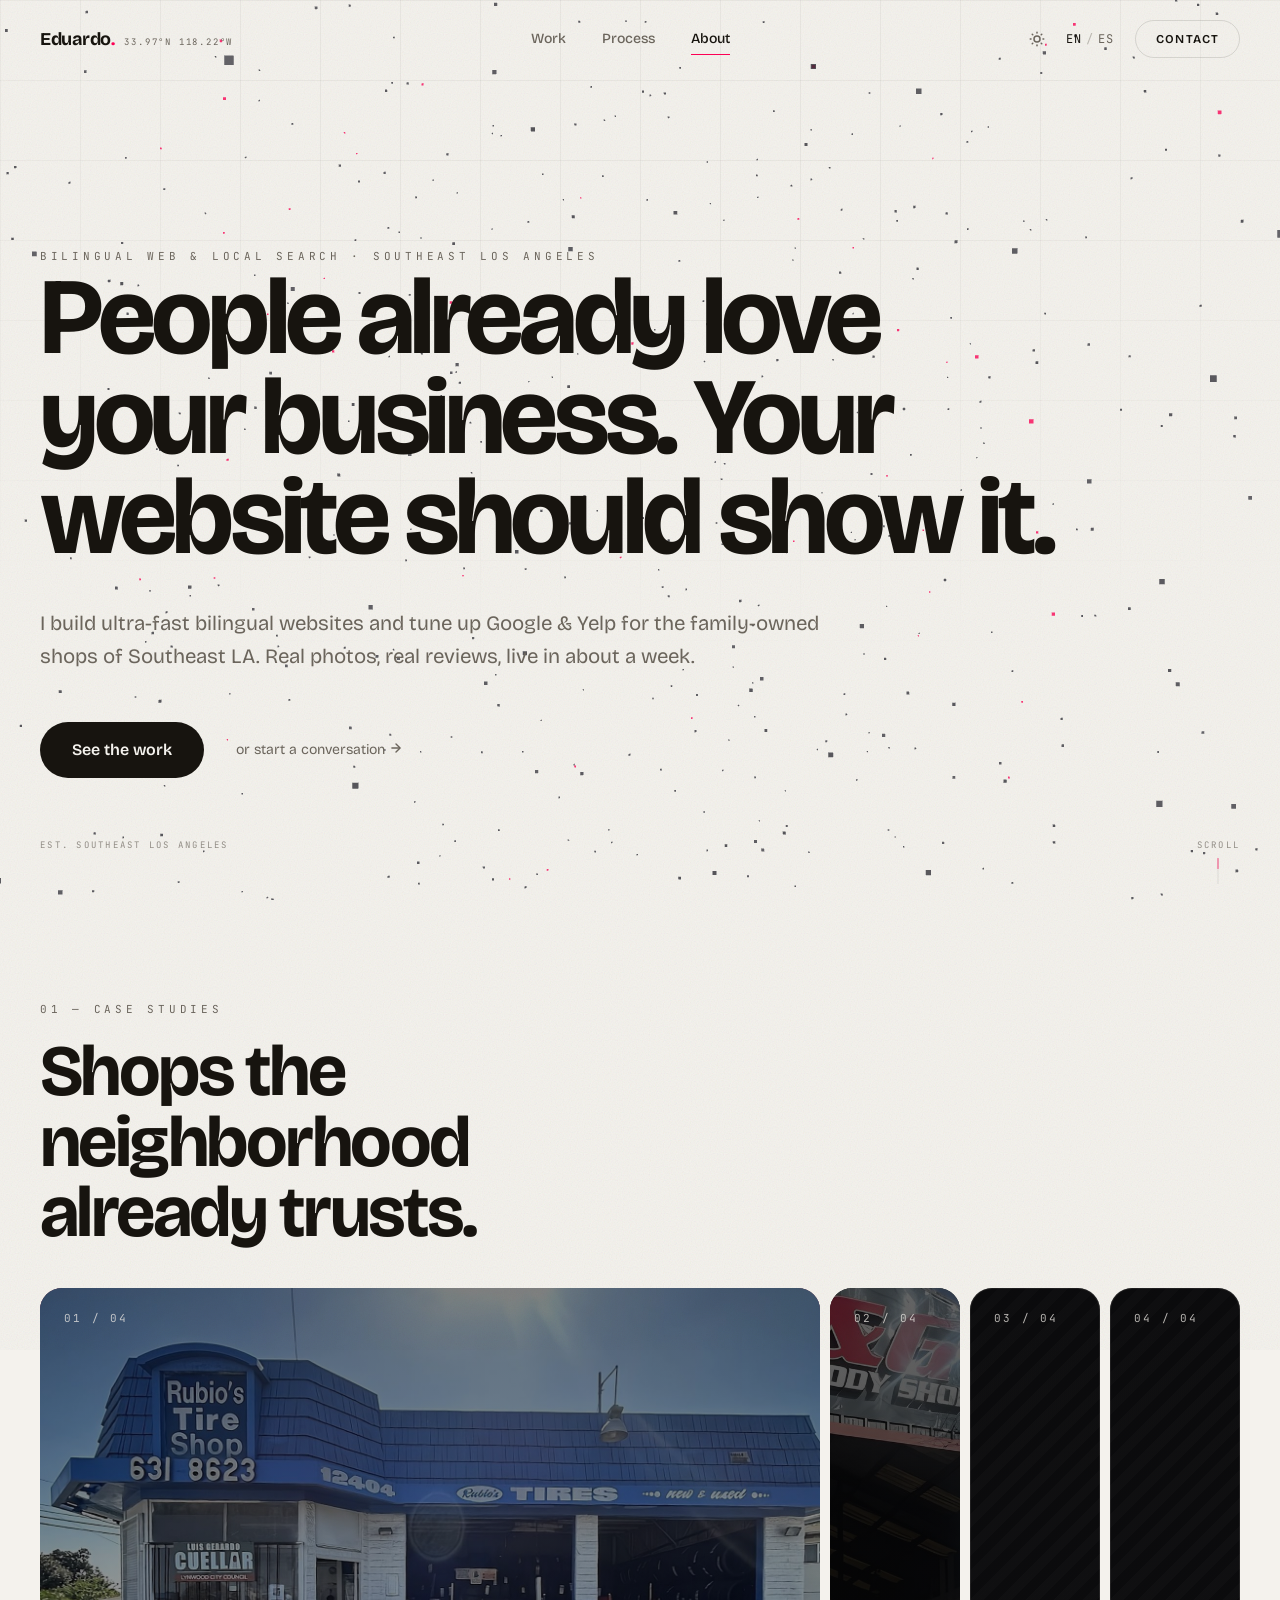
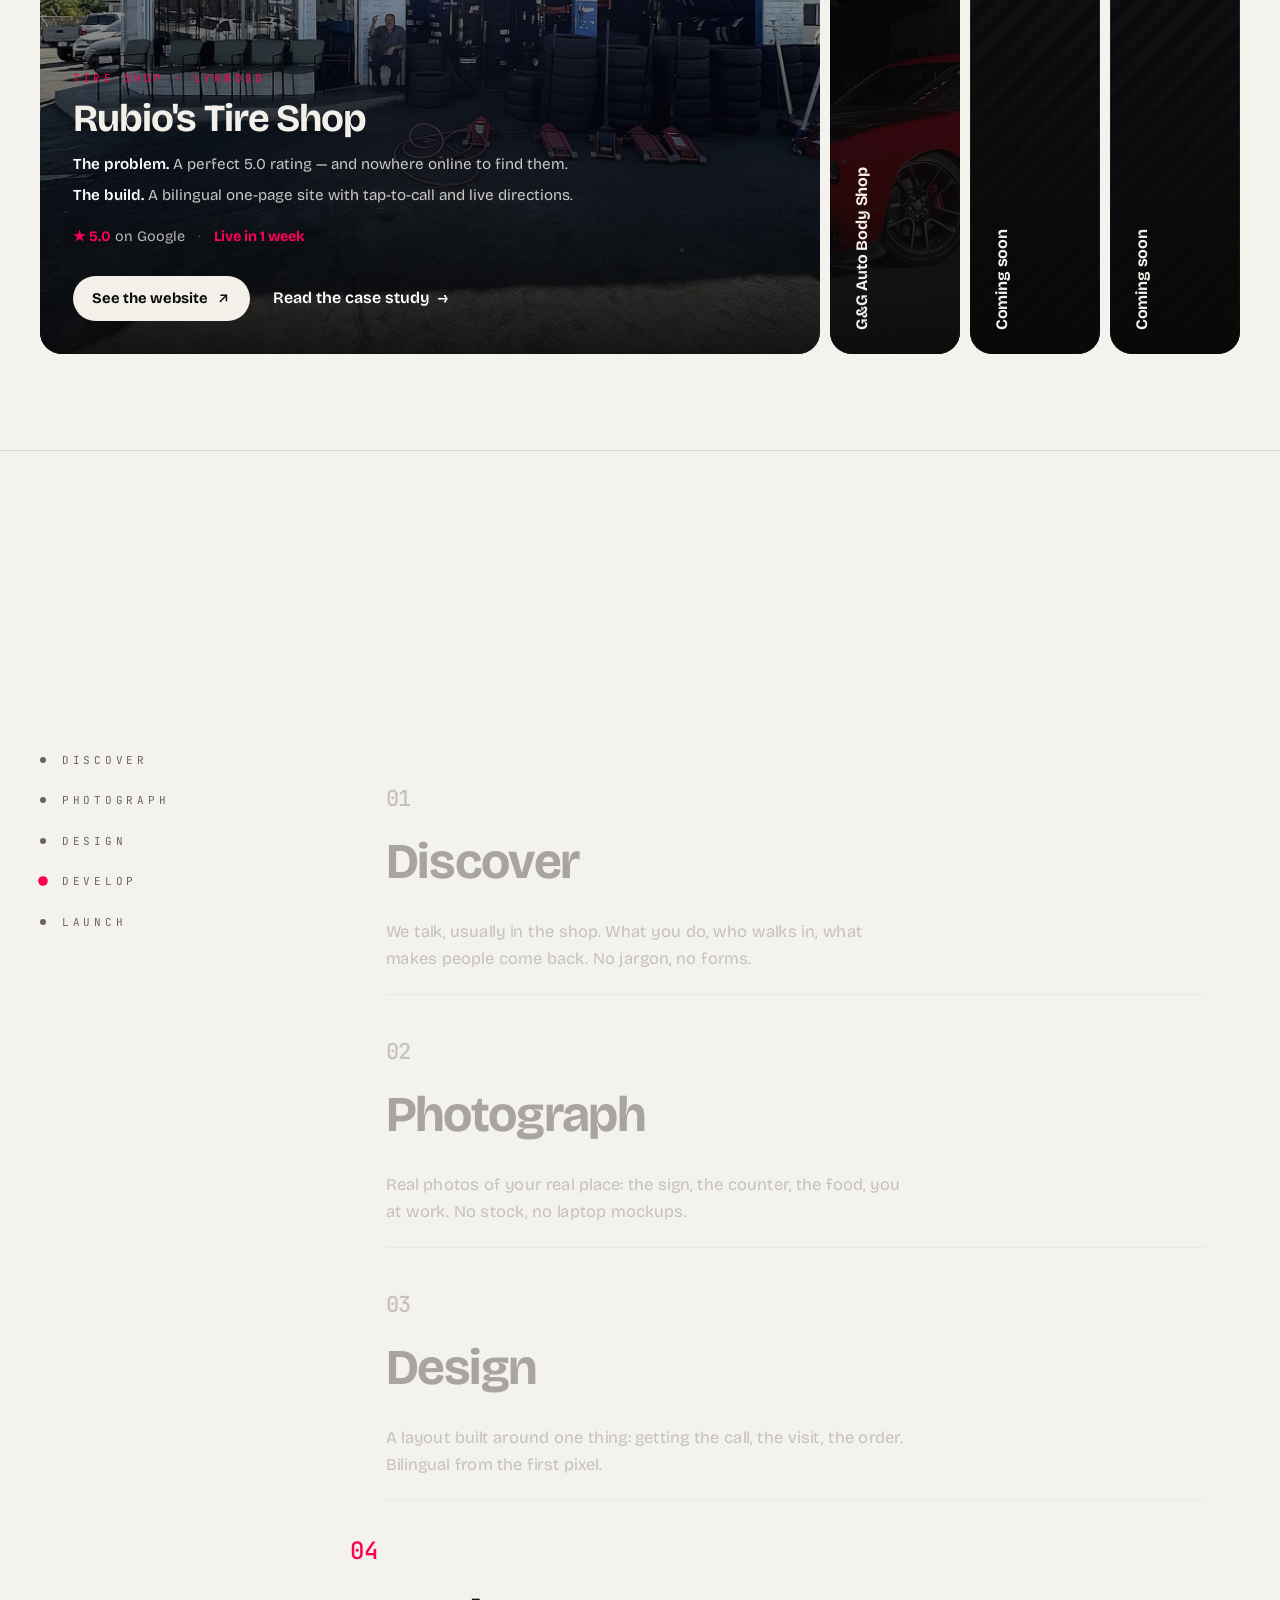
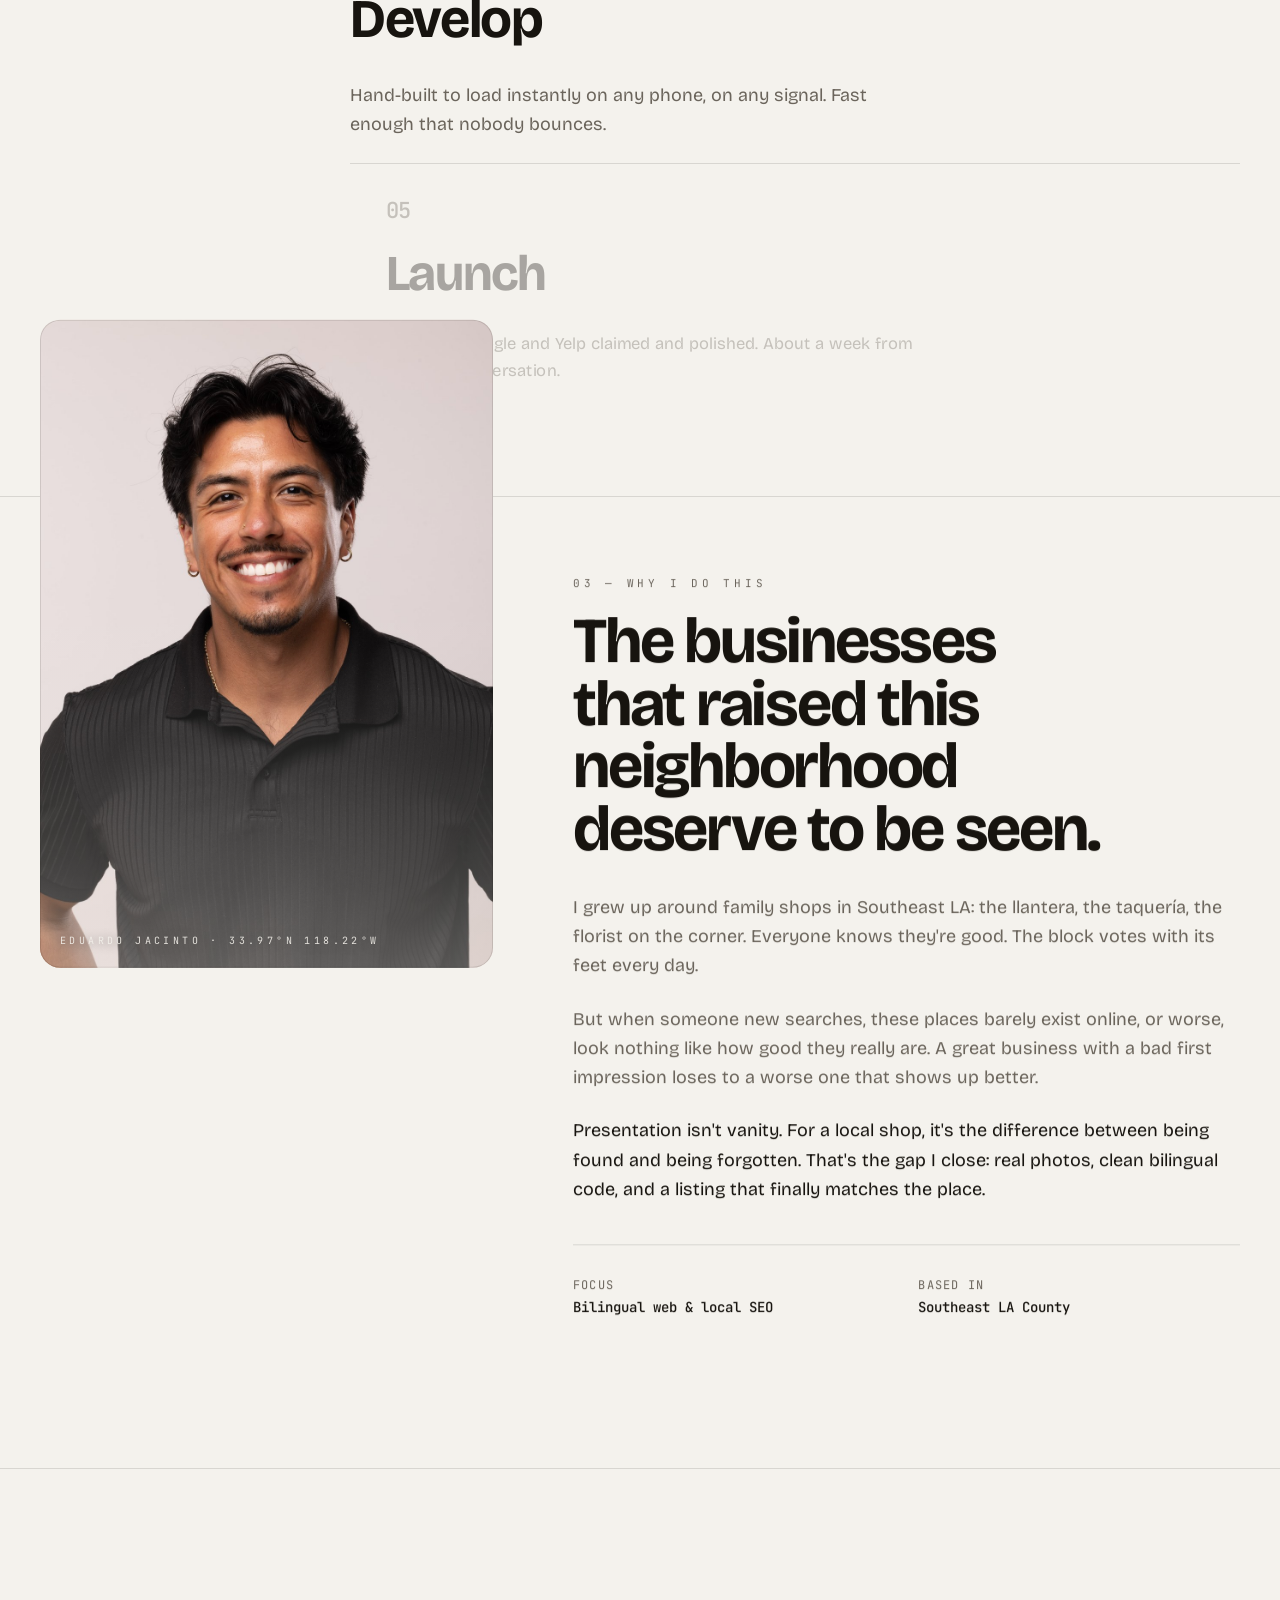
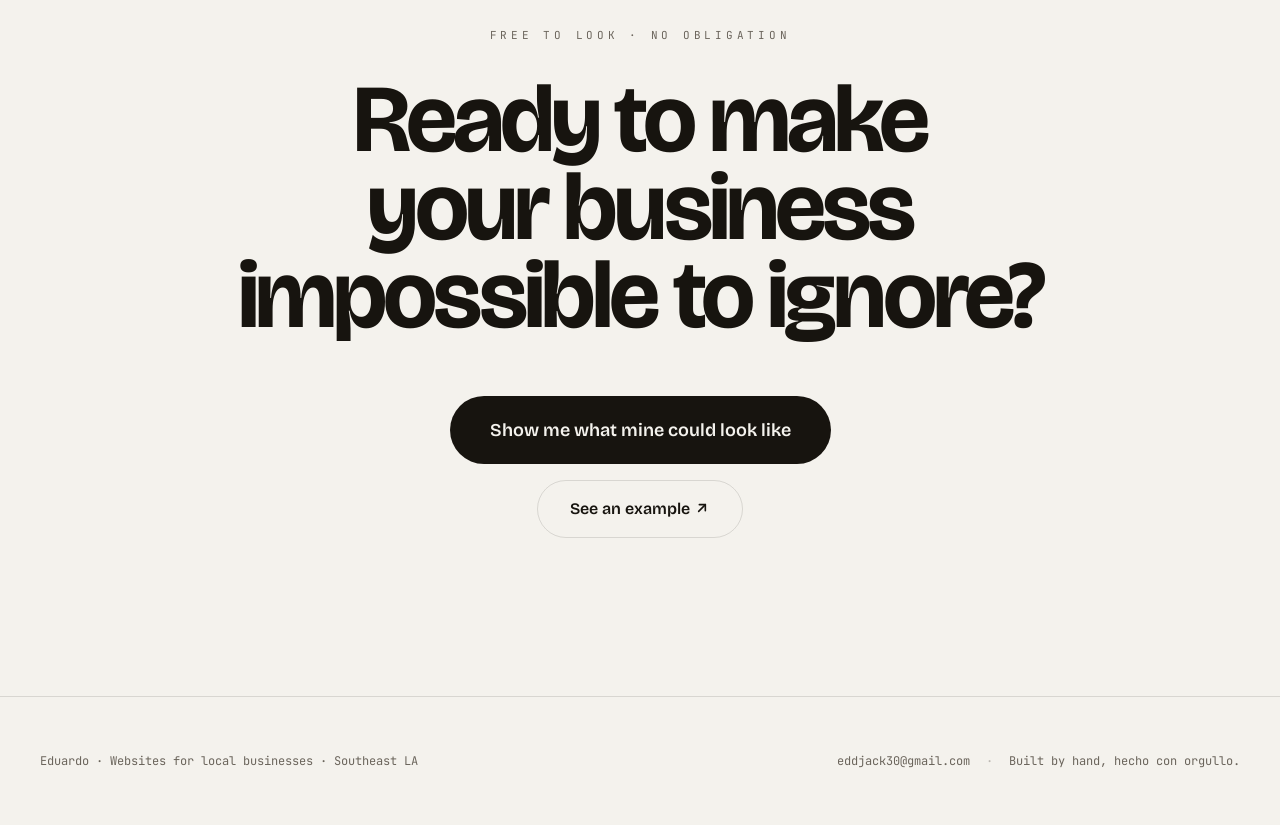
==== index.html @ 59db1b20 "Portfolio: direct website link per panel, fix mobile tap-to-navigate Each case-study panel now offer" ====
<!DOCTYPE html>
<html lang="en">
<head>
    <meta charset="UTF-8">
    <meta name="viewport" content="width=device-width, initial-scale=1.0">
    <title>Eduardo — Websites for the businesses your block already loves</title>
    <meta name="description" content="Ultra-fast bilingual websites and Google/Yelp optimization for family-owned businesses across Southeast Los Angeles. Real photos, real reviews, live in about a week.">
    <meta name="robots" content="index, follow, max-image-preview:large">
  <link rel="canonical" href="https://eddjack.github.io/sites/">
  <meta property="og:type" content="website">
  <meta property="og:site_name" content="Eduardo — Websites for local businesses">
  <meta property="og:title" content="Eduardo — Bilingual websites for local businesses in Southeast LA">
  <meta property="og:description" content="Ultra-fast bilingual (English/Spanish) websites and Google & Yelp tune-ups for family-owned shops across southeast Los Angeles. Real photos, real reviews, live in about a week.">
  <meta property="og:url" content="https://eddjack.github.io/sites/">
  <meta property="og:image" content="https://eddjack.github.io/sites/assets/img/rubios-storefront.jpg">
  <meta property="og:image:alt" content="Rubio's Tire Shop storefront in Lynwood, a site built by Eduardo">
  <meta property="og:locale" content="en_US">
  <meta property="og:locale:alternate" content="es_US">
  <meta name="twitter:card" content="summary_large_image">
  <meta name="twitter:title" content="Eduardo — Bilingual websites for local businesses in Southeast LA">
  <meta name="twitter:description" content="Ultra-fast bilingual (English/Spanish) websites and Google & Yelp tune-ups for family-owned shops across southeast Los Angeles. Real photos, real reviews, live in about a week.">
  <meta name="twitter:image" content="https://eddjack.github.io/sites/assets/img/rubios-storefront.jpg">
  <meta name="author" content="Eduardo Jacinto">
  <meta name="theme-color" content="#0b0b0c">
  <script type="application/ld+json">
  {"@context":"https://schema.org","@type":"ProfessionalService","name":"Eduardo — Websites for local businesses",
   "description":"Bilingual (English/Spanish) websites and Google & Yelp profile optimization for family-owned businesses in southeast Los Angeles County.",
   "url":"https://eddjack.github.io/sites/","email":"eddjack30@gmail.com","image":"https://eddjack.github.io/sites/assets/img/rubios-storefront.jpg",
   "priceRange":"$$","knowsLanguage":["en","es"],
   "address":{"@type":"PostalAddress","addressLocality":"Lynwood","addressRegion":"CA","addressCountry":"US"},
   "areaServed":[{"@type":"City","name":"Lynwood"},{"@type":"City","name":"South Gate"},{"@type":"City","name":"Huntington Park"},{"@type":"City","name":"Compton"},{"@type":"City","name":"La Mirada"}],
   "serviceType":["Web design","Local SEO","Google Business Profile optimization","Bilingual website development"]}
  </script><link rel="icon" href="data:image/svg+xml,<svg xmlns='http://www.w3.org/2000/svg' viewBox='0 0 64 64'><rect width='64' height='64' rx='16' fill='%23fc0054'/><text x='13' y='47' font-family='Arial Black, Arial, sans-serif' font-weight='900' font-size='46' fill='%23F3EFE9'>E</text><circle cx='50' cy='44' r='5.5' fill='%230B0B0C'/></svg>">

    <!-- Bricolage Grotesque (architectural display + body) · JetBrains Mono (survey / blueprint annotation) -->
    <link rel="preconnect" href="https://fonts.googleapis.com">
    <link rel="preconnect" href="https://fonts.gstatic.com" crossorigin>
    <link href="https://fonts.googleapis.com/css2?family=Bricolage+Grotesque:opsz,wght@12..96,300;12..96,400;12..96,500;12..96,600;12..96,700;12..96,800&family=JetBrains+Mono:wght@400;500&display=swap" rel="stylesheet">
    <style>
        :root {
            --ease: cubic-bezier(0.16, 1, 0.3, 1);        /* ease-out-expo-ish */
            --ease-soft: cubic-bezier(0.22, 1, 0.36, 1);

            /* ---- Dark theme (default, the cinematic environment) ---- */
            --bg:          #0B0B0C;
            --surface:     #141416;
            --surface2:    #1B1B1E;
            --ink:         #F3EFE9;
            --muted:       #9A958C;
            --line:        rgba(243, 239, 233, 0.08);
            --grid:        rgba(243, 239, 233, 0.028);
            --nav-bg:      rgba(11, 11, 12, 0.72);
            --ring-border: rgba(243, 239, 233, 0.5);
            --media-scrim: rgba(11, 11, 12, 0.55);
            --img-filter:       saturate(0.85) brightness(0.82);
            --img-filter-hover: saturate(1.05) brightness(1);
            --grain-op:    0.5;
            --grain-blend: overlay;
        }

        /* ---- Light theme (warm off-white, same accent) ---- */
        html.light {
            --bg:          #F4F2ED;
            --surface:     #FFFFFF;
            --surface2:    #EDEAE3;
            --ink:         #17140F;
            --muted:       #6B655C;
            --line:        rgba(23, 20, 15, 0.12);
            --grid:        rgba(23, 20, 15, 0.045);
            --nav-bg:      rgba(244, 242, 237, 0.78);
            --ring-border: rgba(23, 20, 15, 0.45);
            --media-scrim: rgba(244, 242, 237, 0.35);
            --img-filter:       saturate(0.96) brightness(0.98) contrast(1.02);
            --img-filter-hover: saturate(1.05) brightness(1.03);
            --grain-op:    0.22;
            --grain-blend: multiply;
        }

        html { scroll-behavior: smooth; color-scheme: dark; }
        html.light { color-scheme: light; }

        body {
            background-color: var(--bg);
            color: var(--ink);
            overflow-x: hidden;
            font-feature-settings: "ss01", "cv01";
            -webkit-font-smoothing: antialiased; font-variant-emoji: text;
            transition: background-color 0.5s var(--ease), color 0.5s var(--ease);
        }

        ::selection { background: #fc0054; color: #fff; }

        /* ---------- Environment layers (behind everything) ---------- */

        #canvas-container {
            position: fixed; inset: 0;
            width: 100vw; height: 100vh;
            z-index: 0; pointer-events: none;
        }

        /* Blueprint / survey grid — almost invisible, structural not decorative */
        #blueprint {
            position: fixed; inset: 0; z-index: 0; pointer-events: none;
            background-image:
                linear-gradient(to right,  var(--grid) 1px, transparent 1px),
                linear-gradient(to bottom, var(--grid) 1px, transparent 1px);
            background-size: 80px 80px;
            mask-image: radial-gradient(ellipse 120% 90% at 50% 0%, #000 30%, transparent 85%);
            -webkit-mask-image: radial-gradient(ellipse 120% 90% at 50% 0%, #000 30%, transparent 85%);
        }

        /* Film grain — subtle depth, no banding */
        #grain {
            position: fixed; inset: -50%; z-index: 1; pointer-events: none;
            opacity: var(--grain-op); mix-blend-mode: var(--grain-blend);
            background-image: url("data:image/svg+xml,%3Csvg xmlns='http://www.w3.org/2000/svg' width='140' height='140'%3E%3Cfilter id='n'%3E%3CfeTurbulence type='fractalNoise' baseFrequency='0.85' numOctaves='2' stitchTiles='stitch'/%3E%3C/filter%3E%3Crect width='100%25' height='100%25' filter='url(%23n)' opacity='0.5'/%3E%3C/svg%3E");
        }

        /* ---------- Custom cursor ---------- */
        .cursor-dot, .cursor-ring {
            position: fixed; top: 0; left: 0; z-index: 90;
            pointer-events: none; border-radius: 9999px;
            transform: translate3d(-100px, -100px, 0);
            will-change: transform;
            opacity: 0; transition: opacity 0.3s ease;
        }
        .cursor-dot  { width: 6px;  height: 6px;  margin: -3px 0 0 -3px; background: #fc0054; }
        .cursor-ring {
            width: 60px; height: 60px; margin: -30px 0 0 -30px; border: 0;
        }
        .cursor-ring::after {
            content: ""; position: absolute; inset: 0; border-radius: inherit;
            border: 1px solid var(--ring-border);
            transform: scale(0.6333);
            transition: transform 0.35s var(--ease), border-color 0.35s var(--ease), background-color 0.35s var(--ease);
        }
        .cursor-ready .cursor-dot, .cursor-ready .cursor-ring { opacity: 1; }
        /* Hide the native pointer once the custom cursor is active */
        body.has-cursor, body.has-cursor * { cursor: none !important; }
        /* State: hovering interactive media */
        .cursor-ring.is-view {
            width: 96px; height: 96px; margin: -48px 0 0 -48px;
            background: rgba(252,0,84,0.12); border-color: rgba(252,0,84,0.5);
        }
        .cursor-ring.is-link::after { transform: scale(1); border-color: rgba(252,0,84,0.6); }
        .cursor-view-label {
            position: fixed; top: 0; left: 0; z-index: 91; pointer-events: none;
            transform: translate3d(-100px,-100px,0);
            font-family: 'JetBrains Mono', monospace; font-size: 8px; letter-spacing: 0.08em;
            text-transform: uppercase; color: #fff; opacity: 0;
            transition: opacity 0.3s ease; will-change: transform;
        }
        @media (hover: none), (pointer: coarse) {
            .cursor-dot, .cursor-ring, .cursor-view-label { display: none !important; }
        }

        /* ---------- Navigation (Apple/Linear — inevitable, not floating) ---------- */
        #nav {
            position: fixed; top: 0; left: 0; right: 0; z-index: 80;
            transition: transform 0.5s var(--ease), background-color 0.4s ease,
                        border-color 0.4s ease, backdrop-filter 0.4s ease;
            border-bottom: 1px solid transparent;
            will-change: transform;
        }
        #nav.docked {
            background: var(--nav-bg);
            backdrop-filter: blur(14px) saturate(140%);
            -webkit-backdrop-filter: blur(14px) saturate(140%);
            border-bottom-color: var(--line);
        }
        #nav.hidden-nav { transform: translateY(-105%); }
        .nav-inner { transition: transform 0.5s var(--ease); transform-origin: center top; }
        #nav.docked .nav-inner { transform: scale(0.955); }

        /* Wordmark doubles as a scroll-progress indicator: pink fills left-to-right as you scroll */
        /* impeccable-disable-next-line gradient-text: deliberate: the wordmark fill encodes scroll position, it is functional not decorative */
        .wordmark {
            background-image: linear-gradient(90deg, #fc0054 var(--progress, 0%), var(--ink) var(--progress, 0%));
            -webkit-background-clip: text; background-clip: text;
            color: transparent; -webkit-text-fill-color: transparent;
        }
        #wordmark-dot { color: #fc0054; transition: color 0.4s var(--ease); }
        #wordmark-dot.complete { color: var(--ink); }

        .nav-link { position: relative; color: var(--muted); transition: color 0.3s ease; }
        .nav-link:hover, .nav-link:focus-visible { color: var(--ink); }
        .nav-link::after {
            content: ""; position: absolute; left: 0; right: 0; bottom: -6px; height: 1px;
            background: #fc0054; transform: scaleX(0); transform-origin: left;
            transition: transform 0.4s var(--ease);
        }
        .nav-link.active { color: var(--ink); }
        .nav-link.active::after { transform: scaleX(1); }

        .lang-btn {
            font-family: 'JetBrains Mono', monospace; color: var(--muted);
            transition: color 0.3s ease; display: inline-flex; align-items: center;
        }
        .lang-btn .on { color: var(--ink); }
        .lang-btn:hover, .lang-btn:focus-visible { color: var(--ink); }

        /* Theme toggle icons */
        #theme-toggle .icon-sun { display: none; }
        html.light #theme-toggle .icon-sun { display: block; }
        html.light #theme-toggle .icon-moon { display: none; }

        /* ---------- Reveal / depth choreography (JS-gated so content is visible without JS) ---------- */
        .js .depth   { opacity: 0; transform: translateY(48px) scale(0.985); transition: opacity 1s var(--ease), transform 1.1s var(--ease); will-change: transform, opacity; }
        .js .depth.in { opacity: 1; transform: none; }

        .js .rise > * { opacity: 0; transform: translateY(28px); transition: opacity 0.8s var(--ease), transform 0.9s var(--ease); }
        .js .rise.in > * { opacity: 1; transform: none; }
        .js .rise.in > *:nth-child(2) { transition-delay: 0.08s; }
        .js .rise.in > *:nth-child(3) { transition-delay: 0.16s; }
        .js .rise.in > *:nth-child(4) { transition-delay: 0.24s; }
        .js .rise.in > *:nth-child(5) { transition-delay: 0.32s; }

        /* ---------- Typography — architectural ---------- */
        .display {
            font-weight: 700; letter-spacing: -0.04em; line-height: 0.92;
            text-wrap: balance;
        }
        .h-section { font-weight: 700; letter-spacing: -0.035em; line-height: 0.98; text-wrap: balance; }
        .kicker {
            font-family: 'JetBrains Mono', monospace; font-size: 11px;
            letter-spacing: 0.34em; text-transform: uppercase; color: var(--muted);
        }
        .prose-lead { max-width: 62ch; }

        /* Animated scroll cue — track hangs below the label so "SCROLL" shares a baseline with the left mark */
        #scroll-cue { position: relative; transition: opacity 0.35s ease; }
        .scroll-track {
            position: absolute; top: calc(100% + 6px); left: 50%; transform: translateX(-50%);
            width: 1px; height: 26px; overflow: hidden;
            background: var(--line);
        }
        .scroll-dot {
            position: absolute; left: -1px; top: 0;
            width: 3px; height: 11px; border-radius: 2px;
            background: #fc0054;
            animation: scrollTravel 1.9s var(--ease) infinite;
        }
        @keyframes scrollTravel {
            0%   { transform: translateY(-12px); opacity: 0; }
            25%  { opacity: 1; }
            75%  { opacity: 1; }
            100% { transform: translateY(26px); opacity: 0; }
        }

        /* ---------- Project media ---------- */
        .project-media { position: relative; overflow: hidden; border-radius: 20px; }
        .project-media img {
            width: 100%; height: 100%; object-fit: cover; display: block;
            transform: scale(1.04); transition: transform 1.1s var(--ease), filter 0.9s var(--ease);
            filter: var(--img-filter);
        }
        .project:hover .project-media img { transform: scale(1.09); filter: var(--img-filter-hover); }
        .project-media::after {
            content: ""; position: absolute; inset: 0; border-radius: 20px;
            box-shadow: inset 0 0 0 1px var(--line);
            background: linear-gradient(to top, var(--media-scrim), transparent 55%);
            transition: box-shadow 0.5s ease;
        }
        .project:hover .project-media::after { box-shadow: inset 0 0 0 1px rgba(252,0,84,0.35); }

        /* Result chip that animates in on hover */
        .result-chip {
            transform: translateY(14px); opacity: 0;
            transition: opacity 0.5s var(--ease), transform 0.5s var(--ease);
        }
        .project:hover .result-chip, .project:focus-within .result-chip { transform: none; opacity: 1; }

        .review-line { color: var(--muted); }
        .review-line b { color: var(--ink); font-weight: 600; }

        /* ---------- Work accordion (expanding case-study carousel) ---------- */
        .accordion { display: flex; gap: 10px; height: min(74vh, 680px); }
        .panel {
            position: relative; flex: 1 1 0%; min-width: 0; overflow: hidden;
            border-radius: 22px; cursor: pointer; background: #0b0b0c;
            box-shadow: inset 0 0 0 1px var(--line);
            transition: flex-grow 0.65s var(--ease), box-shadow 0.5s ease;
        }
        .panel::before {
            content: ""; position: absolute; inset: 0; z-index: 0;
            background-image: var(--img); background-size: cover; background-position: center;
            transform: scale(1.05); filter: saturate(0.9) brightness(0.66);
            transition: filter 0.6s var(--ease), transform 0.9s var(--ease);
        }
        .panel::after {
            content: ""; position: absolute; inset: 0; z-index: 1;
            /* --veil lets a panel with a bright photo darken its midtones without dulling the others */
            background: linear-gradient(to top, rgba(8,8,9,0.92) 0%, rgba(8,8,9,var(--veil,0.32)) 52%, rgba(8,8,9,0.42) 100%);
        }
        .panel.is-open { flex-grow: 6; box-shadow: inset 0 0 0 1px rgba(252,0,84,0.35); }
        .panel.is-open::before { transform: scale(1); filter: saturate(1.03) brightness(0.85); }
        .panel-tab, .panel-body { position: absolute; inset: 0; z-index: 2; color: #F3EFE9; }
        .panel-tab { display: flex; flex-direction: column; justify-content: flex-end; align-items: flex-start; gap: 1.1rem; padding: 1.5rem; transition: opacity 0.3s var(--ease); }
        .panel.is-open .panel-tab { opacity: 0; pointer-events: none; }
        .panel-num { position: absolute; top: 1.4rem; left: 1.5rem; z-index: 3; font-family: 'JetBrains Mono', monospace; font-size: 11px; letter-spacing: 0.2em; color: rgba(243,239,233,0.75); }
        .panel-vtitle { writing-mode: vertical-rl; transform: rotate(180deg); white-space: nowrap; font-weight: 700; font-size: clamp(1rem, 1.25vw, 1.35rem); letter-spacing: -0.01em; line-height: 1; }
        .panel-body { display: flex; flex-direction: column; justify-content: flex-end; gap: 0.45rem; padding: clamp(1.5rem, 2.6vw, 2.75rem); opacity: 0; transition: opacity 0.5s var(--ease) 0.12s; }
        .panel.is-open .panel-body { opacity: 1; }
        .panel-body > * { max-width: 52ch; }
        .panel-k { font-family: 'JetBrains Mono', monospace; font-size: 11px; letter-spacing: 0.28em; text-transform: uppercase; color: #fc0054; }
        .panel-body h3 { font-weight: 700; letter-spacing: -0.03em; line-height: 0.98; font-size: clamp(1.8rem, 3vw, 2.9rem); margin: 0.35rem 0 0.55rem; }
        .panel-copy { color: rgba(243,239,233,0.82); line-height: 1.55; font-size: 0.95rem; }
        .panel-copy b { color: #fff; font-weight: 600; }
        .panel-result { display: flex; align-items: center; flex-wrap: wrap; gap: 0.8rem; margin-top: 0.7rem; font-size: 0.9rem; color: rgba(243,239,233,0.75); }
        .panel-result b { color: #fc0054; font-weight: 700; }
        .panel-dot { opacity: 0.4; }
        .panel-cta { display: inline-flex; align-items: center; gap: 0.5rem; margin-top: 1.3rem; font-weight: 600; color: #fff; width: fit-content; transition: gap 0.3s var(--ease), color 0.3s ease; }
        .panel-cta:hover { color: #fc0054; gap: 0.85rem; }
        /* Two destinations per panel: the live site first, the write-up second, so nobody
           has to open a case study just to look at the website. */
        .panel-ctas { display: flex; flex-wrap: wrap; align-items: center; gap: 0.75rem 1.4rem; margin-top: 1.3rem; }
        .panel-ctas .panel-cta { margin-top: 0; }
        .panel-btn {
            display: inline-flex; align-items: center; gap: 0.5rem;
            padding: 0.72rem 1.2rem; border-radius: 9999px;
            background: #F3EFE9; color: #0B0B0C; font-weight: 700; font-size: 0.92rem;
            white-space: nowrap;
            transition: background 0.3s var(--ease), color 0.3s var(--ease), transform 0.25s var(--ease);
        }
        .panel-btn:hover, .panel-btn:focus-visible { background: #fc0054; color: #fff; transform: translateY(-2px); }
        
        /* coming-soon slots: no photo, honest placeholder */
        .panel.is-soon { background:
            repeating-linear-gradient(135deg, rgba(243,239,233,0.028) 0 10px, transparent 10px 20px), #0d0d0f;
            box-shadow: inset 0 0 0 1px rgba(243,239,233,0.14); }
        .panel.is-soon::before { display: none; }
        .panel.is-soon h3, .panel.is-soon .panel-k { color: rgba(243,239,233,0.62); }
        .panel.is-soon .panel-copy { color: rgba(243,239,233,0.48); }
        .panel-soon { align-self: flex-start; margin-bottom: 0.6rem; font-family: 'JetBrains Mono', monospace;
            font-size: 9px; letter-spacing: 0.22em; text-transform: uppercase; color: var(--accent);
            border: 1px solid color-mix(in srgb, var(--accent) 45%, transparent); border-radius: 9999px; padding: 0.28rem 0.7rem; }
        .panel-sample { align-self: flex-start; margin-bottom: 0.6rem; font-family: 'JetBrains Mono', monospace; font-size: 9px; letter-spacing: 0.22em; text-transform: uppercase; color: rgba(243,239,233,0.9); border: 1px solid rgba(243,239,233,0.32); border-radius: 9999px; padding: 0.28rem 0.7rem; }
        @media (max-width: 1023px) {
            /* Vertical expanding accordion — collapsed bars keep a fixed height (no squish on short viewports) */
            .accordion { flex-direction: column; height: auto; gap: 10px; }
            .panel { flex: none; height: 78px; transition: height 0.6s var(--ease), box-shadow 0.5s ease; }
            .panel.is-open { height: min(66vh, 600px); }
            .panel-tab { flex-direction: row; align-items: flex-end; justify-content: flex-start; gap: 0.9rem; padding: 1.15rem 1.35rem; }
            .panel-vtitle { writing-mode: horizontal-tb; transform: none; font-size: 1.2rem; }
            .panel-num { top: 1.15rem; left: 1.35rem; }
            .panel::before { transform: none; }
        }

        /* ---------- Services / production timeline ---------- */
        .stage {
            transition: transform 0.7s var(--ease), opacity 0.7s var(--ease), color 0.7s var(--ease);
            transform: scale(0.92); opacity: 0.34;
        }
        .stage.is-active { transform: scale(1); opacity: 1; }
        .stage-num {
            font-family: 'JetBrains Mono', monospace; font-weight: 500;
            transition: color 0.7s var(--ease);
        }
        .stage.is-active .stage-num { color: #fc0054; }
        .rail-dot { transition: background-color 0.5s ease, transform 0.5s ease; }
        .rail-dot.on { background: #fc0054; transform: scale(1.6); }

        /* ---------- Buttons — accent reserved for interaction ---------- */
        .btn {
            display: inline-flex; align-items: center; justify-content: center; gap: 0.6rem;
            border-radius: 9999px; font-weight: 600;
            transition: transform 0.25s var(--ease), background-color 0.35s var(--ease),
                        color 0.35s var(--ease), border-color 0.35s var(--ease), box-shadow 0.4s var(--ease);
            will-change: transform;
        }
        .btn-primary { background: var(--ink); color: var(--bg); padding: 1rem 2rem; }
        .btn-primary:hover, .btn-primary:focus-visible {
            background: #fc0054; color: #fff; box-shadow: 0 12px 40px -8px rgba(252,0,84,0.5);
        }
        .btn-ghost {
            border: 1px solid var(--line); color: var(--ink); padding: 1rem 2rem;
        }
        .btn-ghost:hover, .btn-ghost:focus-visible { border-color: rgba(252,0,84,0.6); color: #fc0054; }

        a, button { outline: none; }
        a:focus-visible, button:focus-visible {
            outline: 2px solid #fc0054; outline-offset: 4px; border-radius: 4px;
        }

        .hairline { border-color: var(--line); }

        /* ---------- Language visibility ---------- */
        .lang-es { display: none; }
        html[lang="es"] .lang-en { display: none; }
        html[lang="es"] .lang-es { display: revert; }

        /* Skip link */
        .skip {
            position: fixed; top: -60px; left: 1rem; z-index: 100;
            background: var(--ink); color: var(--bg); padding: 0.6rem 1rem; border-radius: 8px;
            transition: top 0.3s ease; font-weight: 600;
        }
        .skip:focus { top: 1rem; }

        /* ---------- Reduced motion ---------- */
        @media (prefers-reduced-motion: reduce) {
            html { scroll-behavior: auto; }
            *, *::before, *::after {
                animation-duration: 0.001ms !important;
                transition-duration: 0.001ms !important;
            }
            .js .depth, .js .rise > *, .stage { opacity: 1 !important; transform: none !important; }
            .project-media img { transform: none; filter: var(--img-filter); }
            #canvas-container, #grain { display: none; }
            .cursor-dot, .cursor-ring, .cursor-view-label { display: none !important; }
        }
        .ico{width:1em;height:1em;display:inline-block;vertical-align:-0.12em;flex:none}
  </style>
  <link rel="stylesheet" href="assets/tailwind.css">
  </head>
<body class="font-sans">
    <script>
        (function () {
            var d = document.documentElement;
            d.classList.add('js');
            try {
                var t = localStorage.getItem('theme');
                if (t === 'light' || (!t && window.matchMedia('(prefers-color-scheme: light)').matches)) d.classList.add('light');
            } catch (e) {}
        })();
    </script>

    <a href="#work" class="skip">Skip to work</a>

    <!-- Environment -->
    <div id="blueprint" aria-hidden="true"></div>
    <div id="canvas-container" aria-hidden="true"></div>
    <div id="grain" aria-hidden="true"></div>

    <!-- Cursor -->
    <div class="cursor-ring" aria-hidden="true"></div>
    <div class="cursor-dot" aria-hidden="true"></div>
    <span class="cursor-view-label" aria-hidden="true">View</span>

    <!-- Navigation -->
    <header id="nav">
        <div class="nav-inner max-w-7xl mx-auto px-6 sm:px-10 py-5 flex items-center justify-between">
            <a href="#top" class="flex items-baseline gap-2.5 group" aria-label="Eduardo — home">
                <span class="text-lg font-bold tracking-tight"><span id="wordmark" class="wordmark">Eduardo</span><span id="wordmark-dot">.</span></span>
                <span class="kicker hidden sm:inline text-[9px]" style="letter-spacing:0.2em">33.97°N 118.22°W</span>
            </a>

            <nav class="hidden md:flex items-center gap-9 text-sm font-medium" aria-label="Sections">
                <a href="#work" class="nav-link" data-nav="work"><span class="lang-en">Work</span><span class="lang-es">Proyectos</span></a>
                <a href="#process" class="nav-link" data-nav="process"><span class="lang-en">Process</span><span class="lang-es">Proceso</span></a>
                <a href="#about" class="nav-link" data-nav="about"><span class="lang-en">About</span><span class="lang-es">Sobre mí</span></a>
            </nav>

            <div class="flex items-center gap-3.5 sm:gap-5">
                <button id="theme-toggle" onclick="toggleTheme()" class="lang-btn" aria-label="Toggle light or dark theme">
                    <svg class="icon-moon w-[18px] h-[18px]" fill="none" stroke="currentColor" stroke-width="2" viewBox="0 0 24 24" aria-hidden="true"><path stroke-linecap="round" stroke-linejoin="round" d="M20.354 15.354A9 9 0 018.646 3.646 9.003 9.003 0 0012 21a9.003 9.003 0 008.354-5.646z"/></svg>
                    <svg class="icon-sun w-[18px] h-[18px]" fill="none" stroke="currentColor" stroke-width="2" viewBox="0 0 24 24" aria-hidden="true"><path stroke-linecap="round" stroke-linejoin="round" d="M12 3v1m0 16v1m9-9h-1M4 12H3m15.364 6.364l-.707-.707M6.343 6.343l-.707-.707m12.728 0l-.707.707M6.343 17.657l-.707.707M16 12a4 4 0 11-8 0 4 4 0 018 0z"/></svg>
                </button>
                <button onclick="toggleLang()" class="lang-btn text-xs tracking-widest" aria-label="Switch language / Cambiar idioma">
                    <span id="l-en" class="on">EN</span><span class="mx-1 opacity-40">/</span><span id="l-es">ES</span>
                </button>
                <a href="mailto:eddjack30@gmail.com" class="btn btn-ghost text-xs uppercase tracking-widest !px-4 sm:!px-5 !py-2.5 whitespace-nowrap" data-cursor="link">
                    <span class="lang-en">Contact</span><span class="lang-es">Contacto</span>
                </a>
            </div>
        </div>
        <nav class="md:hidden flex justify-center gap-8 pb-3.5 -mt-1 text-xs font-medium" aria-label="Sections">
            <a href="#work" class="nav-link" data-nav="work"><span class="lang-en">Work</span><span class="lang-es">Proyectos</span></a>
            <a href="#process" class="nav-link" data-nav="process"><span class="lang-en">Process</span><span class="lang-es">Proceso</span></a>
            <a href="#about" class="nav-link" data-nav="about"><span class="lang-en">About</span><span class="lang-es">Sobre mí</span></a>
        </nav>
    </header>

    <main id="top">

        <!-- ============ HERO ============ -->
        <section class="relative min-h-[100svh] flex flex-col justify-center max-w-7xl mx-auto px-6 sm:px-10" aria-label="Introduction">
            <div id="hero-content" class="relative z-10 pt-24">
                <div class="kicker mb-8" data-lag="0.5">
                    <span class="lang-en">Bilingual web &amp; local search · Southeast Los Angeles</span>
                    <span class="lang-es">Web bilingüe y búsqueda local · Sureste de Los Ángeles</span>
                </div>

                <h1 class="display text-[clamp(2.9rem,8.6vw,6.8rem)] max-w-[16ch]">
                    <span class="lang-en">People already love your business. Your website should show it.</span>
                    <span class="lang-es">Tu negocio ya es querido. Tu sitio web debería demostrarlo.</span>
                </h1>

                <p class="prose-lead mt-10 text-[clamp(1.05rem,1.6vw,1.35rem)] text-muted leading-relaxed">
                    <span class="lang-en">I build ultra-fast bilingual websites and tune up Google &amp; Yelp for the family-owned shops of Southeast LA. Real photos, real reviews, live in about a week.</span>
                    <span class="lang-es">Construyo sitios web bilingües ultrarrápidos y optimizo Google y Yelp para los negocios familiares del sureste de Los Ángeles. Fotos reales, reseñas reales, en línea en una semana.</span>
                </p>

                <div class="mt-12 flex flex-wrap items-center gap-x-8 gap-y-4">
                    <a href="#work" class="btn btn-primary" data-cursor="link">
                        <span class="lang-en">See the work</span><span class="lang-es">Ver el trabajo</span>
                    </a>
                    <a href="mailto:eddjack30@gmail.com" class="text-sm text-muted hover:text-ink transition-colors" data-cursor="link">
                        <span class="lang-en">or start a conversation <svg class="ico" viewBox="0 0 24 24" fill="none" stroke="currentColor" stroke-width="2.4" stroke-linecap="round" stroke-linejoin="round" aria-hidden="true" focusable="false"><path d="M5 12h13"/><path d="M12 5l7 7-7 7"/></svg></span><span class="lang-es">o inicia una conversación <svg class="ico" viewBox="0 0 24 24" fill="none" stroke="currentColor" stroke-width="2.4" stroke-linecap="round" stroke-linejoin="round" aria-hidden="true" focusable="false"><path d="M5 12h13"/><path d="M12 5l7 7-7 7"/></svg></span>
                    </a>
                </div>
            </div>

            <!-- Survey marking: subtle brand language, bottom edge -->
            <div class="absolute bottom-12 left-6 sm:left-10 right-6 sm:right-10 hidden sm:flex items-end justify-between text-muted opacity-70 pointer-events-none select-none">
                <span class="kicker text-[9px]" style="letter-spacing:0.25em">EST. SOUTHEAST LOS ANGELES</span>
                <span id="scroll-cue" class="kicker text-[9px] inline-flex items-center" style="letter-spacing:0.25em">
                    <span class="lang-en">SCROLL</span><span class="lang-es">DESLIZA</span>
                    <span class="scroll-track"><span class="scroll-dot"></span></span>
                </span>
            </div>
        </section>

        <!-- ============ WORK -- expanding case-study carousel ============ -->
        <section id="work" class="relative py-24" aria-label="Selected work">
            <div class="max-w-7xl mx-auto px-6 sm:px-10 mb-10 depth">
                <span class="kicker">01 &mdash; <span class="lang-en">Case studies</span><span class="lang-es">Casos</span></span>
                <h2 class="h-section text-[clamp(2.4rem,6vw,4.5rem)] mt-4 max-w-[14ch]">
                    <span class="lang-en">Shops the neighborhood already trusts.</span>
                    <span class="lang-es">Negocios en los que el barrio ya conf&iacute;a.</span>
                </h2>
            </div>

            <div class="max-w-7xl mx-auto px-6 sm:px-10 depth">
                <div class="accordion" role="list">

                    <article class="panel is-open" data-panel data-href="rubios-case-study.html" data-cursor="view" role="listitem" style="--img:url('assets/img/rubios-storefront.jpg')">
                        <span class="panel-num">01 / 04</span><span class="panel-tab"><span class="panel-vtitle">Rubio&#39;s Tire Shop</span></span>
                        <div class="panel-body">
                            <span class="panel-k"><span class="lang-en">Tire shop &middot; Lynwood</span><span class="lang-es">Llantera &middot; Lynwood</span></span>
                            <h3>Rubio&#39;s Tire Shop</h3>
                            <p class="panel-copy"><b><span class="lang-en">The problem.</span><span class="lang-es">El problema.</span></b> <span class="lang-en">A perfect 5.0 rating &mdash; and nowhere online to find them.</span><span class="lang-es">Calificaci&oacute;n perfecta de 5.0 &mdash; y sin presencia en l&iacute;nea.</span></p>
                            <p class="panel-copy"><b><span class="lang-en">The build.</span><span class="lang-es">La soluci&oacute;n.</span></b> <span class="lang-en">A bilingual one-page site with tap-to-call and live directions.</span><span class="lang-es">Un sitio biling&uuml;e con llamada directa e indicaciones en vivo.</span></p>
                            <div class="panel-result"><span><b>&#9733; 5.0</b> <span class="lang-en">on Google</span><span class="lang-es">en Google</span></span><span class="panel-dot">&middot;</span><span><b><span class="lang-en">Live in 1 week</span><span class="lang-es">En l&iacute;nea en 1 semana</span></b></span></div>
                            <div class="panel-ctas">
                                <a href="rubios-tire-shop/" target="_blank" rel="noopener" class="panel-btn" data-cursor="link"><span class="lang-en">See the website</span><span class="lang-es">Ver el sitio</span> <svg class="ico" viewBox="0 0 24 24" fill="none" stroke="currentColor" stroke-width="2.4" stroke-linecap="round" stroke-linejoin="round" aria-hidden="true" focusable="false"><path d="M7 17 17 7"/><path d="M8 7h9v9"/></svg></a>
                                <a href="rubios-case-study.html" class="panel-cta" data-cursor="link"><span class="lang-en">Read the case study</span><span class="lang-es">Ver el caso completo</span> <span aria-hidden="true">&rarr;</span></a>
                            </div>
                        </div>
                    </article>

                    <article class="panel" data-panel data-href="gg-case-study.html" data-cursor="view" role="listitem" style="--img:url('assets/img/gg-storefront.jpg');--veil:0.60">
                        <span class="panel-num">02 / 04</span><span class="panel-tab"><span class="panel-vtitle">G&amp;G Auto Body Shop</span></span>
                        <div class="panel-body">
                            <span class="panel-k"><span class="lang-en">Auto body shop &middot; Lynwood</span><span class="lang-es">Taller de hojalater&iacute;a &middot; Lynwood</span></span>
                            <h3>G&amp;G Auto Body Shop</h3>
                            <p class="panel-copy"><b><span class="lang-en">The problem.</span><span class="lang-es">El problema.</span></b> <span class="lang-en">189 five-star reviews, and the website on their Yelp had been taken over by a domain squatter.</span><span class="lang-es">189 rese&ntilde;as de cinco estrellas, y la p&aacute;gina en su Yelp la hab&iacute;a tomado un revendedor de dominios.</span></p>
                            <p class="panel-copy"><b><span class="lang-en">The build.</span><span class="lang-es">La soluci&oacute;n.</span></b> <span class="lang-en">A bilingual site around their 5-year warranty, with the before-and-after work up front.</span><span class="lang-es">Un sitio biling&uuml;e sobre su garant&iacute;a de 5 a&ntilde;os, con el antes y despu&eacute;s por delante.</span></p>
                            <div class="panel-result"><span><b>&#9733;&#xFE0E; 4.9</b> <span class="lang-en">Google</span><span class="lang-es">Google</span></span><span class="panel-dot">&middot;</span><span><b>&#9733;&#xFE0E; 5.0</b> Yelp</span><span class="panel-dot">&middot;</span><span><b>189 <span class="lang-en">reviews</span><span class="lang-es">rese&ntilde;as</span></b></span></div>
                            <div class="panel-ctas">
                                <a href="gg-auto-body/" target="_blank" rel="noopener" class="panel-btn" data-cursor="link"><span class="lang-en">See the website</span><span class="lang-es">Ver el sitio</span> <svg class="ico" viewBox="0 0 24 24" fill="none" stroke="currentColor" stroke-width="2.4" stroke-linecap="round" stroke-linejoin="round" aria-hidden="true" focusable="false"><path d="M7 17 17 7"/><path d="M8 7h9v9"/></svg></a>
                                <a href="gg-case-study.html" class="panel-cta" data-cursor="link"><span class="lang-en">Read the case study</span><span class="lang-es">Ver el caso completo</span> <span aria-hidden="true">&rarr;</span></a>
                            </div>
                        </div>
                    </article>

                    <article class="panel is-soon" data-panel role="listitem">
                        <span class="panel-num">03 / 04</span><span class="panel-tab"><span class="panel-vtitle"><span class="lang-en">Coming soon</span><span class="lang-es">Pr&oacute;ximamente</span></span></span>
                        <div class="panel-body">
                            <span class="panel-soon"><span class="lang-en">Open slot</span><span class="lang-es">Lugar disponible</span></span>
                            <span class="panel-k"><span class="lang-en">Southeast LA</span><span class="lang-es">Sureste de LA</span></span>
                            <h3><span class="lang-en">Coming soon</span><span class="lang-es">Pr&oacute;ximamente</span></h3>
                            <p class="panel-copy"><span class="lang-en">This space is held for the next shop I build. It could be yours.</span><span class="lang-es">Este espacio est&aacute; reservado para el pr&oacute;ximo negocio que construya. Puede ser el tuyo.</span></p>
                            <a href="mailto:eddjack30@gmail.com" class="panel-cta" data-cursor="link"><span class="lang-en">Claim this spot</span><span class="lang-es">Reserva este lugar</span> <span aria-hidden="true">&rarr;</span></a>
                        </div>
                    </article>

                    <article class="panel is-soon" data-panel role="listitem">
                        <span class="panel-num">04 / 04</span><span class="panel-tab"><span class="panel-vtitle"><span class="lang-en">Coming soon</span><span class="lang-es">Pr&oacute;ximamente</span></span></span>
                        <div class="panel-body">
                            <span class="panel-soon"><span class="lang-en">Open slot</span><span class="lang-es">Lugar disponible</span></span>
                            <span class="panel-k"><span class="lang-en">Southeast LA</span><span class="lang-es">Sureste de LA</span></span>
                            <h3><span class="lang-en">Coming soon</span><span class="lang-es">Pr&oacute;ximamente</span></h3>
                            <p class="panel-copy"><span class="lang-en">This space is held for the next shop I build. It could be yours.</span><span class="lang-es">Este espacio est&aacute; reservado para el pr&oacute;ximo negocio que construya. Puede ser el tuyo.</span></p>
                            <a href="mailto:eddjack30@gmail.com" class="panel-cta" data-cursor="link"><span class="lang-en">Claim this spot</span><span class="lang-es">Reserva este lugar</span> <span aria-hidden="true">&rarr;</span></a>
                        </div>
                    </article>

                </div>
            </div>
        </section>

        <!-- ============ PROCESS: production timeline 01<svg class="ico" viewBox="0 0 24 24" fill="none" stroke="currentColor" stroke-width="2.4" stroke-linecap="round" stroke-linejoin="round" aria-hidden="true" focusable="false"><path d="M5 12h13"/><path d="M12 5l7 7-7 7"/></svg>05 ============ -->
        <section id="process" class="relative py-20 border-t hairline" aria-label="Process">
            <div class="max-w-7xl mx-auto px-6 sm:px-10">
                <div class="depth mb-10">
                    <span class="kicker">02 — <span class="lang-en">How it's made</span><span class="lang-es">Cómo se hace</span></span>
                    <h2 class="h-section text-[clamp(2.4rem,6vw,4.5rem)] mt-4 max-w-[15ch]">
                        <span class="lang-en">Five steps, from your block to live.</span>
                        <span class="lang-es">Cinco pasos, de tu cuadra a en línea.</span>
                    </h2>
                </div>

                <div class="grid lg:grid-cols-12 gap-10">
                    <!-- Sticky progress rail -->
                    <div class="hidden lg:block lg:col-span-3">
                        <div class="sticky top-32 flex flex-col gap-6" id="rail">
                            <div class="flex items-center gap-4"><span class="rail-dot w-1.5 h-1.5 rounded-full bg-muted"></span><span class="kicker" data-rail="0">Discover</span></div>
                            <div class="flex items-center gap-4"><span class="rail-dot w-1.5 h-1.5 rounded-full bg-muted"></span><span class="kicker" data-rail="1">Photograph</span></div>
                            <div class="flex items-center gap-4"><span class="rail-dot w-1.5 h-1.5 rounded-full bg-muted"></span><span class="kicker" data-rail="2">Design</span></div>
                            <div class="flex items-center gap-4"><span class="rail-dot w-1.5 h-1.5 rounded-full bg-muted"></span><span class="kicker" data-rail="3">Develop</span></div>
                            <div class="flex items-center gap-4"><span class="rail-dot w-1.5 h-1.5 rounded-full bg-muted"></span><span class="kicker" data-rail="4">Launch</span></div>
                        </div>
                    </div>

                    <!-- Stages -->
                    <div class="lg:col-span-9 flex flex-col">
                        <div class="stage min-h-[28vh] flex flex-col justify-center py-6 border-b hairline" data-stage="0">
                            <span class="stage-num text-muted text-2xl">01</span>
                            <h3 class="text-[clamp(2rem,5vw,3.4rem)] font-bold tracking-tight mt-3"><span class="lang-en">Discover</span><span class="lang-es">Descubrir</span></h3>
                            <p class="mt-5 text-muted text-lg leading-relaxed max-w-xl"><span class="lang-en">We talk, usually in the shop. What you do, who walks in, what makes people come back. No jargon, no forms.</span><span class="lang-es">Hablamos, casi siempre en el negocio. Qué haces, quién entra, por qué la gente regresa. Sin tecnicismos, sin formularios.</span></p>
                        </div>
                        <div class="stage min-h-[28vh] flex flex-col justify-center py-6 border-b hairline" data-stage="1">
                            <span class="stage-num text-muted text-2xl">02</span>
                            <h3 class="text-[clamp(2rem,5vw,3.4rem)] font-bold tracking-tight mt-3"><span class="lang-en">Photograph</span><span class="lang-es">Fotografiar</span></h3>
                            <p class="mt-5 text-muted text-lg leading-relaxed max-w-xl"><span class="lang-en">Real photos of your real place: the sign, the counter, the food, you at work. No stock, no laptop mockups.</span><span class="lang-es">Fotos reales de tu lugar real: el letrero, el mostrador, la comida, tú trabajando. Sin bancos de imágenes.</span></p>
                        </div>
                        <div class="stage min-h-[28vh] flex flex-col justify-center py-6 border-b hairline" data-stage="2">
                            <span class="stage-num text-muted text-2xl">03</span>
                            <h3 class="text-[clamp(2rem,5vw,3.4rem)] font-bold tracking-tight mt-3"><span class="lang-en">Design</span><span class="lang-es">Diseñar</span></h3>
                            <p class="mt-5 text-muted text-lg leading-relaxed max-w-xl"><span class="lang-en">A layout built around one thing: getting the call, the visit, the order. Bilingual from the first pixel.</span><span class="lang-es">Un diseño hecho para una cosa: conseguir la llamada, la visita, el pedido. Bilingüe desde el primer pixel.</span></p>
                        </div>
                        <div class="stage min-h-[28vh] flex flex-col justify-center py-6 border-b hairline" data-stage="3">
                            <span class="stage-num text-muted text-2xl">04</span>
                            <h3 class="text-[clamp(2rem,5vw,3.4rem)] font-bold tracking-tight mt-3"><span class="lang-en">Develop</span><span class="lang-es">Desarrollar</span></h3>
                            <p class="mt-5 text-muted text-lg leading-relaxed max-w-xl"><span class="lang-en">Hand-built to load instantly on any phone, on any signal. Fast enough that nobody bounces.</span><span class="lang-es">Hecho a mano para cargar al instante en cualquier teléfono, con cualquier señal. Tan rápido que nadie se va.</span></p>
                        </div>
                        <div class="stage min-h-[28vh] flex flex-col justify-center py-6" data-stage="4">
                            <span class="stage-num text-muted text-2xl">05</span>
                            <h3 class="text-[clamp(2rem,5vw,3.4rem)] font-bold tracking-tight mt-3"><span class="lang-en">Launch</span><span class="lang-es">Lanzar</span></h3>
                            <p class="mt-5 text-muted text-lg leading-relaxed max-w-xl"><span class="lang-en">Live, with Google and Yelp claimed and polished. About a week from our first conversation.</span><span class="lang-es">En línea, con Google y Yelp reclamados y pulidos. Cerca de una semana desde nuestra primera charla.</span></p>
                        </div>
                    </div>
                </div>
            </div>
        </section>

        <!-- ============ ABOUT: story, not credentials ============ -->
        <section id="about" class="relative py-28 border-t hairline" aria-label="About Eduardo">
            <div class="max-w-7xl mx-auto px-6 sm:px-10 grid lg:grid-cols-12 gap-12 lg:gap-20 items-center">
                <div class="lg:col-span-5 depth">
                    <div class="project-media h-[52vh] lg:h-[72vh]" data-parallax="0.1">
                        <img src="assets/img/eduardo.jpg" alt="Eduardo Jacinto, founder, smiling in a black polo against a light studio backdrop" loading="lazy" style="object-position:center 18%;">
                        <span class="absolute bottom-5 left-5 kicker text-[10px]" style="color:rgba(243,239,233,0.9);text-shadow:0 1px 10px rgba(0,0,0,0.75);">EDUARDO JACINTO · 33.97°N 118.22°W</span>
                    </div>
                </div>

                <div class="lg:col-span-7 depth" data-lag="0.35">
                    <span class="kicker">03 — <span class="lang-en">Why I do this</span><span class="lang-es">Por qué lo hago</span></span>
                    <h2 class="h-section text-[clamp(2.2rem,5.2vw,4rem)] mt-4 max-w-[16ch]">
                        <span class="lang-en">The businesses that raised this neighborhood deserve to be seen.</span>
                        <span class="lang-es">Los negocios que levantaron este barrio merecen ser vistos.</span>
                    </h2>

                    <div class="mt-8 space-y-6 text-muted text-lg leading-relaxed prose-lead">
                        <p><span class="lang-en">I grew up around family shops in Southeast LA: the llantera, the taquería, the florist on the corner. Everyone knows they're good. The block votes with its feet every day.</span><span class="lang-es">Crecí entre negocios familiares en el sureste de LA: la llantera, la taquería, la florería de la esquina. Todos saben que son buenos. La cuadra lo confirma cada día.</span></p>
                        <p><span class="lang-en">But when someone new searches, these places barely exist online, or worse, look nothing like how good they really are. A great business with a bad first impression loses to a worse one that shows up better.</span><span class="lang-es">Pero cuando alguien nuevo busca, estos lugares casi no existen en línea, o peor, no se ven ni cerca de lo buenos que son. Un gran negocio con una mala primera impresión pierde ante uno peor que se ve mejor.</span></p>
                        <p class="text-ink"><span class="lang-en">Presentation isn't vanity. For a local shop, it's the difference between being found and being forgotten. That's the gap I close: real photos, clean bilingual code, and a listing that finally matches the place.</span><span class="lang-es">La presentación no es vanidad. Para un negocio local, es la diferencia entre ser encontrado y ser olvidado. Ese es el espacio que cierro: fotos reales, código limpio y bilingüe, y un perfil que por fin hace justicia al lugar.</span></p>
                    </div>

                    <dl class="mt-10 grid grid-cols-2 gap-6 border-t hairline pt-8 font-mono text-sm">
                        <div><dt class="text-muted text-xs uppercase tracking-widest"><span class="lang-en">Focus</span><span class="lang-es">Enfoque</span></dt><dd class="font-medium mt-1"><span class="lang-en">Bilingual web &amp; local SEO</span><span class="lang-es">Web bilingüe y SEO local</span></dd></div>
                        <div><dt class="text-muted text-xs uppercase tracking-widest"><span class="lang-en">Based in</span><span class="lang-es">Ubicado en</span></dt><dd class="font-medium mt-1">Southeast LA County</dd></div>
                    </dl>
                </div>
            </div>
        </section>

        <!-- ============ CTA: everything goes quiet ============ -->
        <section id="contact" class="relative min-h-[92vh] flex flex-col items-center justify-center text-center px-6 border-t hairline" aria-label="Get in touch">
            <div class="depth max-w-4xl">
                <p class="kicker mb-8"><span class="lang-en">Free to look · No obligation</span><span class="lang-es">Gratis mirar · Sin compromiso</span></p>
                <h2 class="display text-[clamp(2.6rem,8vw,6rem)]">
                    <span class="lang-en">Ready to make your business impossible to ignore?</span>
                    <span class="lang-es">¿Todo listo para que tu negocio sea imposible de ignorar?</span>
                </h2>
                <div class="mt-14 flex flex-col items-center gap-4">
                    <a href="mailto:eddjack30@gmail.com" class="btn btn-primary !px-10 !py-5 text-lg" data-cursor="link">
                        <span class="lang-en">Show me what mine could look like</span>
                        <span class="lang-es">Muéstrame cómo se vería el mío</span>
                    </a>
                    <a href="rubios-tire-shop/" target="_blank" rel="noopener" class="btn btn-ghost !px-8 !py-4" data-cursor="link">
                        <span class="lang-en">See an example <svg class="ico" viewBox="0 0 24 24" fill="none" stroke="currentColor" stroke-width="2.4" stroke-linecap="round" stroke-linejoin="round" aria-hidden="true" focusable="false"><path d="M7 17 17 7"/><path d="M8 7h9v9"/></svg></span>
                        <span class="lang-es">Ver un ejemplo <svg class="ico" viewBox="0 0 24 24" fill="none" stroke="currentColor" stroke-width="2.4" stroke-linecap="round" stroke-linejoin="round" aria-hidden="true" focusable="false"><path d="M7 17 17 7"/><path d="M8 7h9v9"/></svg></span>
                    </a>
                </div>
            </div>
        </section>
    </main>

    <footer class="relative z-10 border-t hairline py-14">
        <div class="max-w-7xl mx-auto px-6 sm:px-10 flex flex-col sm:flex-row justify-between items-center gap-4 font-mono text-xs text-muted">
            <p><span class="lang-en">Eduardo · Websites for local businesses · Southeast LA</span><span class="lang-es">Eduardo · Sitios web para negocios locales · Sureste de LA</span></p>
            <p class="flex items-center gap-4">
                <a href="mailto:eddjack30@gmail.com" class="hover:text-ink transition-colors" data-cursor="link">eddjack30@gmail.com</a>
                <span class="opacity-40">·</span>
                <span>Built by hand, hecho con orgullo.</span>
            </p>
        </div>
    </footer>

    <!-- Three.js particle environment -->
    <script src="assets/three.min.js"></script>
    <script>
    (function () {
        "use strict";
        const reduceMotion = window.matchMedia('(prefers-reduced-motion: reduce)').matches;
        const coarse = window.matchMedia('(hover: none), (pointer: coarse)').matches;
        const clamp = (v, a, b) => Math.max(a, Math.min(b, v));
        const lerp = (a, b, t) => a + (b - a) * t;

        /* ---------------- Theme toggle (light / dark) ---------------- */
        let repaintParticles = null;
        window.toggleTheme = function () {
            const light = document.documentElement.classList.toggle('light');
            try { localStorage.setItem('theme', light ? 'light' : 'dark'); } catch (e) {}
            if (repaintParticles) repaintParticles(light);
        };

        /* ---------------- Language toggle ---------------- */
        window.toggleLang = function () {
            const html = document.documentElement;
            const next = (html.getAttribute('lang') === 'es') ? 'en' : 'es';
            html.setAttribute('lang', next);
            document.getElementById('l-en').classList.toggle('on', next === 'en');
            document.getElementById('l-es').classList.toggle('on', next === 'es');
        };

        /* ---------------- Anchor links (native smooth scroll) ---------------- */
        document.querySelectorAll('a[href^="#"]').forEach(a => {
            a.addEventListener('click', e => {
                const id = a.getAttribute('href');
                if (id.length < 2) return;
                const el = document.querySelector(id);
                if (!el) return;
                e.preventDefault();
                el.scrollIntoView({ behavior: reduceMotion ? 'auto' : 'smooth', block: 'start' });
            });
        });

        /* ---------------- Navigation: dock + hide/show + active section ---------------- */
        const nav = document.getElementById('nav');
        let lastY = window.scrollY, ticking = false;
        function onScrollNav(y) {
            nav.classList.toggle('docked', y > 40);   // persistent bar — only the backdrop changes
            lastY = y;
        }

        const navLinks = [...document.querySelectorAll('[data-nav]')];   // desktop + mobile links
        const sectionObs = new IntersectionObserver((entries) => {
            entries.forEach(en => {
                if (en.isIntersecting) {
                    navLinks.forEach(l => l.classList.toggle('active', l.dataset.nav === en.target.id));
                }
            });
        }, { rootMargin: '-45% 0px -50% 0px' });
        ['work', 'process', 'about'].forEach(id => { const s = document.getElementById(id); if (s) sectionObs.observe(s); });

        /* ---------------- Reveal (depth + rise) ---------------- */
        const revealObs = new IntersectionObserver((entries) => {
            entries.forEach(en => { if (en.isIntersecting) { en.target.classList.add('in'); revealObs.unobserve(en.target); } });
        }, { threshold: 0.15, rootMargin: '0px 0px -8% 0px' });
        document.querySelectorAll('.depth, .rise').forEach(el => revealObs.observe(el));

        /* ---------------- Work accordion (expanding carousel) ---------------- */
        (function () {
            const acc = document.querySelector('#work .accordion');
            if (!acc) return;
            const panels = [...acc.querySelectorAll('.panel')];
            let locked = panels[0];   // click/keyboard "locks" a panel; hover-out returns here
            const animated = new Set();
            // Count metrics up to their value the first time a panel is revealed
            function tickPanel(p) {
                if (animated.has(p)) return;
                animated.add(p);
                if (reduceMotion) return;
                p.querySelectorAll('.panel-result b').forEach(el => {
                    if (el.children.length) return;                 // skip wordy/bilingual metrics
                    const m = el.textContent.match(/^(\D*)(\d+(?:\.\d+)?)(\D*)$/);
                    if (!m) return;
                    const pre = m[1], target = parseFloat(m[2]), suf = m[3];
                    const decimals = (m[2].split('.')[1] || '').length;
                    const dur = 900, t0 = performance.now();
                    (function step(now) {
                        const k = Math.min(1, (now - t0) / dur);
                        const v = target * (1 - Math.pow(1 - k, 3));
                        el.textContent = pre + v.toFixed(decimals) + suf;
                        if (k < 1) requestAnimationFrame(step);
                        else el.textContent = pre + target.toFixed(decimals) + suf;
                    })(t0);
                });
            }
            const open = p => panels.forEach(x => {
                const on = x === p;
                x.classList.toggle('is-open', on);
                x.setAttribute('aria-expanded', on ? 'true' : 'false');
                if (on) tickPanel(x);
            });
            // Touch taps synthesise a mouseenter *before* click, which would open the panel and
            // then let the same tap navigate. Only wire hover-to-open on real hover pointers.
            const canHover = window.matchMedia('(hover: hover) and (pointer: fine)').matches;
            panels.forEach(p => {
                const title = (p.querySelector('.panel-vtitle') || {}).textContent || 'Case study';
                // Placeholders (no destination) become focusable disclosures.
                // Real entries stay reachable via their inner CTA links (no nested interactives).
                if (!p.dataset.href) {
                    p.setAttribute('tabindex', '0');
                    p.setAttribute('role', 'button');
                    p.setAttribute('aria-label', title);
                }
                p.setAttribute('aria-expanded', p.classList.contains('is-open') ? 'true' : 'false');
                if (canHover) p.addEventListener('mouseenter', () => open(p));
                p.addEventListener('focusin', () => open(p));
                // Capture open-state before the press, so a tap that opens the panel can never
                // also navigate, whatever synthetic events fire in between.
                let openAtPress = false;
                p.addEventListener('pointerdown', () => {
                    openAtPress = p.classList.contains('is-open');
                }, { passive: true });
                p.addEventListener('click', e => {
                    if (e.target.closest('a')) return;                 // inner CTA navigates itself
                    if (!openAtPress) { locked = p; open(p); return; } // first tap only expands
                    if (p.dataset.href) window.location.href = p.dataset.href;             // tap again navigates
                });
                p.addEventListener('keydown', e => {
                    if (e.key === 'Enter' || e.key === ' ') {
                        e.preventDefault();
                        if (p.dataset.href) window.location.href = p.dataset.href;
                        else { locked = p; open(p); }
                    }
                });
                });
            if (canHover) acc.addEventListener('mouseleave', () => open(locked));
            // Tick the default-open panel's metrics when the carousel scrolls into view
            new IntersectionObserver((es) => es.forEach(e => {
                if (e.isIntersecting) panels.forEach(p => { if (p.classList.contains('is-open')) tickPanel(p); });
            }), { threshold: 0.35 }).observe(acc);
        })();

        /* ---------------- Production timeline: active stage ---------------- */
        const railDots = document.querySelectorAll('.rail-dot');
        const railLabels = document.querySelectorAll('[data-rail]');
        const stageObs = new IntersectionObserver((entries) => {
            entries.forEach(en => {
                if (en.isIntersecting) {
                    const i = +en.target.dataset.stage;
                    document.querySelectorAll('.stage').forEach(s => s.classList.toggle('is-active', +s.dataset.stage === i));
                    railDots.forEach((d, di) => d.classList.toggle('on', di === i));
                    railLabels.forEach((l, li) => l.classList.toggle('active', li === i));
                }
            });
        }, { rootMargin: '-45% 0px -45% 0px' });
        document.querySelectorAll('.stage').forEach(s => stageObs.observe(s));

        /* ---------------- Custom cursor ---------------- */
        let mx = window.innerWidth / 2, my = window.innerHeight / 2;
        let magX = 0, magY = 0; // magnetic offset target
        if (!coarse && !reduceMotion) {
            document.body.classList.add('has-cursor');   // hide native pointer
            const dot = document.querySelector('.cursor-dot');
            const ring = document.querySelector('.cursor-ring');
            const label = document.querySelector('.cursor-view-label');
            let rx = mx, ry = my, dx = mx, dy = my;

            document.addEventListener('mousemove', e => { mx = e.clientX; my = e.clientY; document.body.classList.add('cursor-ready'); }, { passive: true });
            document.addEventListener('mouseenter', () => document.body.classList.add('cursor-ready'));
            window.addEventListener('mouseout', e => { if (!e.relatedTarget) document.body.classList.remove('cursor-ready'); });

            // Context awareness
            document.querySelectorAll('[data-cursor="view"]').forEach(el => {
                el.addEventListener('mouseenter', () => { ring.classList.add('is-view'); label.style.opacity = '1'; });
                el.addEventListener('mouseleave', () => { ring.classList.remove('is-view'); label.style.opacity = '0'; });
            });
            document.querySelectorAll('[data-cursor="link"], a, button').forEach(el => {
                if (el.dataset.cursor === 'view') return;
                el.addEventListener('mouseenter', () => ring.classList.add('is-link'));
                el.addEventListener('mouseleave', () => ring.classList.remove('is-link'));
            });

            (function cursorLoop() {
                dx = lerp(dx, mx, 0.85); dy = lerp(dy, my, 0.85);
                rx = lerp(rx, mx, 0.18); ry = lerp(ry, my, 0.18); // ring lags <svg class="ico" viewBox="0 0 24 24" fill="none" stroke="currentColor" stroke-width="2.4" stroke-linecap="round" stroke-linejoin="round" aria-hidden="true" focusable="false"><path d="M5 12h13"/><path d="M12 5l7 7-7 7"/></svg> velocity feel
                dot.style.transform = `translate3d(${dx}px, ${dy}px, 0)`;
                ring.style.transform = `translate3d(${rx}px, ${ry}px, 0)`;
                label.style.transform = `translate3d(${rx}px, ${ry}px, 0) translate(-50%, -50%)`;
                requestAnimationFrame(cursorLoop);
            })();
        }

        /* ---------------- Magnetic buttons ---------------- */
        if (!coarse && !reduceMotion) {
            document.querySelectorAll('.btn').forEach(btn => {
                btn.addEventListener('mousemove', e => {
                    const r = btn.getBoundingClientRect();
                    const x = e.clientX - r.left - r.width / 2;
                    const y = e.clientY - r.top - r.height / 2;
                    btn.style.transform = `translate(${x * 0.28}px, ${y * 0.4}px)`;
                });
                btn.addEventListener('mouseleave', () => { btn.style.transform = ''; });
            });
        }

        /* ---------------- Parallax (image leads, text lags ~80ms) ---------------- */
        const parallaxEls = [...document.querySelectorAll('[data-parallax]')];
        const lagEls = [...document.querySelectorAll('[data-lag]')].map(el => ({ el, speed: +el.dataset.lag, cur: 0 }));
        let scrollY = window.scrollY, velocity = 0;

        function updateParallax() {
            const vh = window.innerHeight;
            parallaxEls.forEach(el => {
                const r = el.getBoundingClientRect();
                const center = r.top + r.height / 2;
                const p = (center - vh / 2) / vh;                // -1..1 through viewport
                el.style.transform = `translate3d(0, ${(-p * (+el.dataset.parallax) * vh).toFixed(1)}px, 0)`;
            });
        }
        function updateLag() {
            // Uses the independent `translate` property so it never clobbers the
            // `transform`-based reveal animation on the same element.
            const vh = window.innerHeight;
            lagEls.forEach(o => {
                const r = o.el.getBoundingClientRect();
                const p = (r.top + r.height / 2 - vh / 2) / vh;
                const target = -p * o.speed * 42;               // gentle counter-move
                o.cur = lerp(o.cur, target, 0.06);              // slow lerp <svg class="ico" viewBox="0 0 24 24" fill="none" stroke="currentColor" stroke-width="2.4" stroke-linecap="round" stroke-linejoin="round" aria-hidden="true" focusable="false"><path d="M5 12h13"/><path d="M12 5l7 7-7 7"/></svg> trailing lag (type trails imagery)
                o.el.style.translate = `0px ${o.cur.toFixed(2)}px`;
            });
        }

        /* ---------------- Three.js particle environment ---------------- */
        let particleMotion = 1;   // 1 normal, dampened in calm zones
        let stretch = 0;          // fast-scroll stretch
        let orbitBoost = 0;       // near projects
        (function initParticles() {
            if (reduceMotion || !window.THREE) return;
            const container = document.getElementById('canvas-container');
            const scene = new THREE.Scene();
            const camera = new THREE.PerspectiveCamera(75, innerWidth / innerHeight, 0.1, 1000);
            camera.position.z = 5;
            const renderer = new THREE.WebGLRenderer({ alpha: true, antialias: true });
            renderer.setSize(innerWidth, innerHeight);
            renderer.setPixelRatio(Math.min(devicePixelRatio, 2));
            container.appendChild(renderer.domElement);

            const COUNT = 1200;
            const geo = new THREE.BufferGeometry();
            const pos = new Float32Array(COUNT * 3);
            const home = new Float32Array(COUNT * 3);
            const col = new Float32Array(COUNT * 3);
            const accentFlag = new Uint8Array(COUNT);   // stable across repaints
            const shade = new Float32Array(COUNT);       // per-particle gray jitter
            for (let n = 0; n < COUNT; n++) {
                accentFlag[n] = Math.random() > 0.9 ? 1 : 0;  // accent is a sparse minority
                shade[n] = Math.random() * 0.08;
                const i = n * 3;
                const x = (Math.random() - 0.5) * 18, y = (Math.random() - 0.55) * 18, z = (Math.random() - 0.5) * 18;
                pos[i] = home[i] = x; pos[i + 1] = home[i + 1] = y; pos[i + 2] = home[i + 2] = z;
            }
            // Paints particles for the active theme: light points on dark, dark points on light.
            function paint(light) {
                for (let n = 0; n < COUNT; n++) {
                    const i = n * 3;
                    if (accentFlag[n]) { col[i] = 0.988; col[i + 1] = 0.0; col[i + 2] = 0.329; }
                    else { const g = (light ? 0.16 : 0.34) + shade[n]; col[i] = g; col[i + 1] = g; col[i + 2] = g + 0.03; }
                }
                if (geo.attributes.color) geo.attributes.color.needsUpdate = true;
            }
            paint(document.documentElement.classList.contains('light'));
            repaintParticles = paint;
            geo.setAttribute('position', new THREE.BufferAttribute(pos, 3));
            geo.setAttribute('color', new THREE.BufferAttribute(col, 3));
            const mat = new THREE.PointsMaterial({ size: 0.04, vertexColors: true, transparent: true, opacity: 0.78, depthWrite: false });
            const points = new THREE.Points(geo, mat);
            scene.add(points);

            let scrollTarget = 0, pmx = 0, pmy = 0;
            window.addEventListener('mousemove', e => { pmx = (e.clientX / innerWidth - 0.5) * 0.6; pmy = (e.clientY / innerHeight - 0.5) * 0.6; }, { passive: true });

            const posAttr = geo.attributes.position;
            // cursor repel in normalized world-ish space
            function render() {
                scrollTarget = scrollY * 0.0012;
                // rotation continues forever (never resets), damped in calm zones
                points.rotation.y += (0.0011 + orbitBoost * 0.0016) * particleMotion + scrollTarget * 0.002;
                points.rotation.x += 0.0006 * particleMotion;
                points.rotation.y += (pmx - points.rotation.y) * 0.04;
                points.rotation.x += (-pmy - points.rotation.x) * 0.04;
                points.position.y = scrollTarget;

                const warp = 1 + scrollTarget * 0.9 + stretch;      // fast scroll stretches the field
                const repelX = (mx / innerWidth - 0.5) * 18;
                const repelY = -(my / innerHeight - 0.5) * 18;
                for (let i = 0; i < COUNT * 3; i += 3) {
                    let hx = home[i] * warp, hy = home[i + 1] * warp, hz = home[i + 2];
                    // cursor repulsion (screen-plane approximation)
                    const ddx = hx - repelX, ddy = hy - repelY;
                    const d2 = ddx * ddx + ddy * ddy;
                    if (d2 < 6) { const f = (6 - d2) / 6 * 0.5; hx += ddx * f; hy += ddy * f; }
                    posAttr.array[i] = hx; posAttr.array[i + 1] = hy; posAttr.array[i + 2] = hz;
                }
                posAttr.needsUpdate = true;
                stretch = lerp(stretch, 0, 0.06);
                renderer.render(scene, camera);
                requestAnimationFrame(render);
            }
            render();
            window.addEventListener('resize', () => {
                camera.aspect = innerWidth / innerHeight; camera.updateProjectionMatrix();
                renderer.setSize(innerWidth, innerHeight);
            });

            // Calm zones: about + CTA slow the field. Projects give a gentle orbit.
            const calmObs = new IntersectionObserver(es => es.forEach(e => { particleMotion = e.isIntersecting ? 0.35 : 1; }), { threshold: 0.4 });
            ['about', 'contact'].forEach(id => { const el = document.getElementById(id); if (el) calmObs.observe(el); });
            const workEl = document.getElementById('work');
            if (workEl) new IntersectionObserver(es => es.forEach(e => orbitBoost = e.isIntersecting ? 1 : 0), { threshold: 0.15 }).observe(workEl);
        })();

        /* ---------------- Wordmark scroll-progress indicator ---------------- */
        const wordmark = document.getElementById('wordmark');
        const wordmarkDot = document.getElementById('wordmark-dot');
        const cue = document.getElementById('scroll-cue');   // scroll cue: visible at top, fades as you go down
        function updateProgress(y) {
            const max = document.documentElement.scrollHeight - window.innerHeight;
            const p = max > 0 ? clamp(y / max, 0, 1) : 0;
            if (wordmark) wordmark.style.setProperty('--progress', (p * 100).toFixed(1) + '%');
            if (wordmarkDot) wordmarkDot.classList.toggle('complete', p > 0.995);
        }

        /* ---------------- Master scroll loop ---------------- */
        function frame(time) {
            const y = window.scrollY;
            velocity = y - scrollY;
            scrollY = y;
            stretch = clamp(Math.abs(velocity) * 0.0016, 0, 0.5);
            onScrollNav(y);
            updateProgress(y);
            if (cue) cue.style.opacity = clamp(1 - y / 200, 0, 1);   // fade out scrolling down, return near the top
            if (!reduceMotion) { updateParallax(); updateLag(); }
            requestAnimationFrame(frame);
        }
        requestAnimationFrame(frame);
    })();
    </script>
</body>
</html>
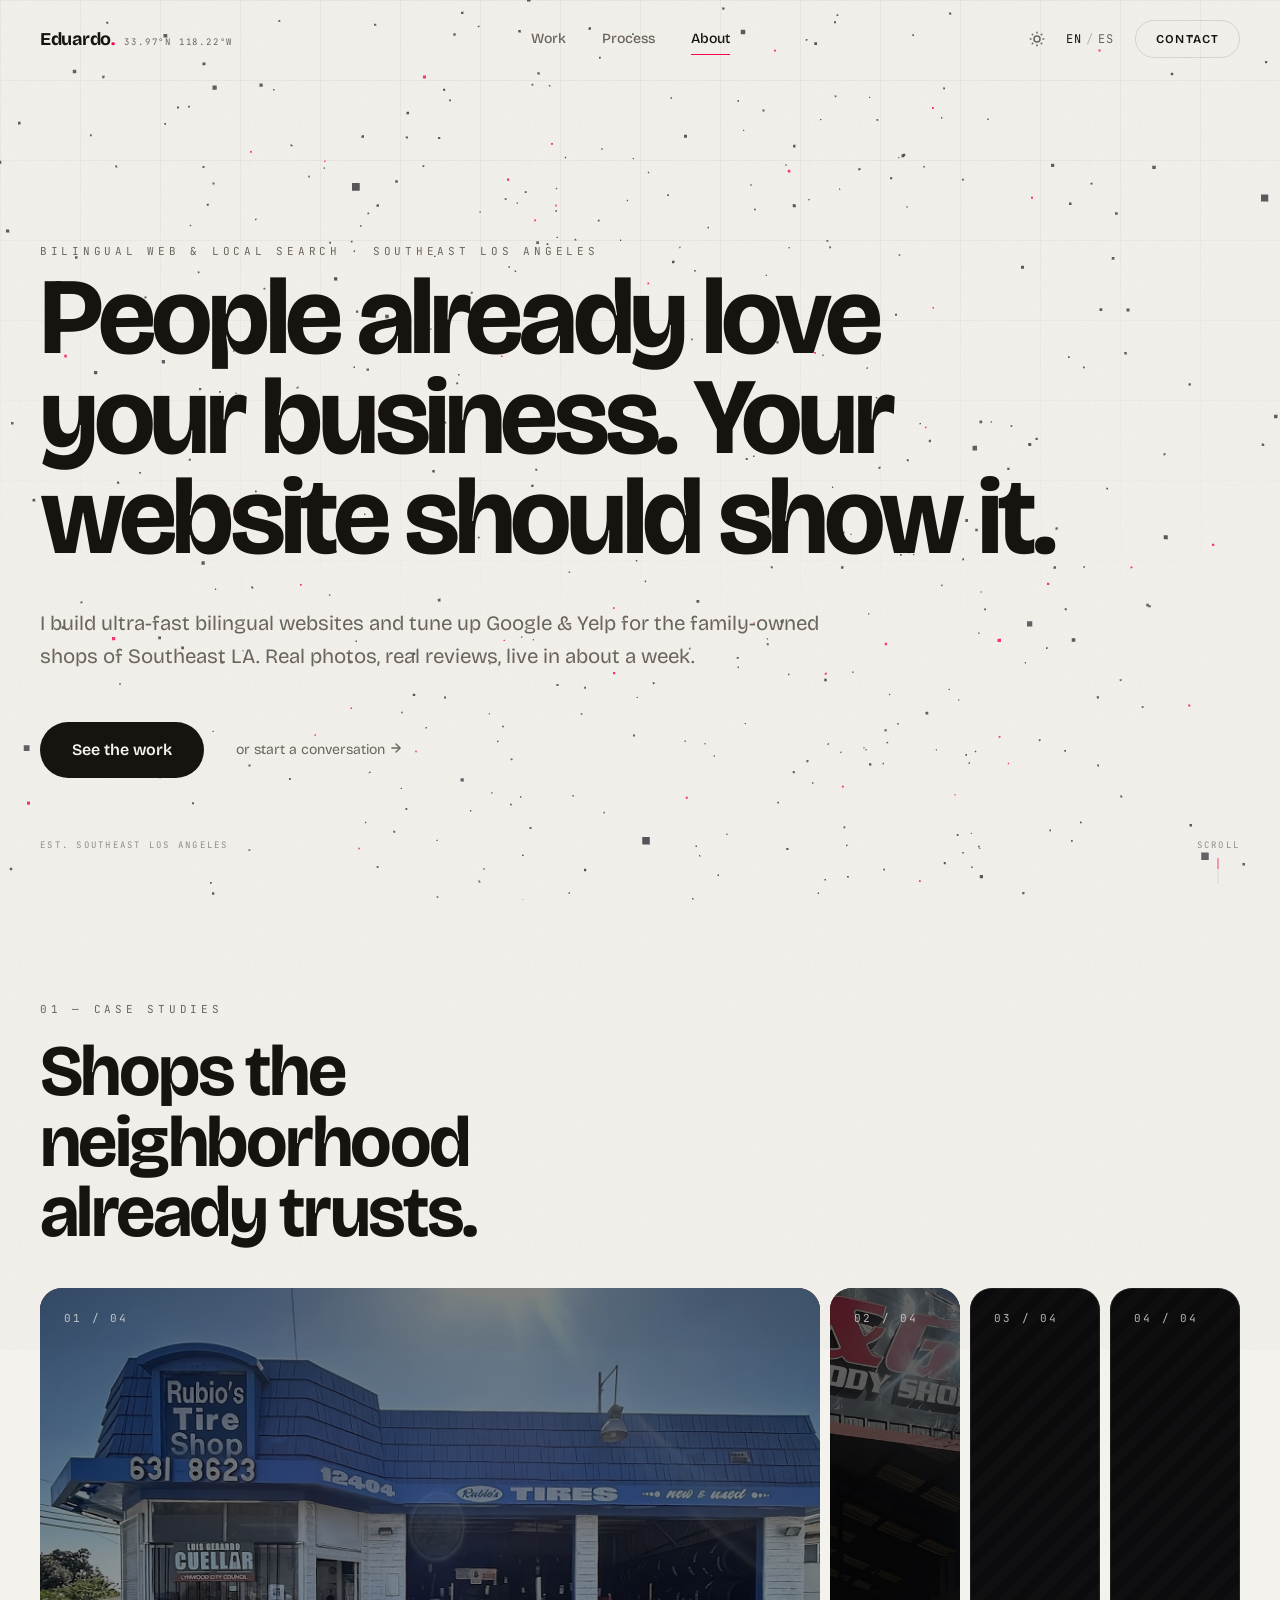
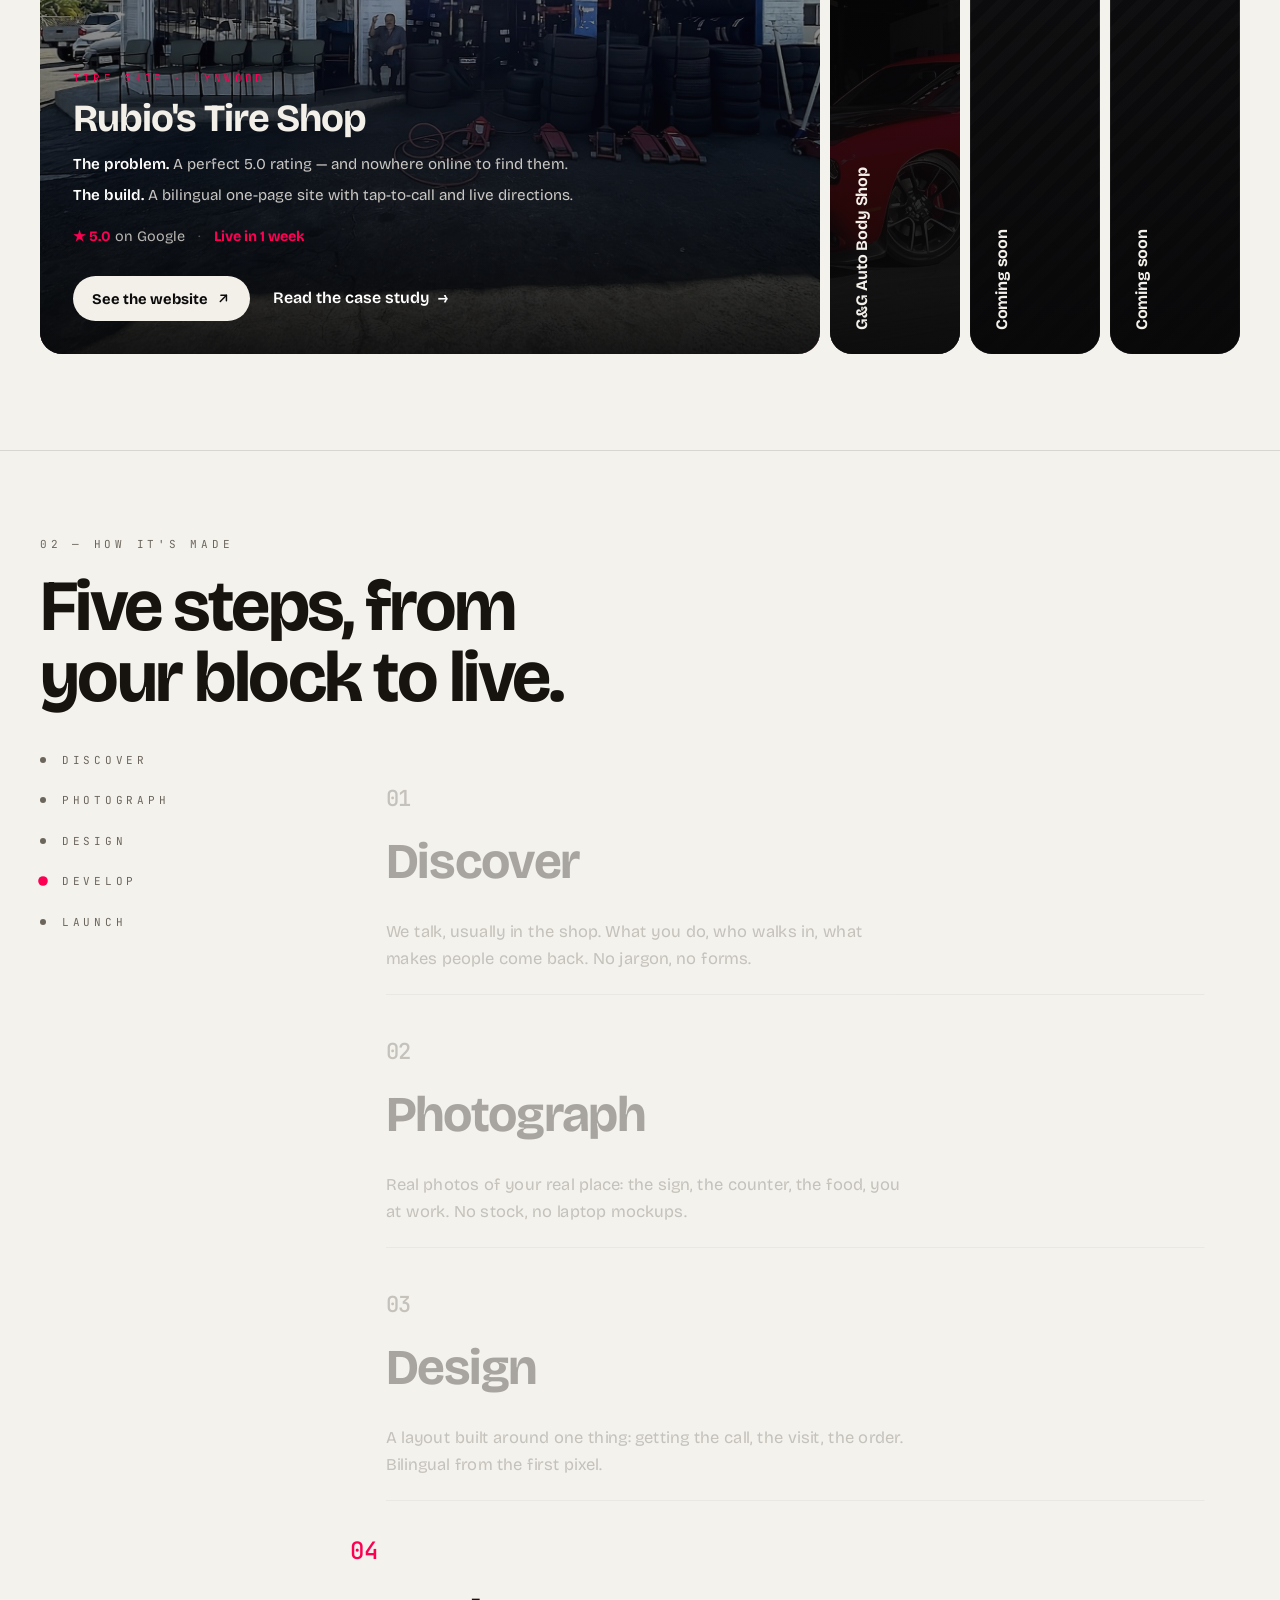
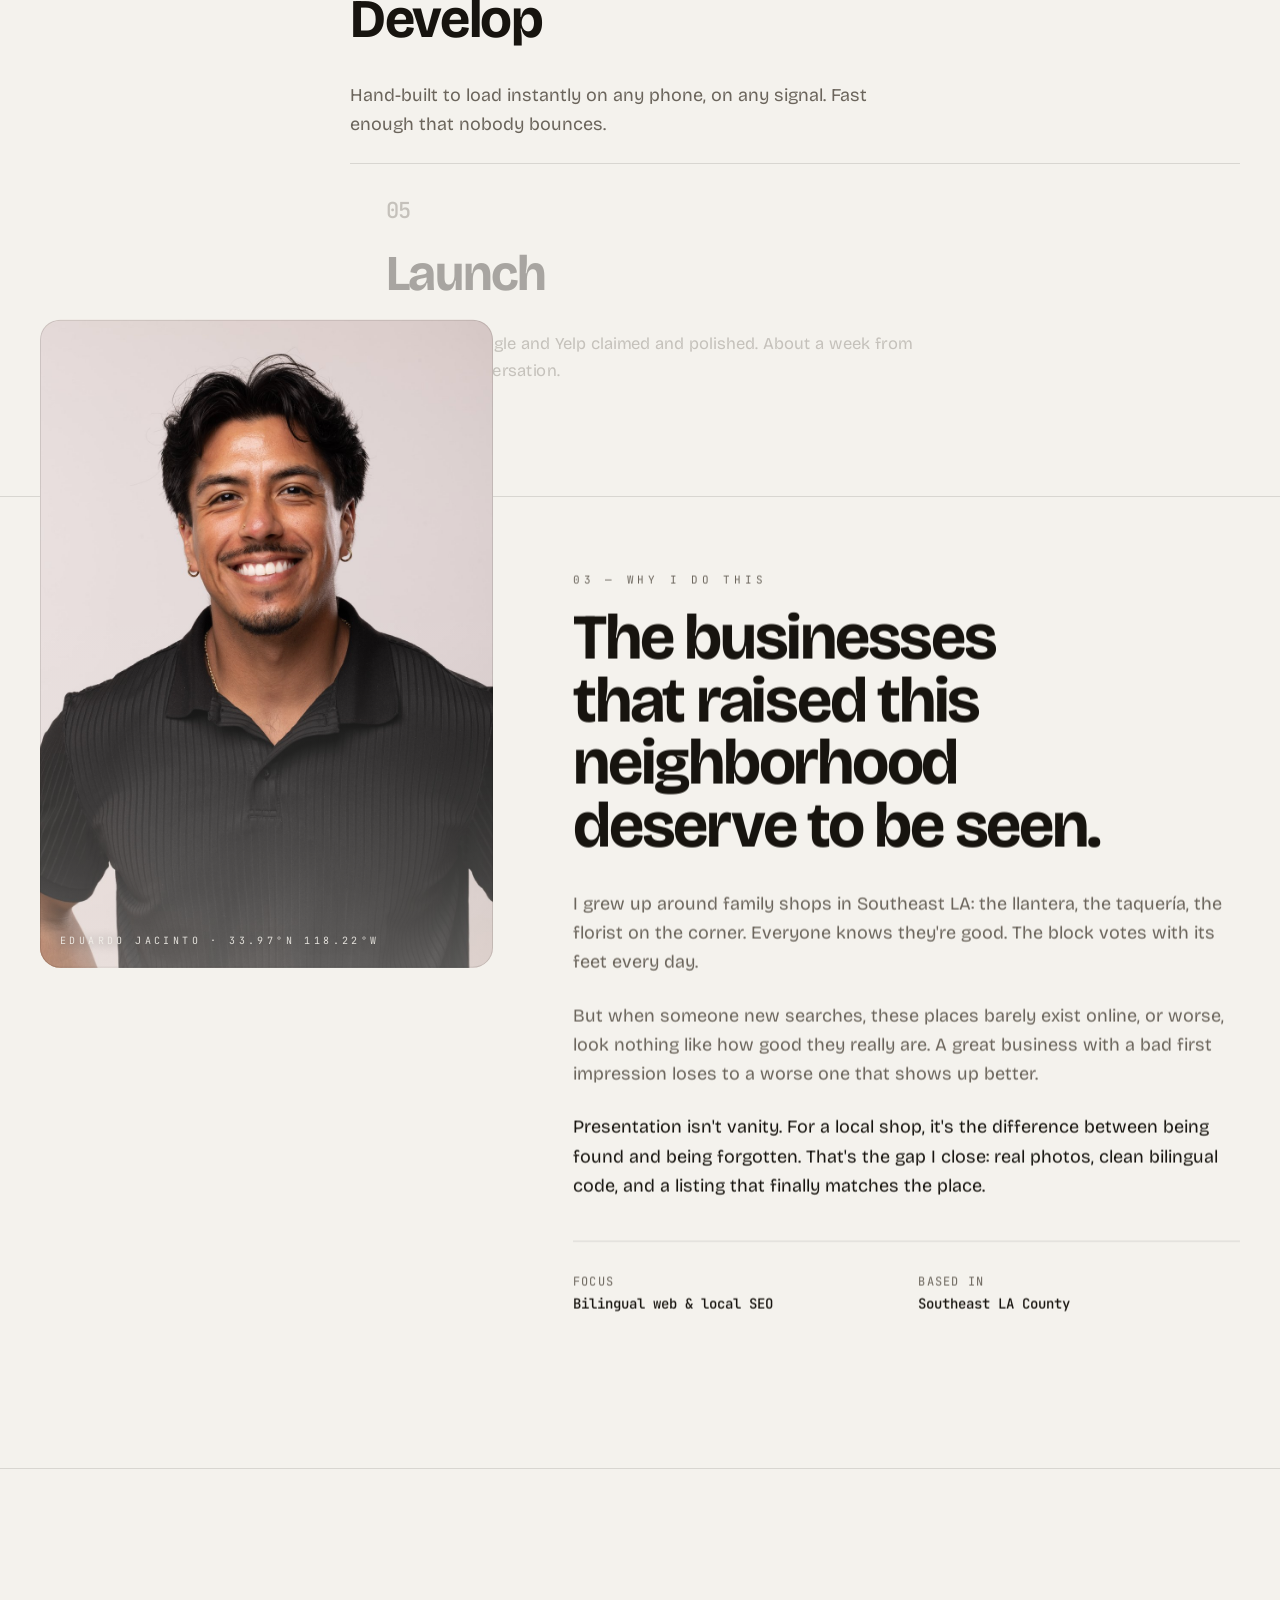
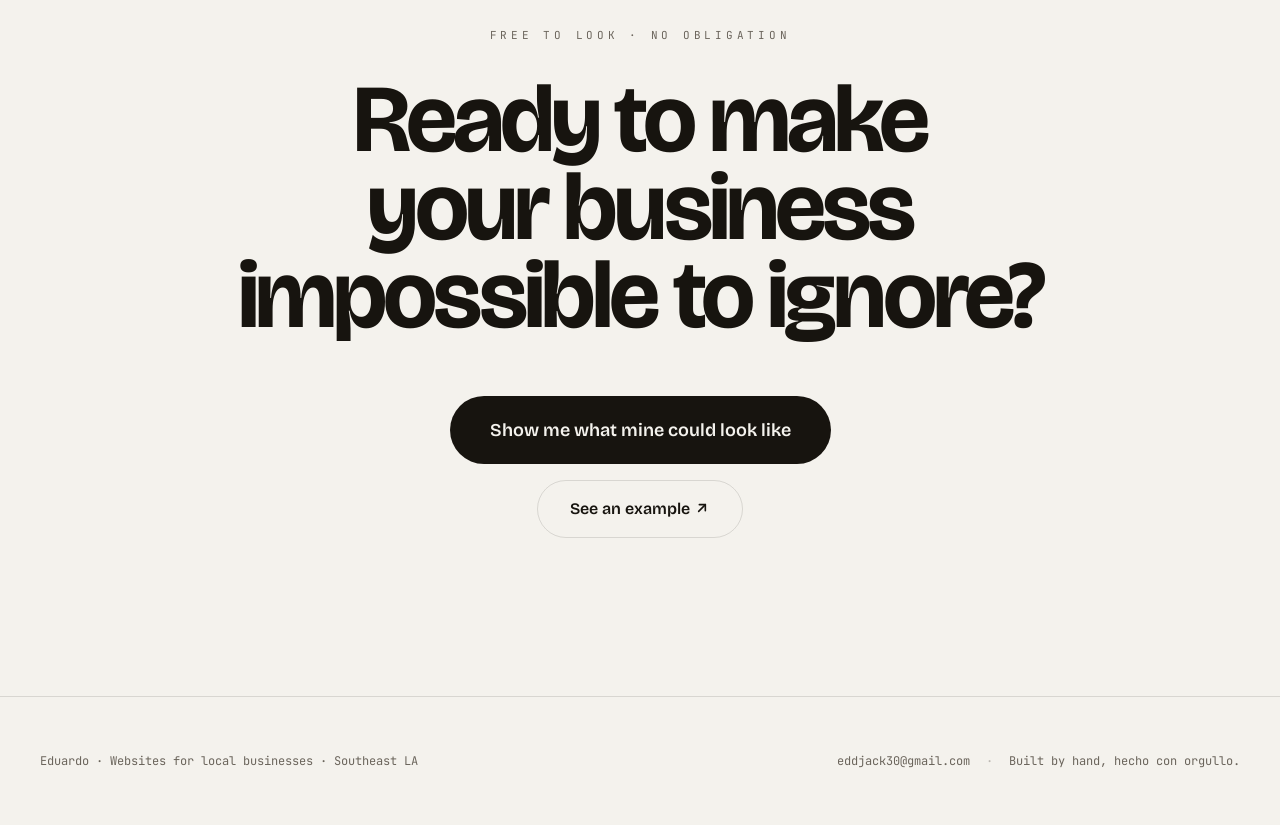
==== commit d9c82cdd: "Make the "See the website" button magnetic Extends the existing magnetic-button handler to cover .pa" ====
--- a/index.html
+++ b/index.html
@@ -319,10 +319,12 @@
             display: inline-flex; align-items: center; gap: 0.5rem;
             padding: 0.72rem 1.2rem; border-radius: 9999px;
             background: #F3EFE9; color: #0B0B0C; font-weight: 700; font-size: 0.92rem;
-            white-space: nowrap;
-            transition: background 0.3s var(--ease), color 0.3s var(--ease), transform 0.25s var(--ease);
-        }
-        .panel-btn:hover, .panel-btn:focus-visible { background: #fc0054; color: #fff; transform: translateY(-2px); }
+            white-space: nowrap; will-change: transform;
+            /* same contract as .btn — the magnetic loop sets transform, CSS eases it */
+            transition: transform 0.25s var(--ease), background 0.3s var(--ease), color 0.3s var(--ease);
+        }
+        .panel-btn:hover, .panel-btn:focus-visible { background: #fc0054; color: #fff; }
+        @media (hover: none), (pointer: coarse) { .panel-btn:active { transform: scale(0.97); } }
         
         /* coming-soon slots: no photo, honest placeholder */
         .panel.is-soon { background:
@@ -533,7 +535,7 @@
                             <p class="panel-copy"><b><span class="lang-en">The build.</span><span class="lang-es">La soluci&oacute;n.</span></b> <span class="lang-en">A bilingual one-page site with tap-to-call and live directions.</span><span class="lang-es">Un sitio biling&uuml;e con llamada directa e indicaciones en vivo.</span></p>
                             <div class="panel-result"><span><b>&#9733; 5.0</b> <span class="lang-en">on Google</span><span class="lang-es">en Google</span></span><span class="panel-dot">&middot;</span><span><b><span class="lang-en">Live in 1 week</span><span class="lang-es">En l&iacute;nea en 1 semana</span></b></span></div>
                             <div class="panel-ctas">
-                                <a href="rubios-tire-shop/" target="_blank" rel="noopener" class="panel-btn" data-cursor="link"><span class="lang-en">See the website</span><span class="lang-es">Ver el sitio</span> <svg class="ico" viewBox="0 0 24 24" fill="none" stroke="currentColor" stroke-width="2.4" stroke-linecap="round" stroke-linejoin="round" aria-hidden="true" focusable="false"><path d="M7 17 17 7"/><path d="M8 7h9v9"/></svg></a>
+                                <a href="rubios-tire-shop/" target="_blank" rel="noopener" class="panel-btn" data-cursor="link"><span class="lang-en">See the website</span><span class="lang-es">Ver el sitio</span><svg class="ico" viewBox="0 0 24 24" fill="none" stroke="currentColor" stroke-width="2.4" stroke-linecap="round" stroke-linejoin="round" aria-hidden="true" focusable="false"><path d="M7 17 17 7"/><path d="M8 7h9v9"/></svg></a>
                                 <a href="rubios-case-study.html" class="panel-cta" data-cursor="link"><span class="lang-en">Read the case study</span><span class="lang-es">Ver el caso completo</span> <span aria-hidden="true">&rarr;</span></a>
                             </div>
                         </div>
@@ -548,7 +550,7 @@
                             <p class="panel-copy"><b><span class="lang-en">The build.</span><span class="lang-es">La soluci&oacute;n.</span></b> <span class="lang-en">A bilingual site around their 5-year warranty, with the before-and-after work up front.</span><span class="lang-es">Un sitio biling&uuml;e sobre su garant&iacute;a de 5 a&ntilde;os, con el antes y despu&eacute;s por delante.</span></p>
                             <div class="panel-result"><span><b>&#9733;&#xFE0E; 4.9</b> <span class="lang-en">Google</span><span class="lang-es">Google</span></span><span class="panel-dot">&middot;</span><span><b>&#9733;&#xFE0E; 5.0</b> Yelp</span><span class="panel-dot">&middot;</span><span><b>189 <span class="lang-en">reviews</span><span class="lang-es">rese&ntilde;as</span></b></span></div>
                             <div class="panel-ctas">
-                                <a href="gg-auto-body/" target="_blank" rel="noopener" class="panel-btn" data-cursor="link"><span class="lang-en">See the website</span><span class="lang-es">Ver el sitio</span> <svg class="ico" viewBox="0 0 24 24" fill="none" stroke="currentColor" stroke-width="2.4" stroke-linecap="round" stroke-linejoin="round" aria-hidden="true" focusable="false"><path d="M7 17 17 7"/><path d="M8 7h9v9"/></svg></a>
+                                <a href="gg-auto-body/" target="_blank" rel="noopener" class="panel-btn" data-cursor="link"><span class="lang-en">See the website</span><span class="lang-es">Ver el sitio</span><svg class="ico" viewBox="0 0 24 24" fill="none" stroke="currentColor" stroke-width="2.4" stroke-linecap="round" stroke-linejoin="round" aria-hidden="true" focusable="false"><path d="M7 17 17 7"/><path d="M8 7h9v9"/></svg></a>
                                 <a href="gg-case-study.html" class="panel-cta" data-cursor="link"><span class="lang-en">Read the case study</span><span class="lang-es">Ver el caso completo</span> <span aria-hidden="true">&rarr;</span></a>
                             </div>
                         </div>
@@ -889,7 +891,7 @@
 
         /* ---------------- Magnetic buttons ---------------- */
         if (!coarse && !reduceMotion) {
-            document.querySelectorAll('.btn').forEach(btn => {
+            document.querySelectorAll('.btn, .panel-btn').forEach(btn => {
                 btn.addEventListener('mousemove', e => {
                     const r = btn.getBoundingClientRect();
                     const x = e.clientX - r.left - r.width / 2;
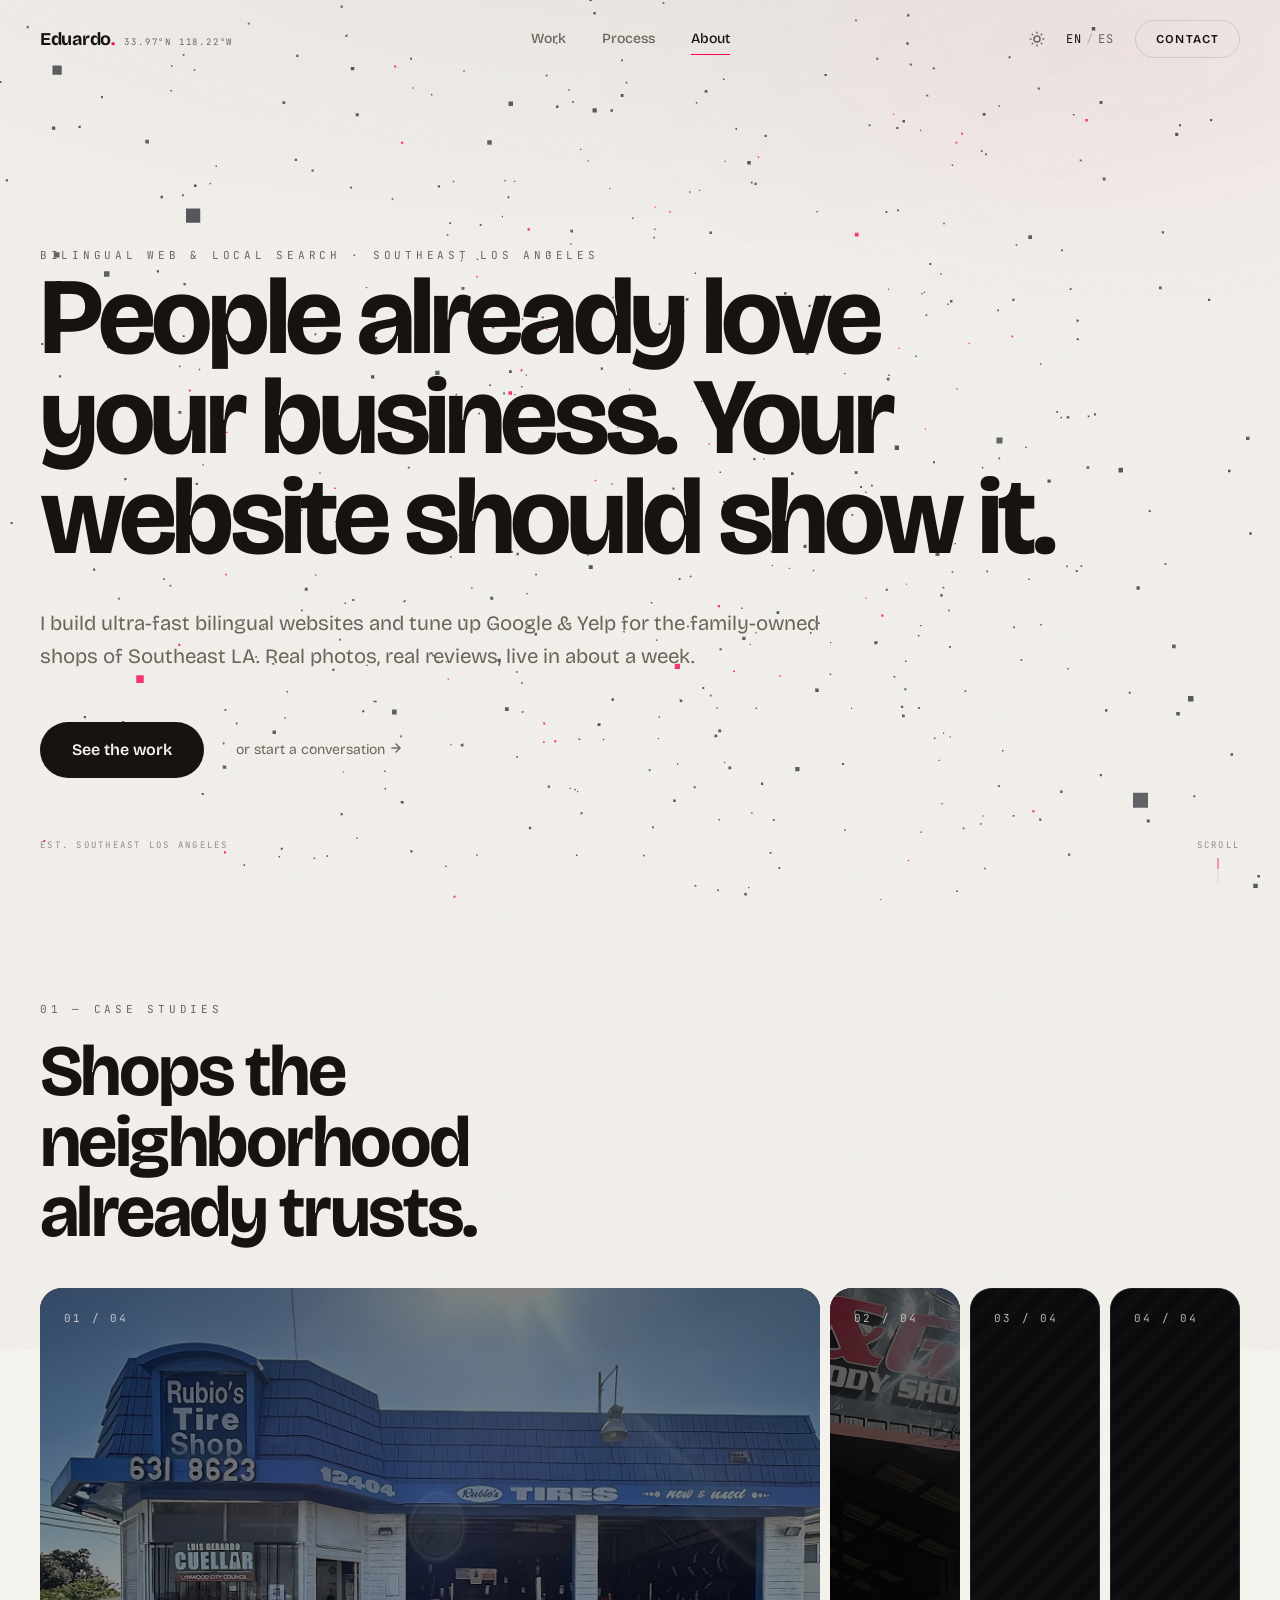
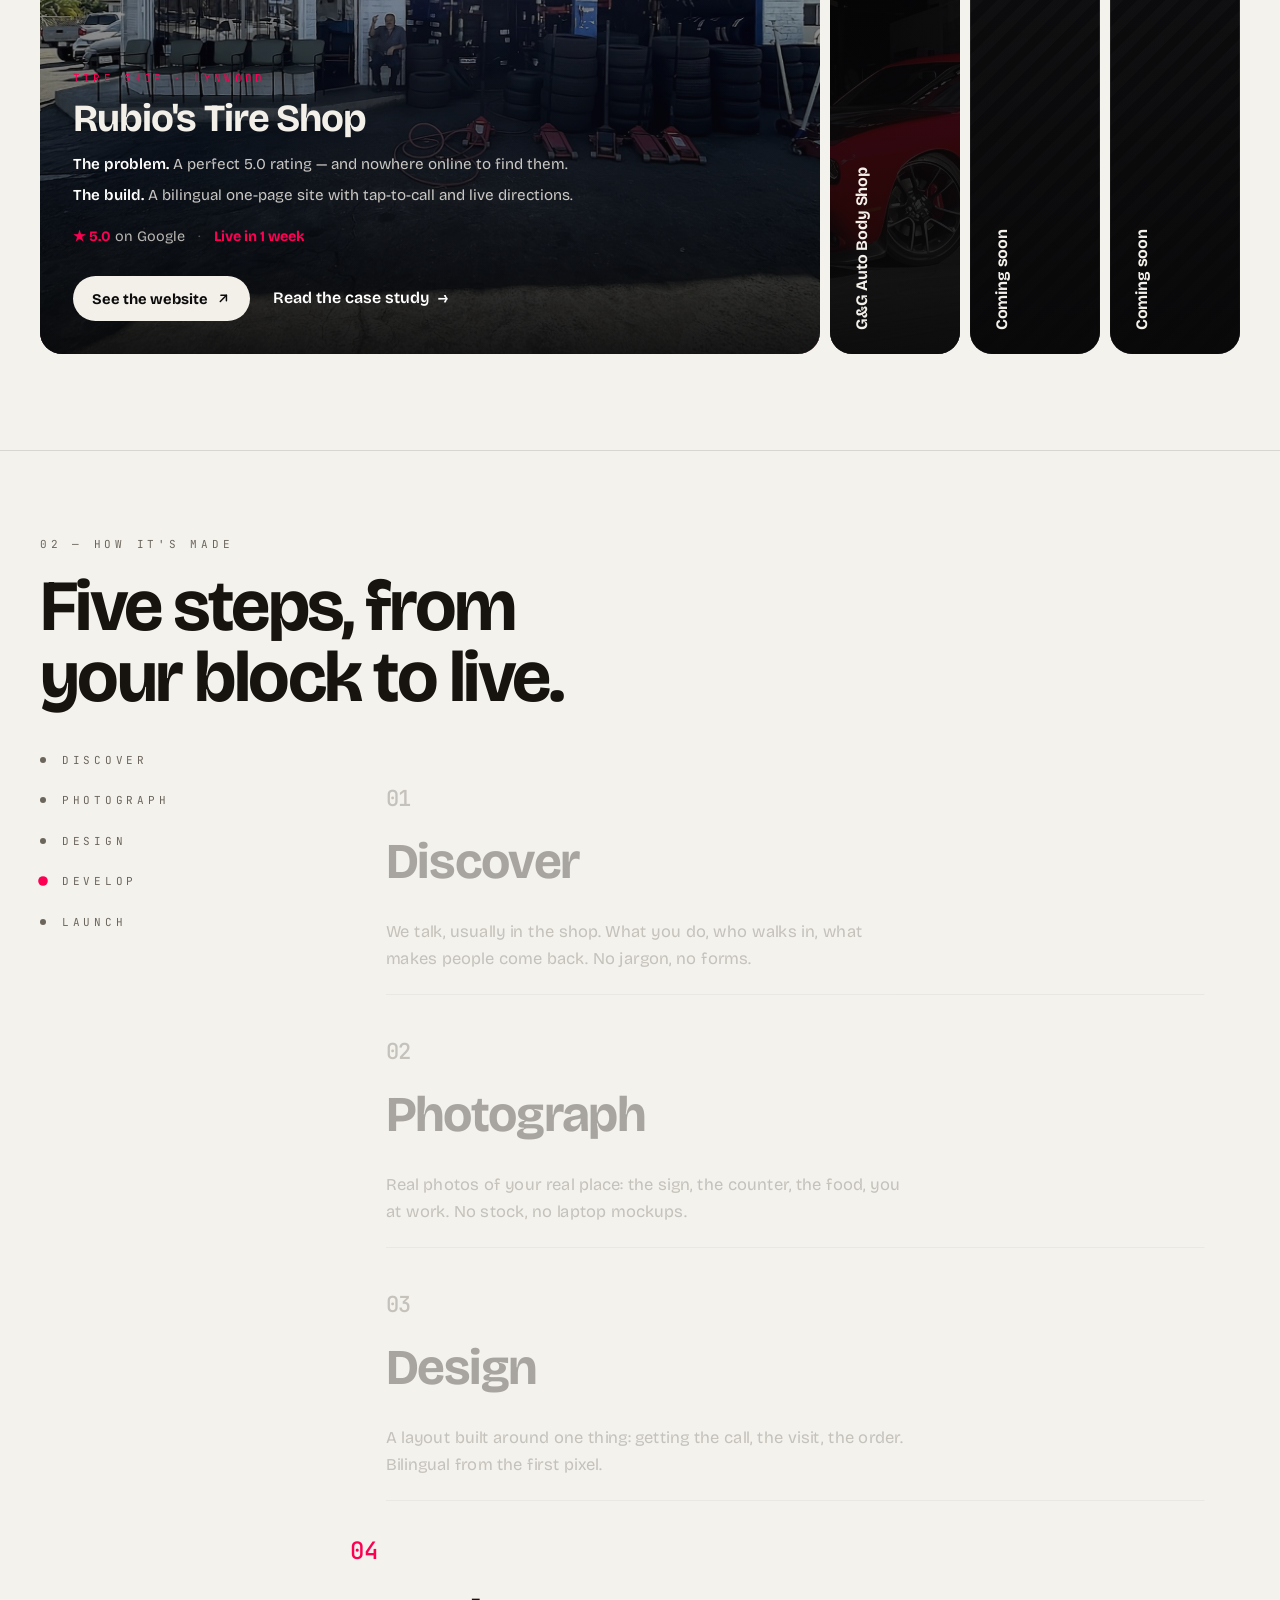
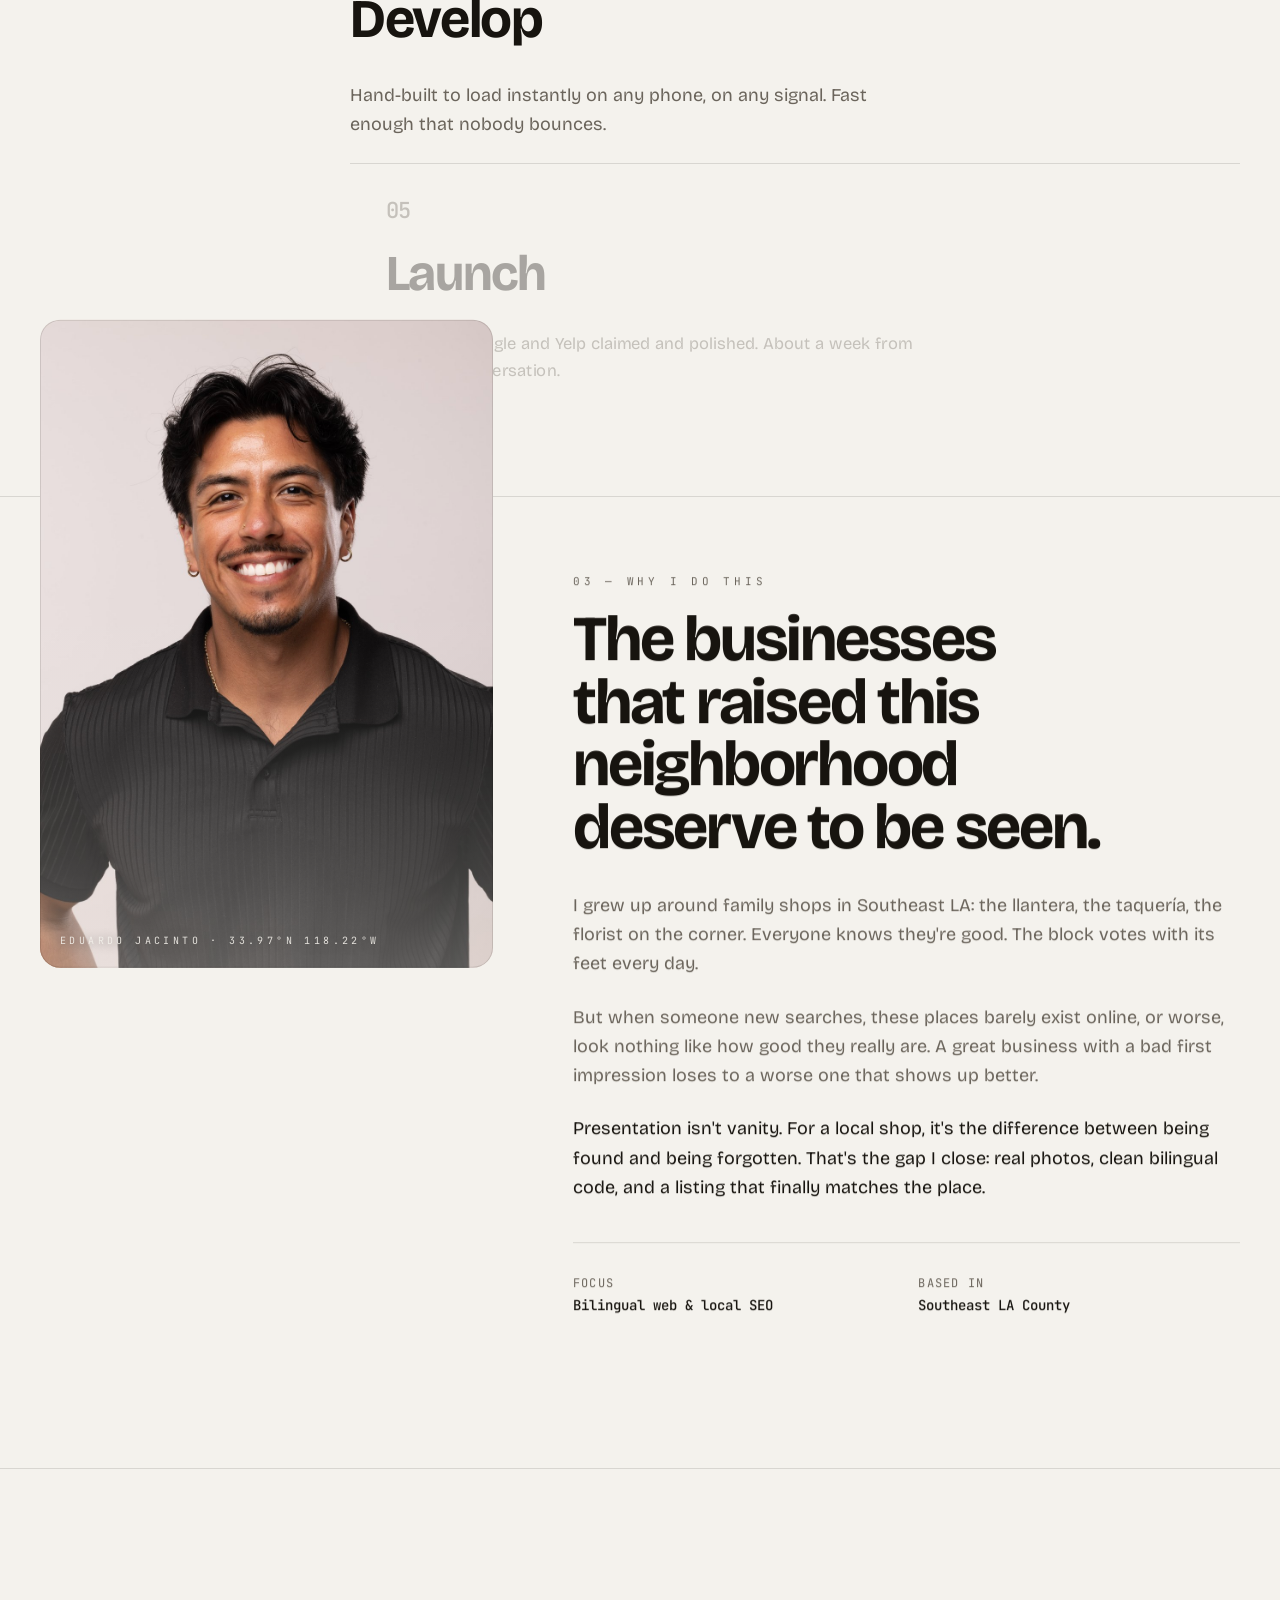
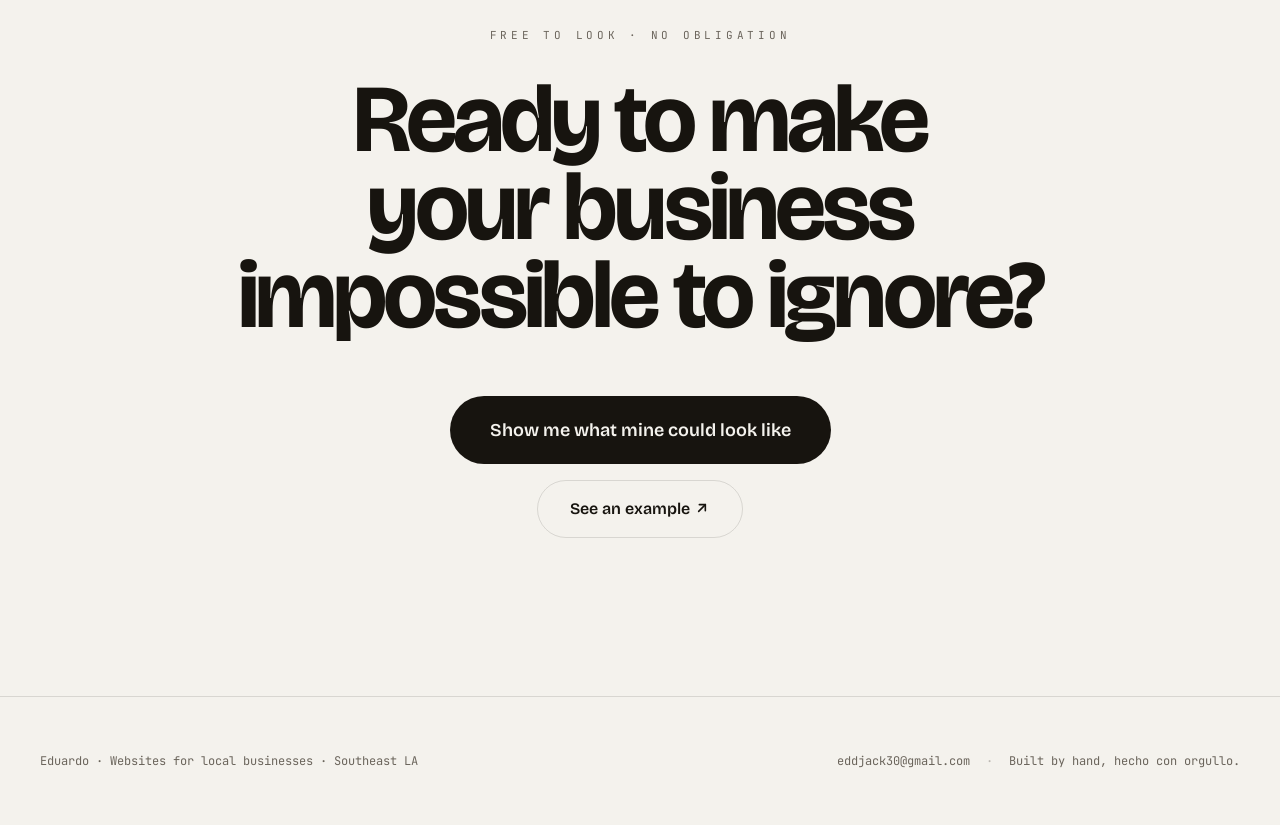
==== commit f437e972: "Replace the grid background with ambient lighting; tighten the type scale codex-grid-background: the" ====
--- a/index.html
+++ b/index.html
@@ -32,7 +32,7 @@
    "serviceType":["Web design","Local SEO","Google Business Profile optimization","Bilingual website development"]}
   </script><link rel="icon" href="data:image/svg+xml,<svg xmlns='http://www.w3.org/2000/svg' viewBox='0 0 64 64'><rect width='64' height='64' rx='16' fill='%23fc0054'/><text x='13' y='47' font-family='Arial Black, Arial, sans-serif' font-weight='900' font-size='46' fill='%23F3EFE9'>E</text><circle cx='50' cy='44' r='5.5' fill='%230B0B0C'/></svg>">
 
-    <!-- Bricolage Grotesque (architectural display + body) · JetBrains Mono (survey / blueprint annotation) -->
+    <!-- Bricolage Grotesque (architectural display + body) · JetBrains Mono (technical annotation) -->
     <link rel="preconnect" href="https://fonts.googleapis.com">
     <link rel="preconnect" href="https://fonts.gstatic.com" crossorigin>
     <link href="https://fonts.googleapis.com/css2?family=Bricolage+Grotesque:opsz,wght@12..96,300;12..96,400;12..96,500;12..96,600;12..96,700;12..96,800&family=JetBrains+Mono:wght@400;500&display=swap" rel="stylesheet">
@@ -48,7 +48,8 @@
             --ink:         #F3EFE9;
             --muted:       #9A958C;
             --line:        rgba(243, 239, 233, 0.08);
-            --grid:        rgba(243, 239, 233, 0.028);
+            --wash:        rgba(243, 239, 233, 0.055);
+            --wash-accent: rgba(252, 0, 84, 0.05);
             --nav-bg:      rgba(11, 11, 12, 0.72);
             --ring-border: rgba(243, 239, 233, 0.5);
             --media-scrim: rgba(11, 11, 12, 0.55);
@@ -66,7 +67,8 @@
             --ink:         #17140F;
             --muted:       #6B655C;
             --line:        rgba(23, 20, 15, 0.12);
-            --grid:        rgba(23, 20, 15, 0.045);
+            --wash:        rgba(23, 20, 15, 0.05);
+            --wash-accent: rgba(252, 0, 84, 0.04);
             --nav-bg:      rgba(244, 242, 237, 0.78);
             --ring-border: rgba(23, 20, 15, 0.45);
             --media-scrim: rgba(244, 242, 237, 0.35);
@@ -98,15 +100,13 @@
             z-index: 0; pointer-events: none;
         }
 
-        /* Blueprint / survey grid — almost invisible, structural not decorative */
-        #blueprint {
+        /* Ambient lighting — a soft wash from above, not a tiled grid. Reads as the room
+           the page sits in; the particle field carries the texture. */
+        #ambient {
             position: fixed; inset: 0; z-index: 0; pointer-events: none;
-            background-image:
-                linear-gradient(to right,  var(--grid) 1px, transparent 1px),
-                linear-gradient(to bottom, var(--grid) 1px, transparent 1px);
-            background-size: 80px 80px;
-            mask-image: radial-gradient(ellipse 120% 90% at 50% 0%, #000 30%, transparent 85%);
-            -webkit-mask-image: radial-gradient(ellipse 120% 90% at 50% 0%, #000 30%, transparent 85%);
+            background:
+                radial-gradient(ellipse 120% 62% at 50% -12%, var(--wash) 0%, transparent 66%),
+                radial-gradient(ellipse 62% 46% at 88% 6%,  var(--wash-accent) 0%, transparent 70%);
         }
 
         /* Film grain — subtle depth, no banding */
@@ -430,7 +430,7 @@
     <a href="#work" class="skip">Skip to work</a>
 
     <!-- Environment -->
-    <div id="blueprint" aria-hidden="true"></div>
+    <div id="ambient" aria-hidden="true"></div>
     <div id="canvas-container" aria-hidden="true"></div>
     <div id="grain" aria-hidden="true"></div>
 
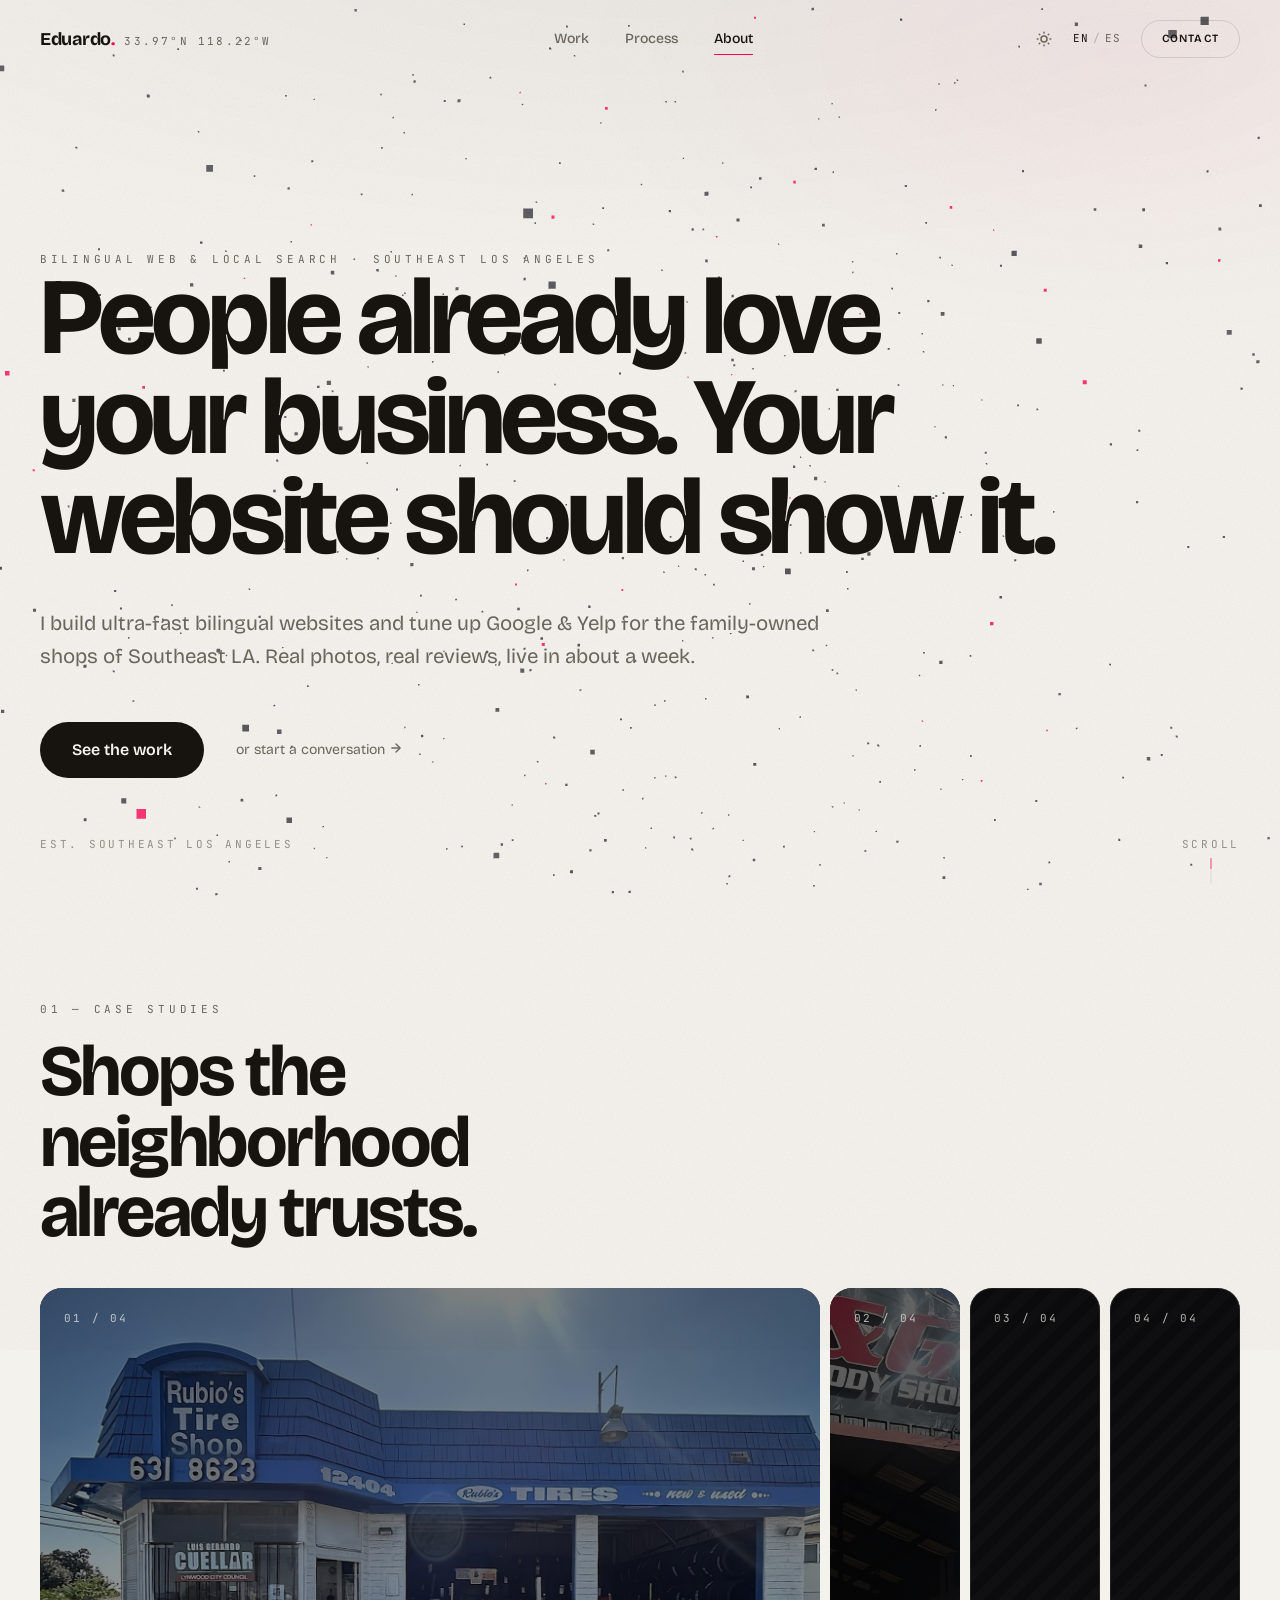
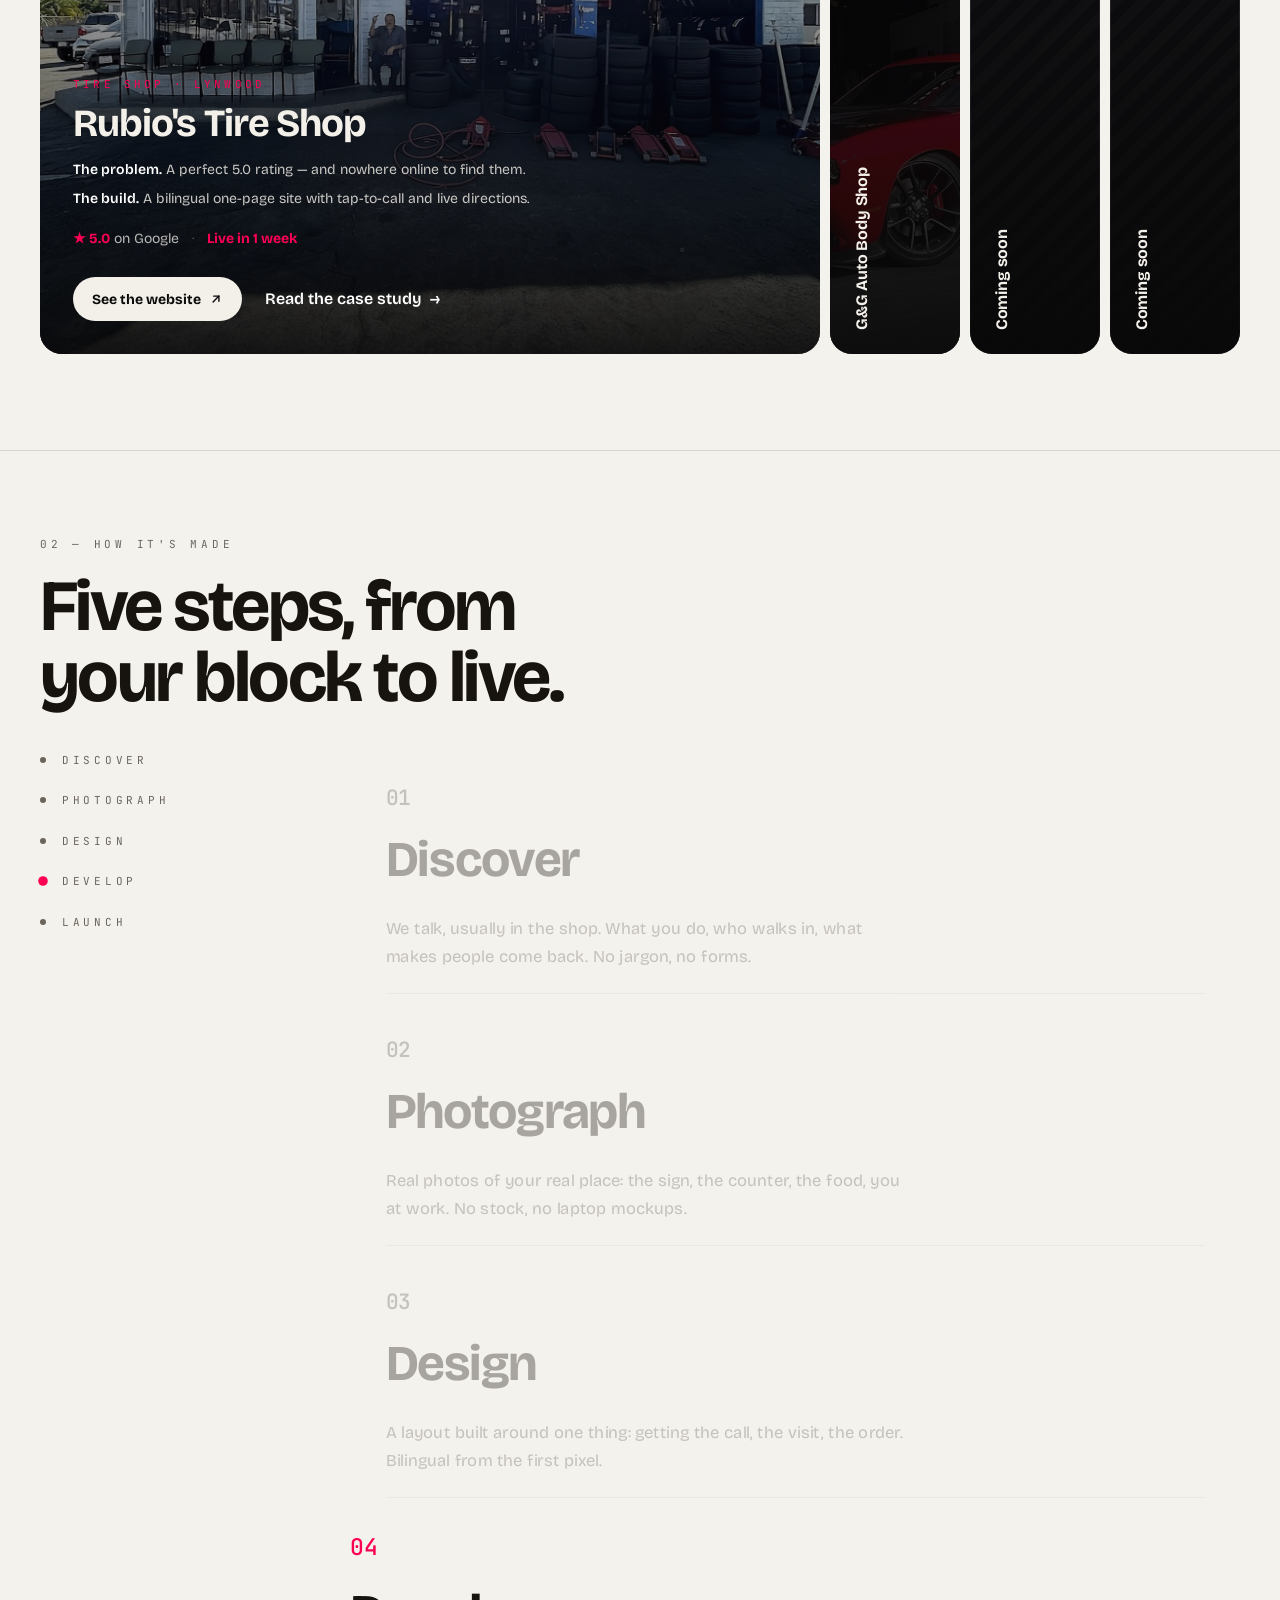
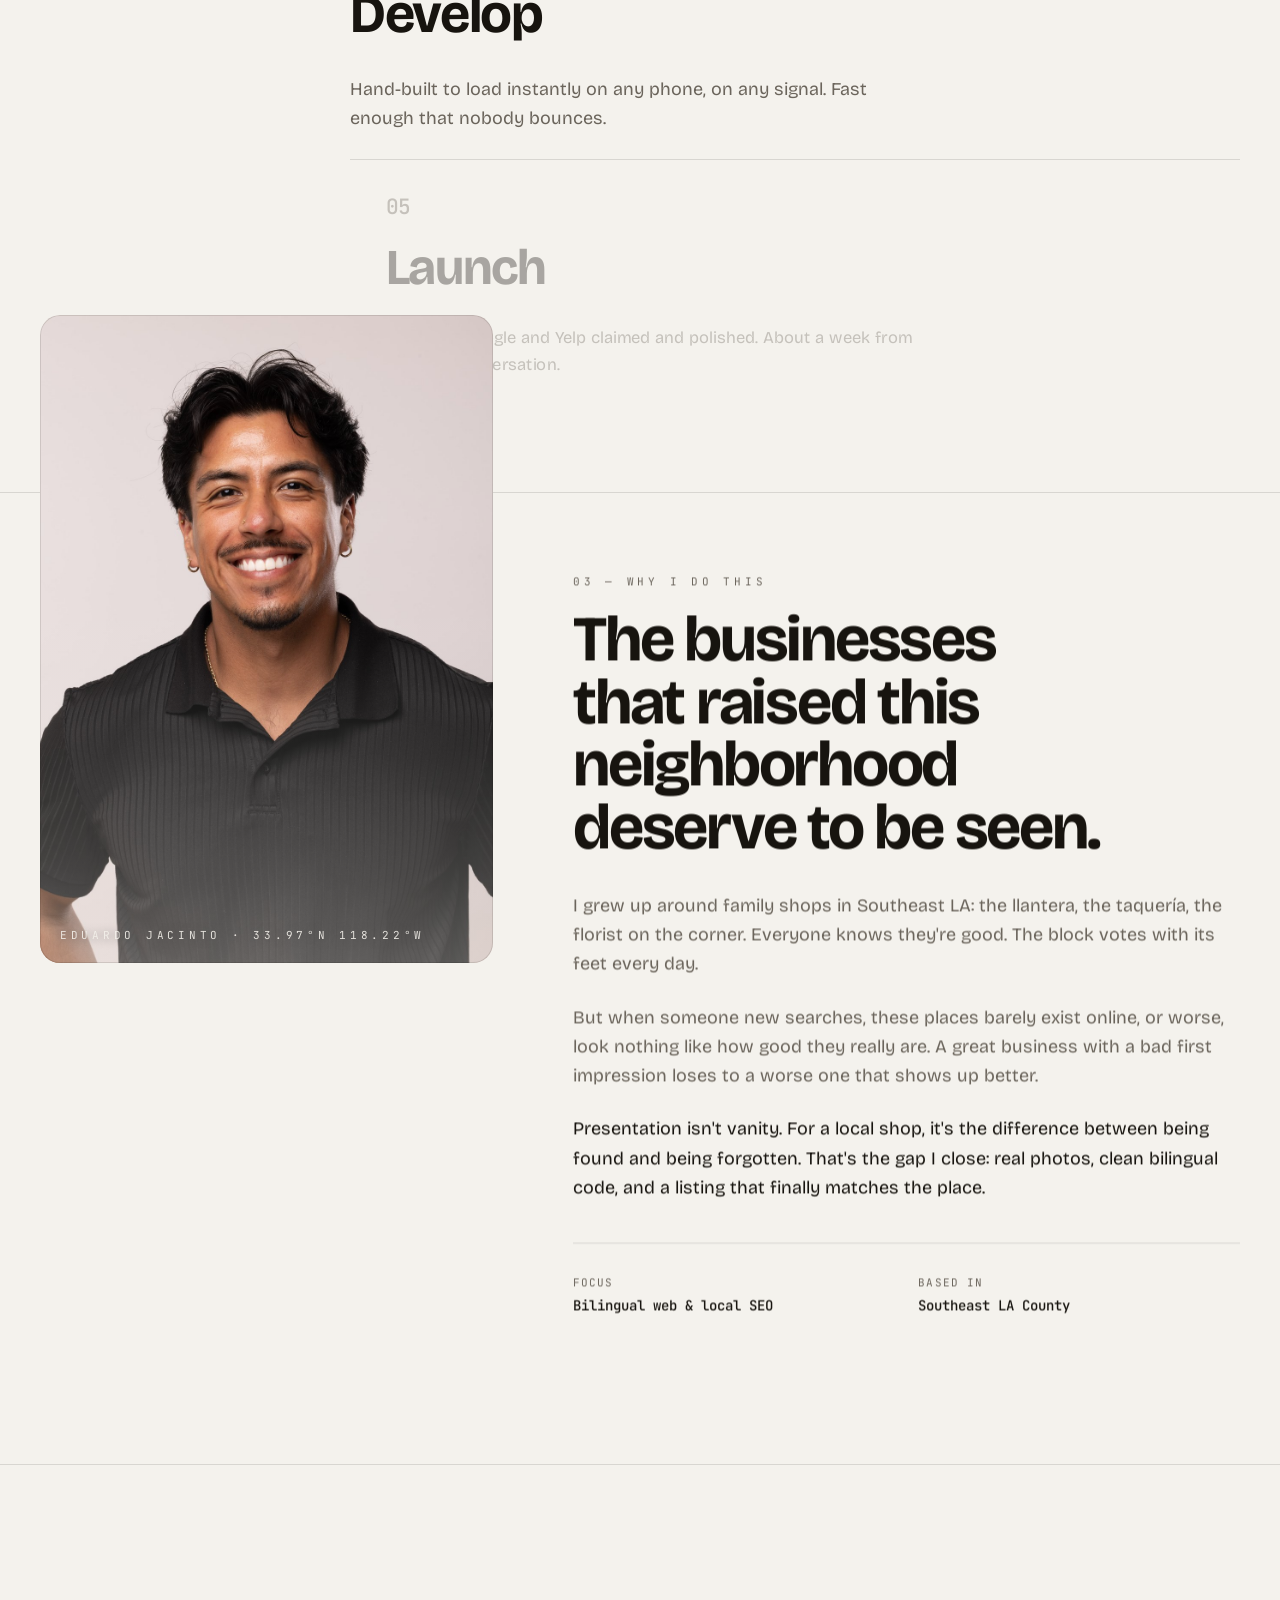
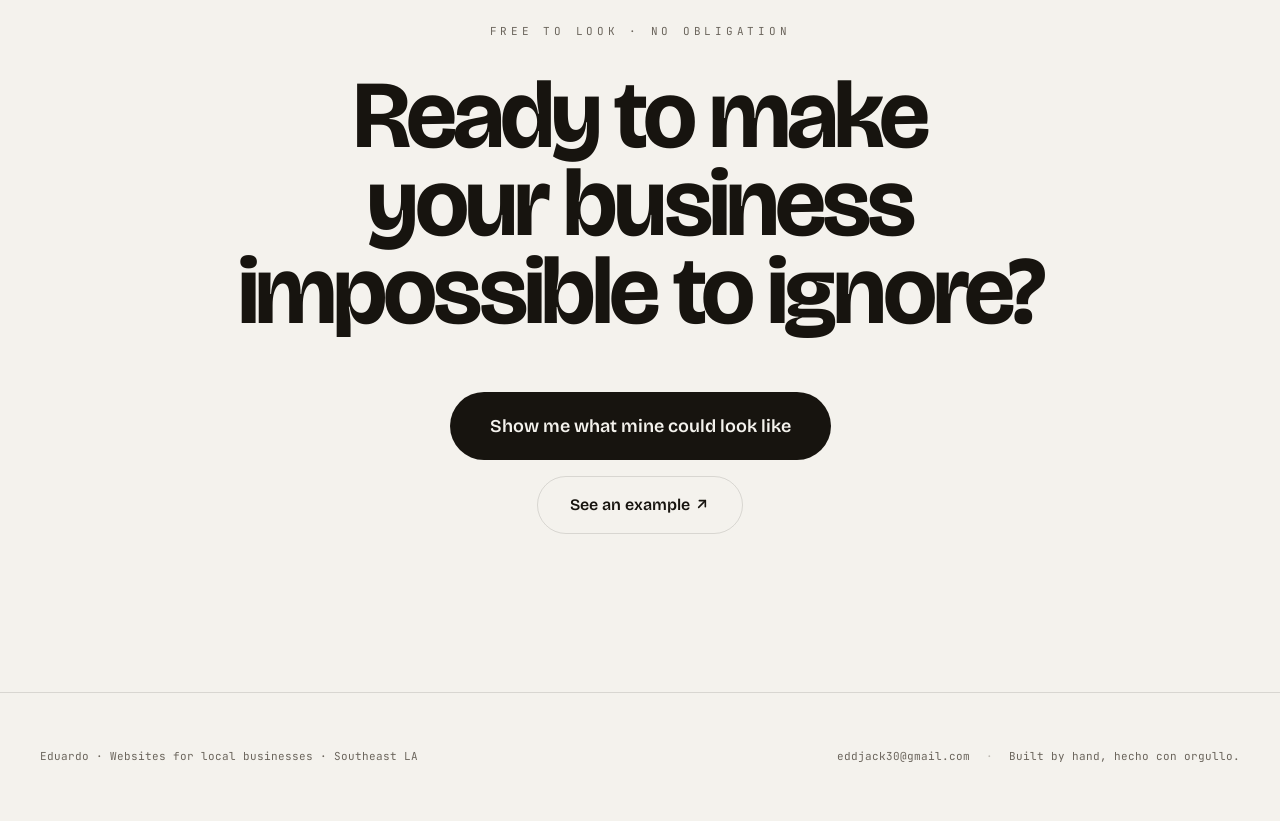
==== commit 3355b52a: "Unify the portfolio onto the shared type scale index.html carried eleven fixed sizes, including 14 /" ====
--- a/index.html
+++ b/index.html
@@ -146,7 +146,7 @@
         .cursor-view-label {
             position: fixed; top: 0; left: 0; z-index: 91; pointer-events: none;
             transform: translate3d(-100px,-100px,0);
-            font-family: 'JetBrains Mono', monospace; font-size: 8px; letter-spacing: 0.08em;
+            font-family: 'JetBrains Mono', monospace; font-size: 11px; letter-spacing: 0.08em;
             text-transform: uppercase; color: #fff; opacity: 0;
             transition: opacity 0.3s ease; will-change: transform;
         }
@@ -221,6 +221,10 @@
             text-wrap: balance;
         }
         .h-section { font-weight: 700; letter-spacing: -0.035em; line-height: 0.98; text-wrap: balance; }
+        /* Type scale — 11 / 14 / 18 / 23px, each step ~1.27x. Shared with the case-study
+           pages so the whole site speaks one scale. */
+        .t-micro { font-size: 11px; line-height: 1.45; }
+        .t-h3    { font-size: 23px; line-height: 1.25; }
         .kicker {
             font-family: 'JetBrains Mono', monospace; font-size: 11px;
             letter-spacing: 0.34em; text-transform: uppercase; color: var(--muted);
@@ -304,9 +308,9 @@
         .panel-body > * { max-width: 52ch; }
         .panel-k { font-family: 'JetBrains Mono', monospace; font-size: 11px; letter-spacing: 0.28em; text-transform: uppercase; color: #fc0054; }
         .panel-body h3 { font-weight: 700; letter-spacing: -0.03em; line-height: 0.98; font-size: clamp(1.8rem, 3vw, 2.9rem); margin: 0.35rem 0 0.55rem; }
-        .panel-copy { color: rgba(243,239,233,0.82); line-height: 1.55; font-size: 0.95rem; }
+        .panel-copy { color: rgba(243,239,233,0.82); line-height: 1.55; font-size: 0.875rem; }
         .panel-copy b { color: #fff; font-weight: 600; }
-        .panel-result { display: flex; align-items: center; flex-wrap: wrap; gap: 0.8rem; margin-top: 0.7rem; font-size: 0.9rem; color: rgba(243,239,233,0.75); }
+        .panel-result { display: flex; align-items: center; flex-wrap: wrap; gap: 0.8rem; margin-top: 0.7rem; font-size: 0.875rem; color: rgba(243,239,233,0.75); }
         .panel-result b { color: #fc0054; font-weight: 700; }
         .panel-dot { opacity: 0.4; }
         .panel-cta { display: inline-flex; align-items: center; gap: 0.5rem; margin-top: 1.3rem; font-weight: 600; color: #fff; width: fit-content; transition: gap 0.3s var(--ease), color 0.3s ease; }
@@ -318,7 +322,7 @@
         .panel-btn {
             display: inline-flex; align-items: center; gap: 0.5rem;
             padding: 0.72rem 1.2rem; border-radius: 9999px;
-            background: #F3EFE9; color: #0B0B0C; font-weight: 700; font-size: 0.92rem;
+            background: #F3EFE9; color: #0B0B0C; font-weight: 700; font-size: 0.875rem;
             white-space: nowrap; will-change: transform;
             /* same contract as .btn — the magnetic loop sets transform, CSS eases it */
             transition: transform 0.25s var(--ease), background 0.3s var(--ease), color 0.3s var(--ease);
@@ -334,16 +338,16 @@
         .panel.is-soon h3, .panel.is-soon .panel-k { color: rgba(243,239,233,0.62); }
         .panel.is-soon .panel-copy { color: rgba(243,239,233,0.48); }
         .panel-soon { align-self: flex-start; margin-bottom: 0.6rem; font-family: 'JetBrains Mono', monospace;
-            font-size: 9px; letter-spacing: 0.22em; text-transform: uppercase; color: var(--accent);
+            font-size: 11px; letter-spacing: 0.22em; text-transform: uppercase; color: var(--accent);
             border: 1px solid color-mix(in srgb, var(--accent) 45%, transparent); border-radius: 9999px; padding: 0.28rem 0.7rem; }
-        .panel-sample { align-self: flex-start; margin-bottom: 0.6rem; font-family: 'JetBrains Mono', monospace; font-size: 9px; letter-spacing: 0.22em; text-transform: uppercase; color: rgba(243,239,233,0.9); border: 1px solid rgba(243,239,233,0.32); border-radius: 9999px; padding: 0.28rem 0.7rem; }
+        .panel-sample { align-self: flex-start; margin-bottom: 0.6rem; font-family: 'JetBrains Mono', monospace; font-size: 11px; letter-spacing: 0.22em; text-transform: uppercase; color: rgba(243,239,233,0.9); border: 1px solid rgba(243,239,233,0.32); border-radius: 9999px; padding: 0.28rem 0.7rem; }
         @media (max-width: 1023px) {
             /* Vertical expanding accordion — collapsed bars keep a fixed height (no squish on short viewports) */
             .accordion { flex-direction: column; height: auto; gap: 10px; }
             .panel { flex: none; height: 78px; transition: height 0.6s var(--ease), box-shadow 0.5s ease; }
             .panel.is-open { height: min(66vh, 600px); }
             .panel-tab { flex-direction: row; align-items: flex-end; justify-content: flex-start; gap: 0.9rem; padding: 1.15rem 1.35rem; }
-            .panel-vtitle { writing-mode: horizontal-tb; transform: none; font-size: 1.2rem; }
+            .panel-vtitle { writing-mode: horizontal-tb; transform: none; font-size: 1.125rem; }
             .panel-num { top: 1.15rem; left: 1.35rem; }
             .panel::before { transform: none; }
         }
@@ -444,7 +448,7 @@
         <div class="nav-inner max-w-7xl mx-auto px-6 sm:px-10 py-5 flex items-center justify-between">
             <a href="#top" class="flex items-baseline gap-2.5 group" aria-label="Eduardo — home">
                 <span class="text-lg font-bold tracking-tight"><span id="wordmark" class="wordmark">Eduardo</span><span id="wordmark-dot">.</span></span>
-                <span class="kicker hidden sm:inline text-[9px]" style="letter-spacing:0.2em">33.97°N 118.22°W</span>
+                <span class="kicker hidden sm:inline" style="letter-spacing:0.2em">33.97°N 118.22°W</span>
             </a>
 
             <nav class="hidden md:flex items-center gap-9 text-sm font-medium" aria-label="Sections">
@@ -458,15 +462,15 @@
                     <svg class="icon-moon w-[18px] h-[18px]" fill="none" stroke="currentColor" stroke-width="2" viewBox="0 0 24 24" aria-hidden="true"><path stroke-linecap="round" stroke-linejoin="round" d="M20.354 15.354A9 9 0 018.646 3.646 9.003 9.003 0 0012 21a9.003 9.003 0 008.354-5.646z"/></svg>
                     <svg class="icon-sun w-[18px] h-[18px]" fill="none" stroke="currentColor" stroke-width="2" viewBox="0 0 24 24" aria-hidden="true"><path stroke-linecap="round" stroke-linejoin="round" d="M12 3v1m0 16v1m9-9h-1M4 12H3m15.364 6.364l-.707-.707M6.343 6.343l-.707-.707m12.728 0l-.707.707M6.343 17.657l-.707.707M16 12a4 4 0 11-8 0 4 4 0 018 0z"/></svg>
                 </button>
-                <button onclick="toggleLang()" class="lang-btn text-xs tracking-widest" aria-label="Switch language / Cambiar idioma">
+                <button onclick="toggleLang()" class="lang-btn t-micro tracking-widest" aria-label="Switch language / Cambiar idioma">
                     <span id="l-en" class="on">EN</span><span class="mx-1 opacity-40">/</span><span id="l-es">ES</span>
                 </button>
-                <a href="mailto:eddjack30@gmail.com" class="btn btn-ghost text-xs uppercase tracking-widest !px-4 sm:!px-5 !py-2.5 whitespace-nowrap" data-cursor="link">
+                <a href="mailto:eddjack30@gmail.com" class="btn btn-ghost t-micro uppercase tracking-widest !px-4 sm:!px-5 !py-2.5 whitespace-nowrap" data-cursor="link">
                     <span class="lang-en">Contact</span><span class="lang-es">Contacto</span>
                 </a>
             </div>
         </div>
-        <nav class="md:hidden flex justify-center gap-8 pb-3.5 -mt-1 text-xs font-medium" aria-label="Sections">
+        <nav class="md:hidden flex justify-center gap-8 pb-3.5 -mt-1 t-micro font-medium" aria-label="Sections">
             <a href="#work" class="nav-link" data-nav="work"><span class="lang-en">Work</span><span class="lang-es">Proyectos</span></a>
             <a href="#process" class="nav-link" data-nav="process"><span class="lang-en">Process</span><span class="lang-es">Proceso</span></a>
             <a href="#about" class="nav-link" data-nav="about"><span class="lang-en">About</span><span class="lang-es">Sobre mí</span></a>
@@ -505,8 +509,8 @@
 
             <!-- Survey marking: subtle brand language, bottom edge -->
             <div class="absolute bottom-12 left-6 sm:left-10 right-6 sm:right-10 hidden sm:flex items-end justify-between text-muted opacity-70 pointer-events-none select-none">
-                <span class="kicker text-[9px]" style="letter-spacing:0.25em">EST. SOUTHEAST LOS ANGELES</span>
-                <span id="scroll-cue" class="kicker text-[9px] inline-flex items-center" style="letter-spacing:0.25em">
+                <span class="kicker" style="letter-spacing:0.25em">EST. SOUTHEAST LOS ANGELES</span>
+                <span id="scroll-cue" class="kicker inline-flex items-center" style="letter-spacing:0.25em">
                     <span class="lang-en">SCROLL</span><span class="lang-es">DESLIZA</span>
                     <span class="scroll-track"><span class="scroll-dot"></span></span>
                 </span>
@@ -608,27 +612,27 @@
                     <!-- Stages -->
                     <div class="lg:col-span-9 flex flex-col">
                         <div class="stage min-h-[28vh] flex flex-col justify-center py-6 border-b hairline" data-stage="0">
-                            <span class="stage-num text-muted text-2xl">01</span>
+                            <span class="stage-num text-muted t-h3">01</span>
                             <h3 class="text-[clamp(2rem,5vw,3.4rem)] font-bold tracking-tight mt-3"><span class="lang-en">Discover</span><span class="lang-es">Descubrir</span></h3>
                             <p class="mt-5 text-muted text-lg leading-relaxed max-w-xl"><span class="lang-en">We talk, usually in the shop. What you do, who walks in, what makes people come back. No jargon, no forms.</span><span class="lang-es">Hablamos, casi siempre en el negocio. Qué haces, quién entra, por qué la gente regresa. Sin tecnicismos, sin formularios.</span></p>
                         </div>
                         <div class="stage min-h-[28vh] flex flex-col justify-center py-6 border-b hairline" data-stage="1">
-                            <span class="stage-num text-muted text-2xl">02</span>
+                            <span class="stage-num text-muted t-h3">02</span>
                             <h3 class="text-[clamp(2rem,5vw,3.4rem)] font-bold tracking-tight mt-3"><span class="lang-en">Photograph</span><span class="lang-es">Fotografiar</span></h3>
                             <p class="mt-5 text-muted text-lg leading-relaxed max-w-xl"><span class="lang-en">Real photos of your real place: the sign, the counter, the food, you at work. No stock, no laptop mockups.</span><span class="lang-es">Fotos reales de tu lugar real: el letrero, el mostrador, la comida, tú trabajando. Sin bancos de imágenes.</span></p>
                         </div>
                         <div class="stage min-h-[28vh] flex flex-col justify-center py-6 border-b hairline" data-stage="2">
-                            <span class="stage-num text-muted text-2xl">03</span>
+                            <span class="stage-num text-muted t-h3">03</span>
                             <h3 class="text-[clamp(2rem,5vw,3.4rem)] font-bold tracking-tight mt-3"><span class="lang-en">Design</span><span class="lang-es">Diseñar</span></h3>
                             <p class="mt-5 text-muted text-lg leading-relaxed max-w-xl"><span class="lang-en">A layout built around one thing: getting the call, the visit, the order. Bilingual from the first pixel.</span><span class="lang-es">Un diseño hecho para una cosa: conseguir la llamada, la visita, el pedido. Bilingüe desde el primer pixel.</span></p>
                         </div>
                         <div class="stage min-h-[28vh] flex flex-col justify-center py-6 border-b hairline" data-stage="3">
-                            <span class="stage-num text-muted text-2xl">04</span>
+                            <span class="stage-num text-muted t-h3">04</span>
                             <h3 class="text-[clamp(2rem,5vw,3.4rem)] font-bold tracking-tight mt-3"><span class="lang-en">Develop</span><span class="lang-es">Desarrollar</span></h3>
                             <p class="mt-5 text-muted text-lg leading-relaxed max-w-xl"><span class="lang-en">Hand-built to load instantly on any phone, on any signal. Fast enough that nobody bounces.</span><span class="lang-es">Hecho a mano para cargar al instante en cualquier teléfono, con cualquier señal. Tan rápido que nadie se va.</span></p>
                         </div>
                         <div class="stage min-h-[28vh] flex flex-col justify-center py-6" data-stage="4">
-                            <span class="stage-num text-muted text-2xl">05</span>
+                            <span class="stage-num text-muted t-h3">05</span>
                             <h3 class="text-[clamp(2rem,5vw,3.4rem)] font-bold tracking-tight mt-3"><span class="lang-en">Launch</span><span class="lang-es">Lanzar</span></h3>
                             <p class="mt-5 text-muted text-lg leading-relaxed max-w-xl"><span class="lang-en">Live, with Google and Yelp claimed and polished. About a week from our first conversation.</span><span class="lang-es">En línea, con Google y Yelp reclamados y pulidos. Cerca de una semana desde nuestra primera charla.</span></p>
                         </div>
@@ -643,7 +647,7 @@
                 <div class="lg:col-span-5 depth">
                     <div class="project-media h-[52vh] lg:h-[72vh]" data-parallax="0.1">
                         <img src="assets/img/eduardo.jpg" alt="Eduardo Jacinto, founder, smiling in a black polo against a light studio backdrop" loading="lazy" style="object-position:center 18%;">
-                        <span class="absolute bottom-5 left-5 kicker text-[10px]" style="color:rgba(243,239,233,0.9);text-shadow:0 1px 10px rgba(0,0,0,0.75);">EDUARDO JACINTO · 33.97°N 118.22°W</span>
+                        <span class="absolute bottom-5 left-5 kicker" style="color:rgba(243,239,233,0.9);text-shadow:0 1px 10px rgba(0,0,0,0.75);">EDUARDO JACINTO · 33.97°N 118.22°W</span>
                     </div>
                 </div>
 
@@ -661,8 +665,8 @@
                     </div>
 
                     <dl class="mt-10 grid grid-cols-2 gap-6 border-t hairline pt-8 font-mono text-sm">
-                        <div><dt class="text-muted text-xs uppercase tracking-widest"><span class="lang-en">Focus</span><span class="lang-es">Enfoque</span></dt><dd class="font-medium mt-1"><span class="lang-en">Bilingual web &amp; local SEO</span><span class="lang-es">Web bilingüe y SEO local</span></dd></div>
-                        <div><dt class="text-muted text-xs uppercase tracking-widest"><span class="lang-en">Based in</span><span class="lang-es">Ubicado en</span></dt><dd class="font-medium mt-1">Southeast LA County</dd></div>
+                        <div><dt class="text-muted t-micro uppercase tracking-widest"><span class="lang-en">Focus</span><span class="lang-es">Enfoque</span></dt><dd class="font-medium mt-1"><span class="lang-en">Bilingual web &amp; local SEO</span><span class="lang-es">Web bilingüe y SEO local</span></dd></div>
+                        <div><dt class="text-muted t-micro uppercase tracking-widest"><span class="lang-en">Based in</span><span class="lang-es">Ubicado en</span></dt><dd class="font-medium mt-1">Southeast LA County</dd></div>
                     </dl>
                 </div>
             </div>
@@ -691,7 +695,7 @@
     </main>
 
     <footer class="relative z-10 border-t hairline py-14">
-        <div class="max-w-7xl mx-auto px-6 sm:px-10 flex flex-col sm:flex-row justify-between items-center gap-4 font-mono text-xs text-muted">
+        <div class="max-w-7xl mx-auto px-6 sm:px-10 flex flex-col sm:flex-row justify-between items-center gap-4 font-mono t-micro text-muted">
             <p><span class="lang-en">Eduardo · Websites for local businesses · Southeast LA</span><span class="lang-es">Eduardo · Sitios web para negocios locales · Sureste de LA</span></p>
             <p class="flex items-center gap-4">
                 <a href="mailto:eddjack30@gmail.com" class="hover:text-ink transition-colors" data-cursor="link">eddjack30@gmail.com</a>
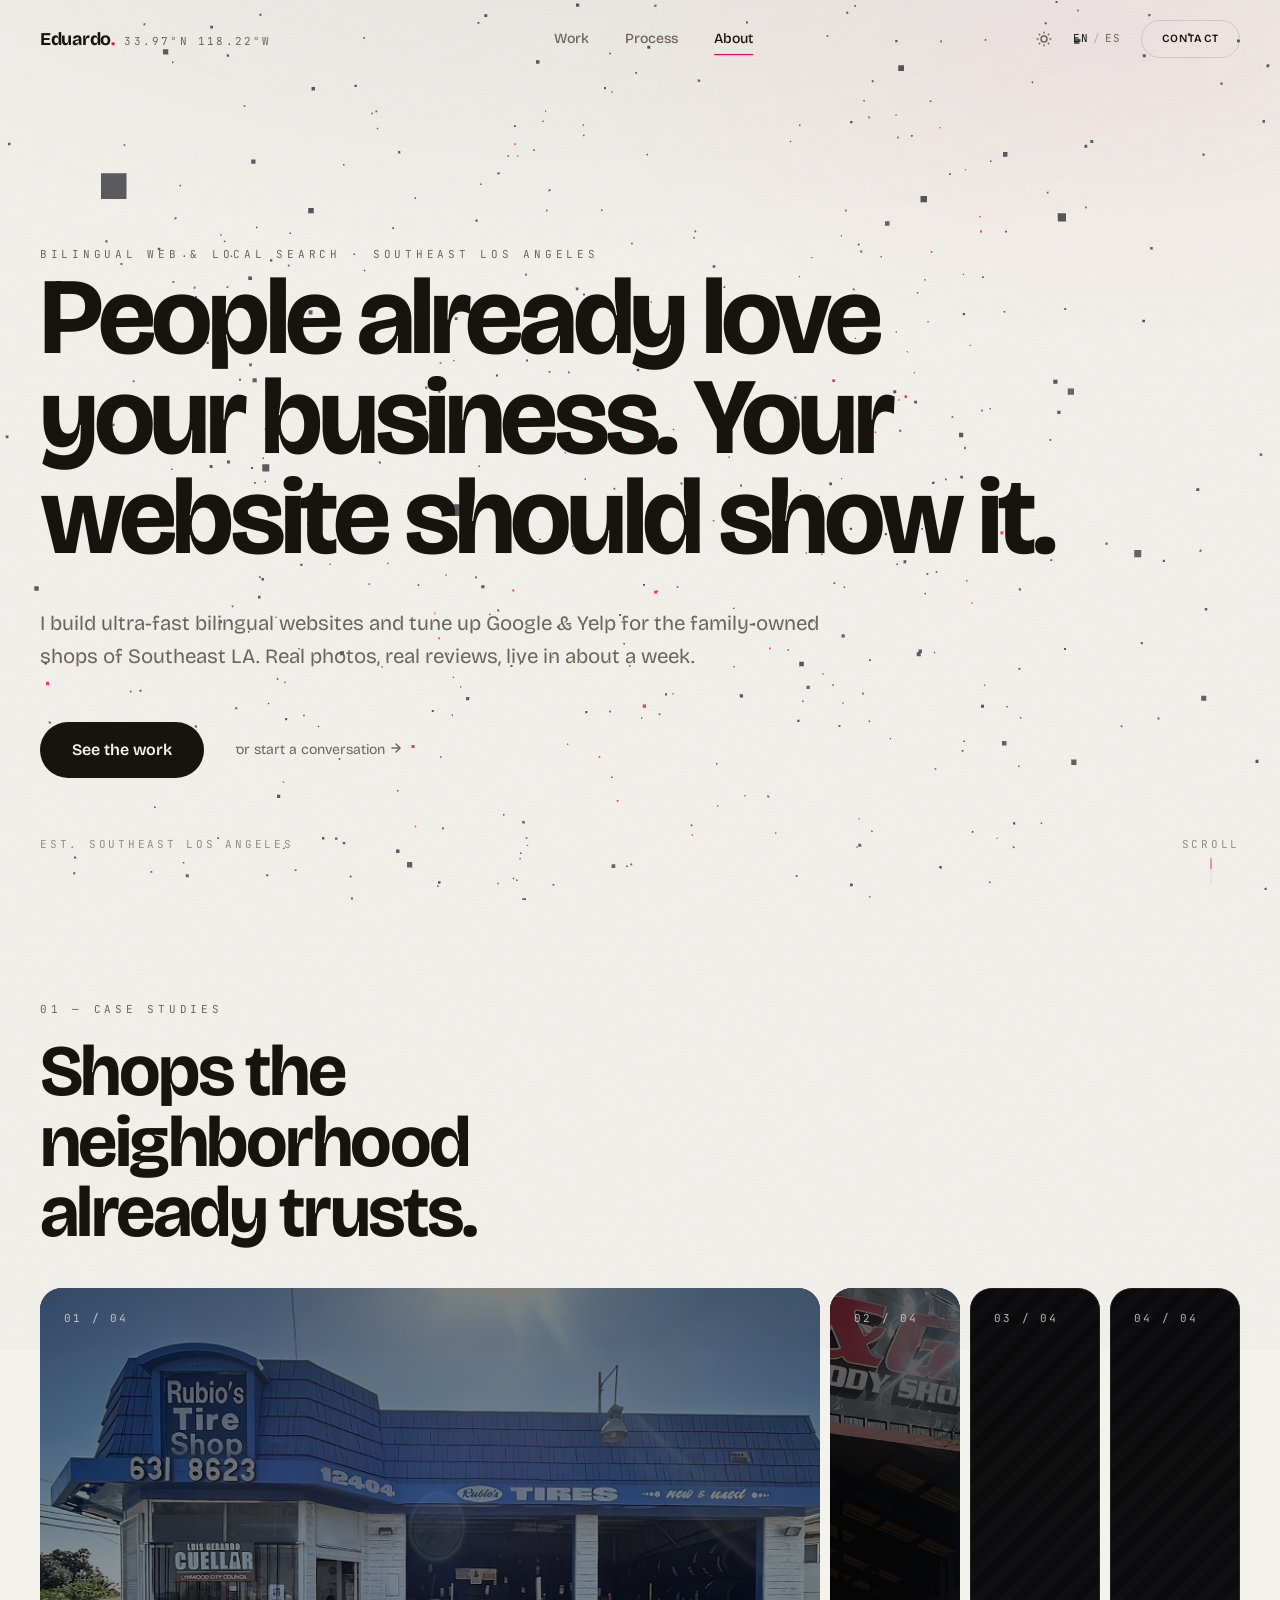
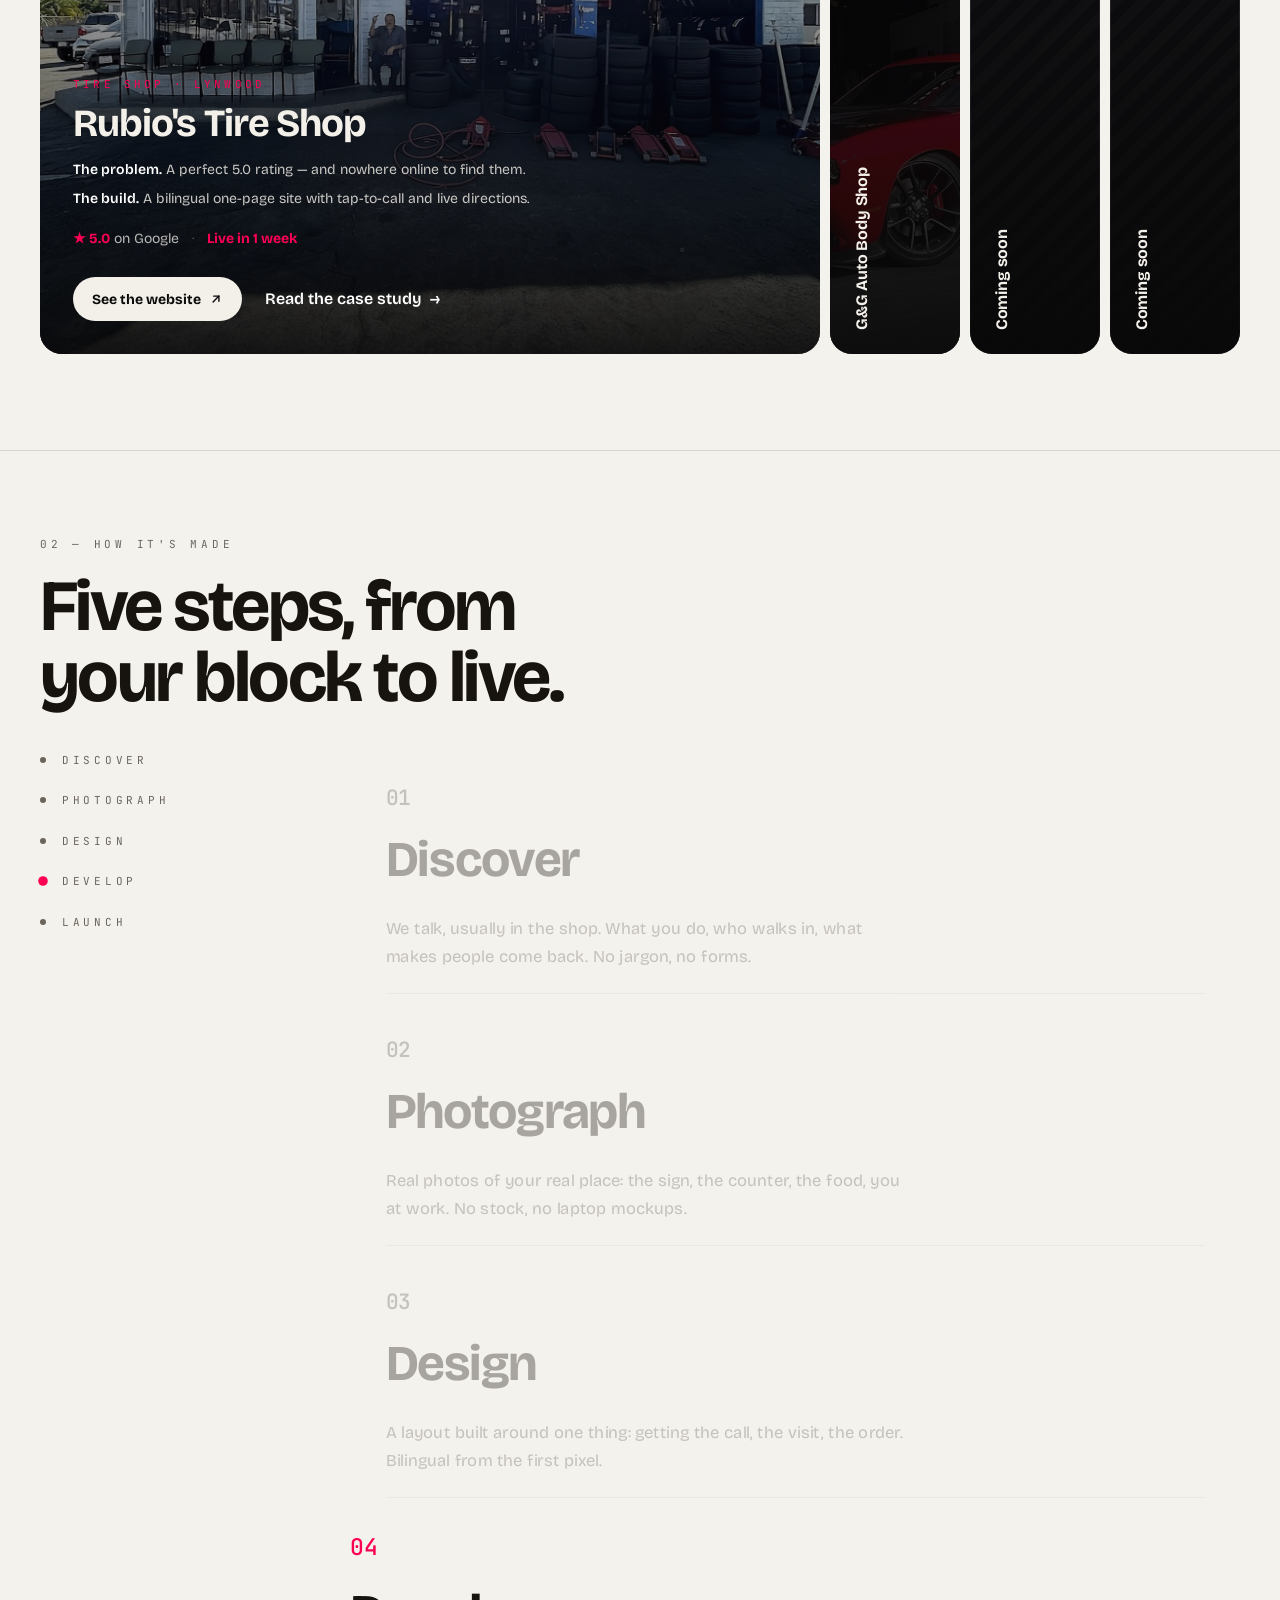
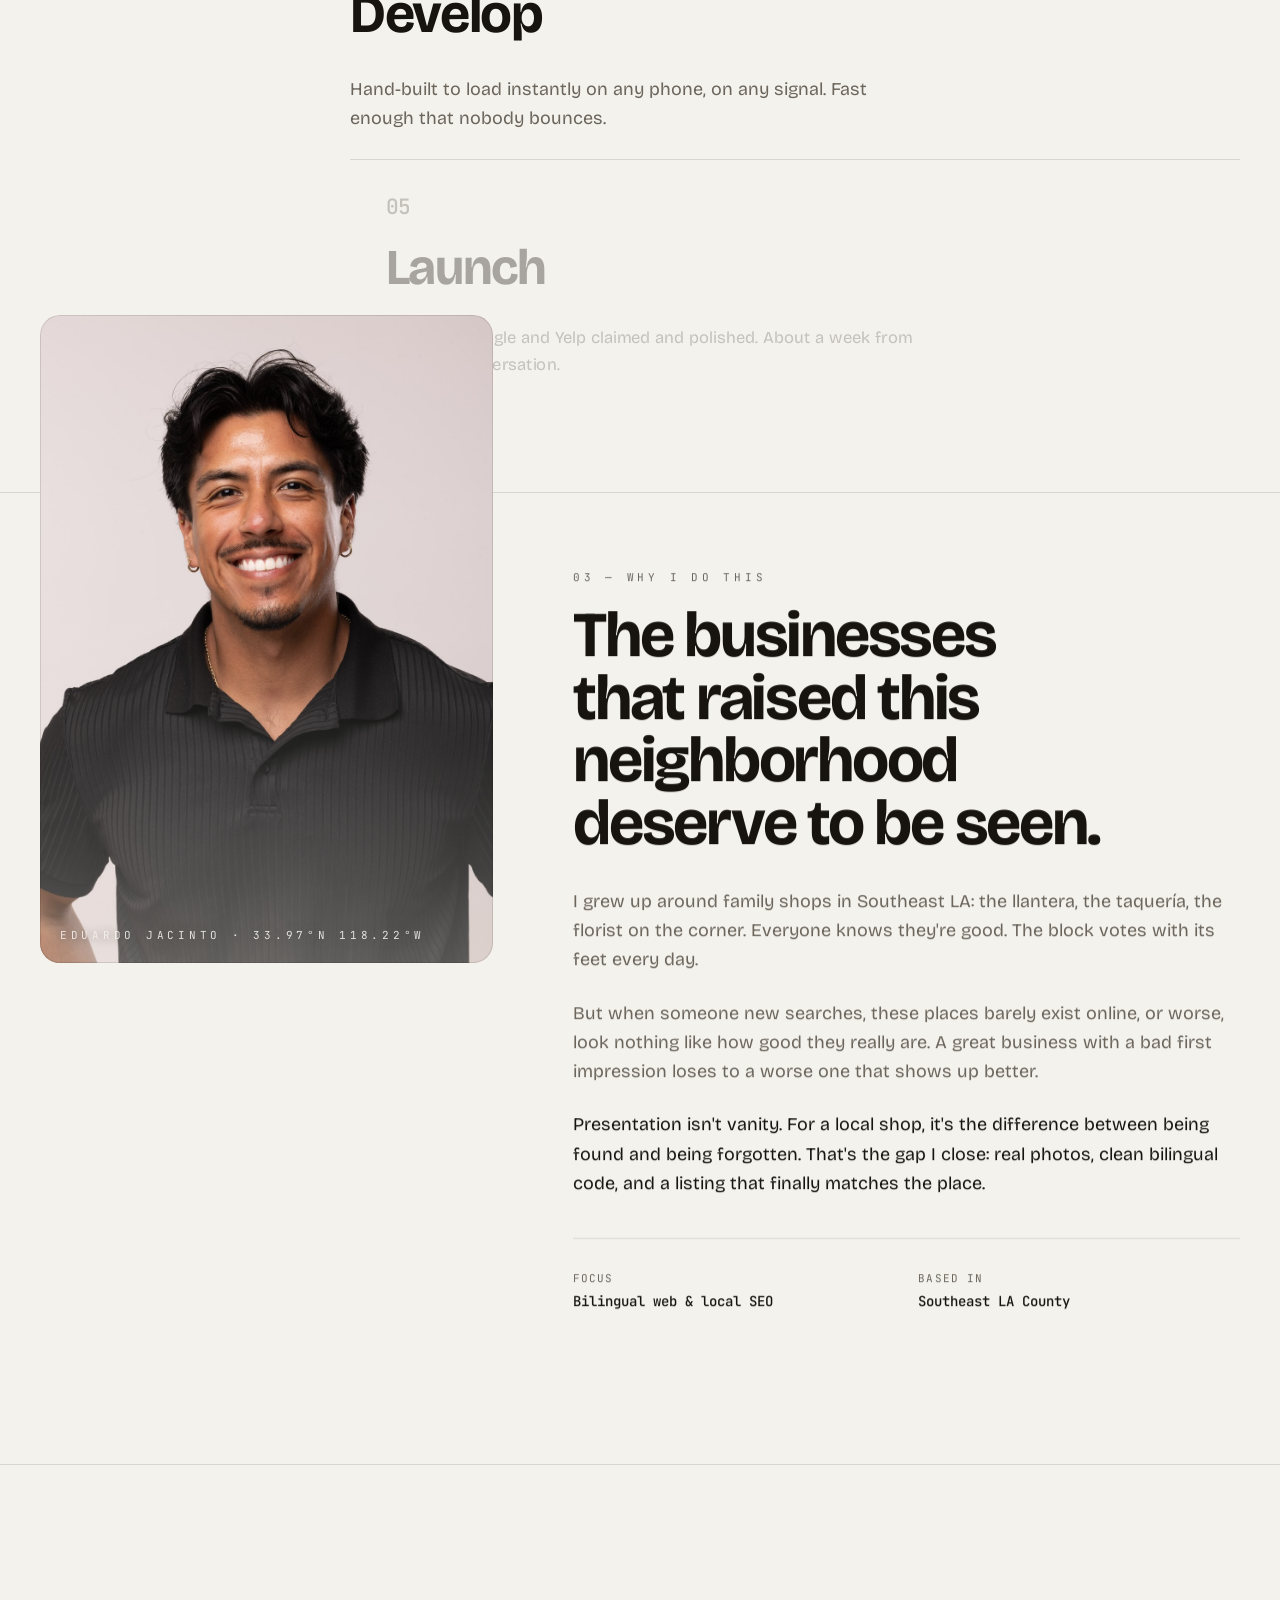
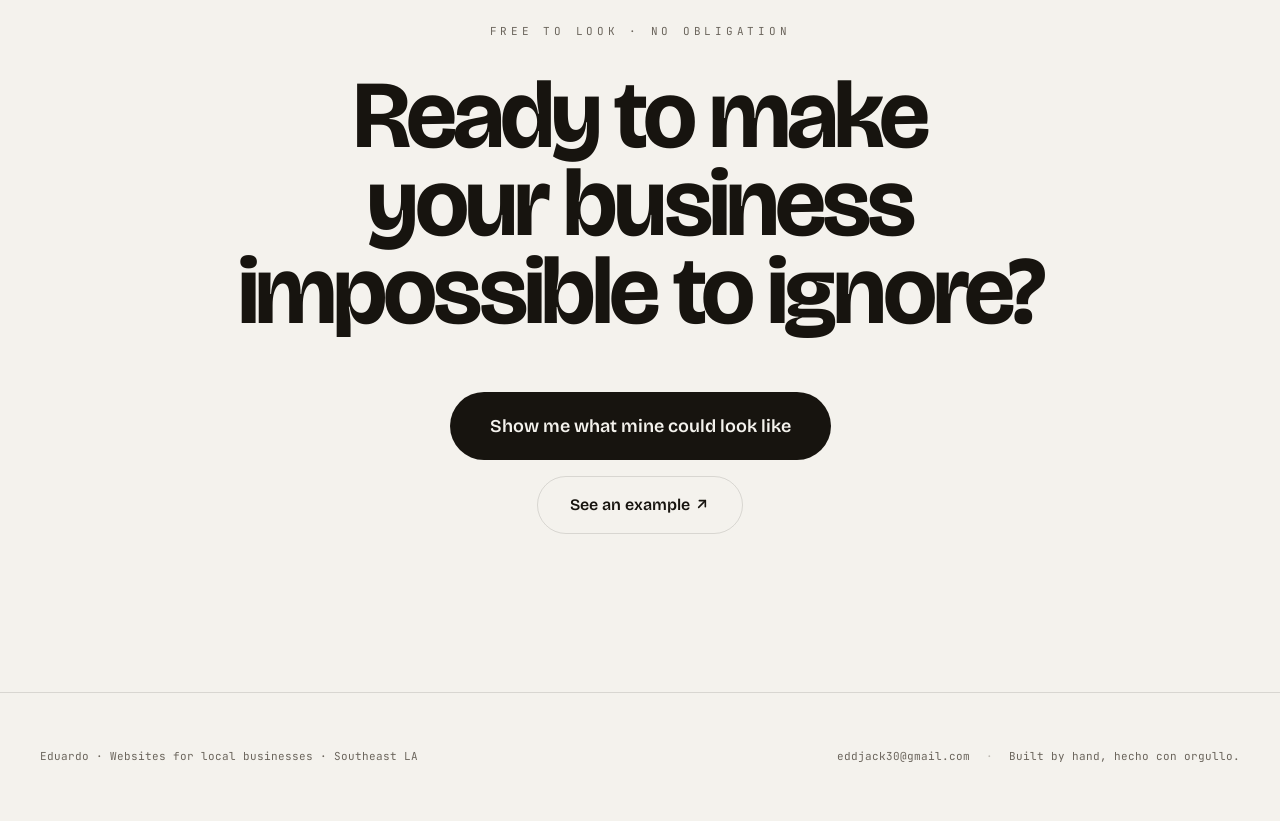
==== commit 1572575e: "Halve the primary-button hover glow rgba(252,0,84,0.5) -> 0.25 on .btn-primary:hover across all thre" ====
--- a/index.html
+++ b/index.html
@@ -376,7 +376,7 @@
         }
         .btn-primary { background: var(--ink); color: var(--bg); padding: 1rem 2rem; }
         .btn-primary:hover, .btn-primary:focus-visible {
-            background: #fc0054; color: #fff; box-shadow: 0 12px 40px -8px rgba(252,0,84,0.5);
+            background: #fc0054; color: #fff; box-shadow: 0 12px 40px -8px rgba(252,0,84,0.25);
         }
         .btn-ghost {
             border: 1px solid var(--line); color: var(--ink); padding: 1rem 2rem;
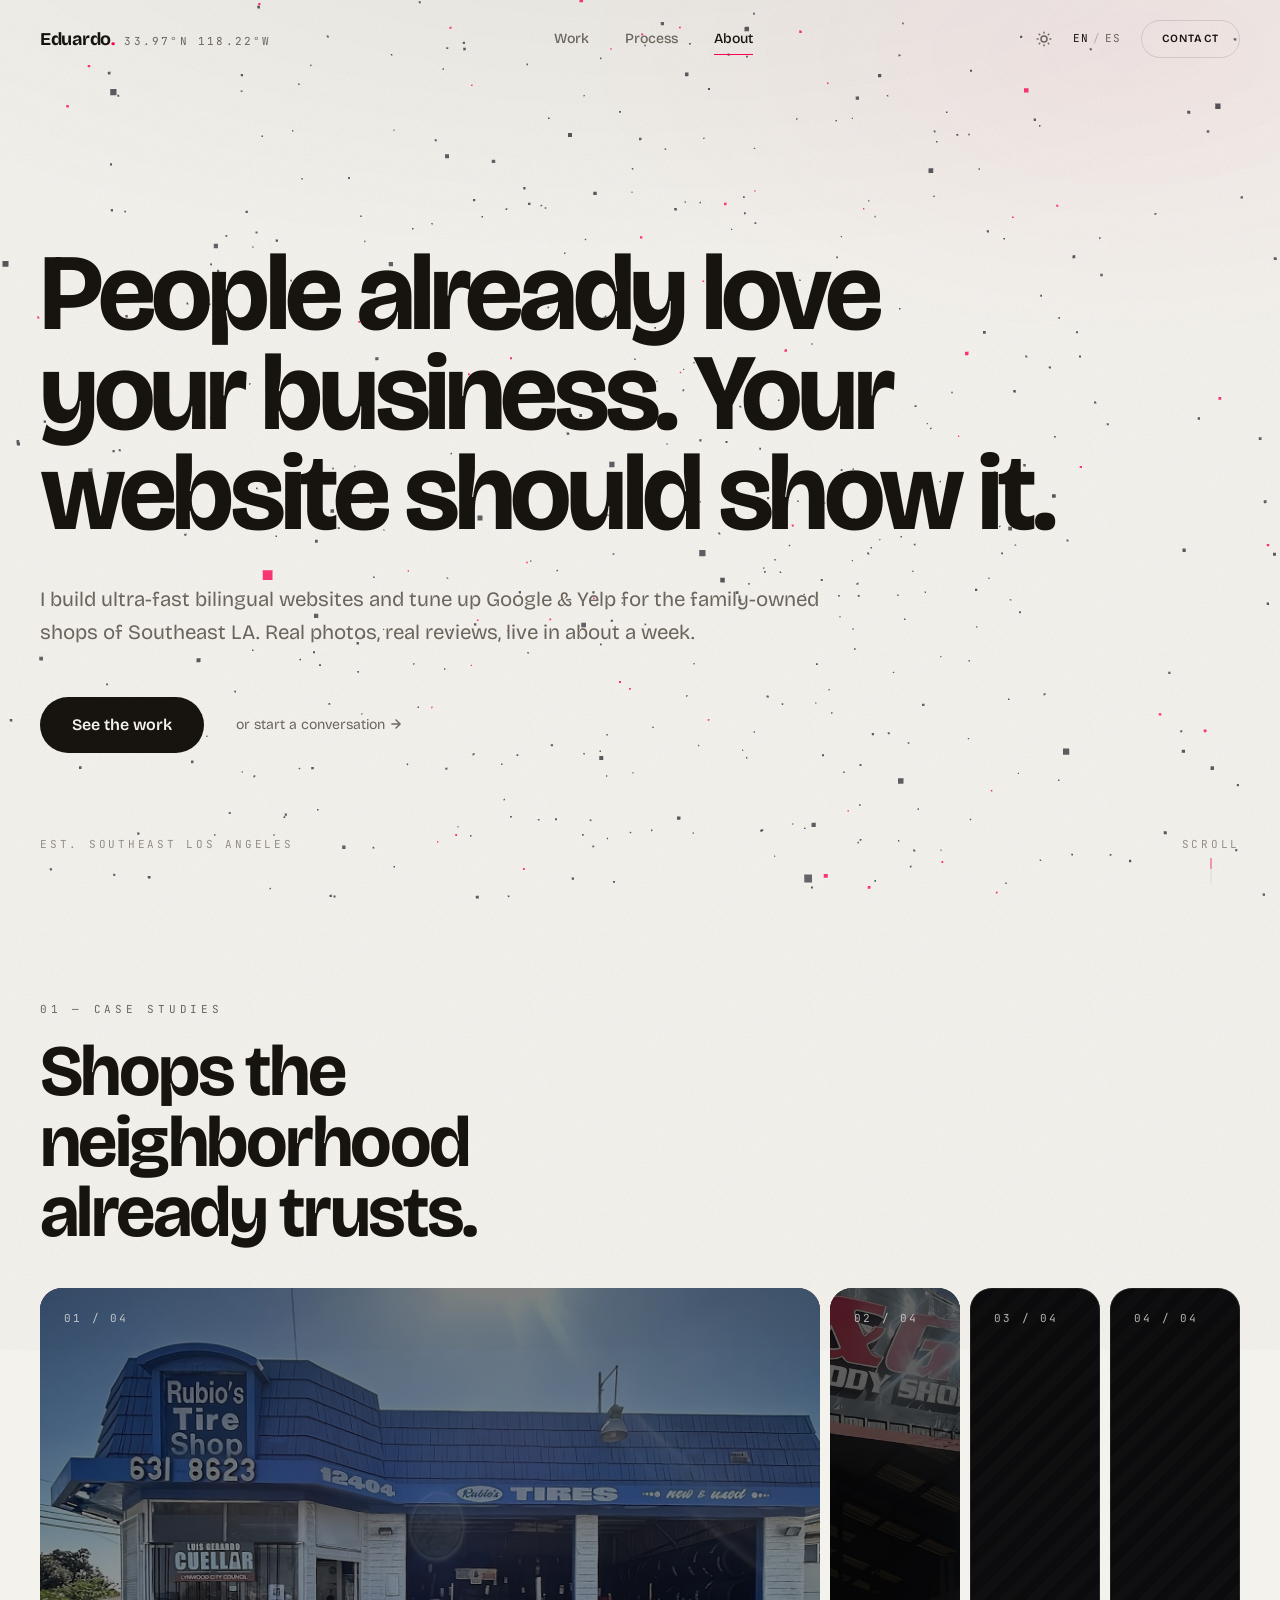
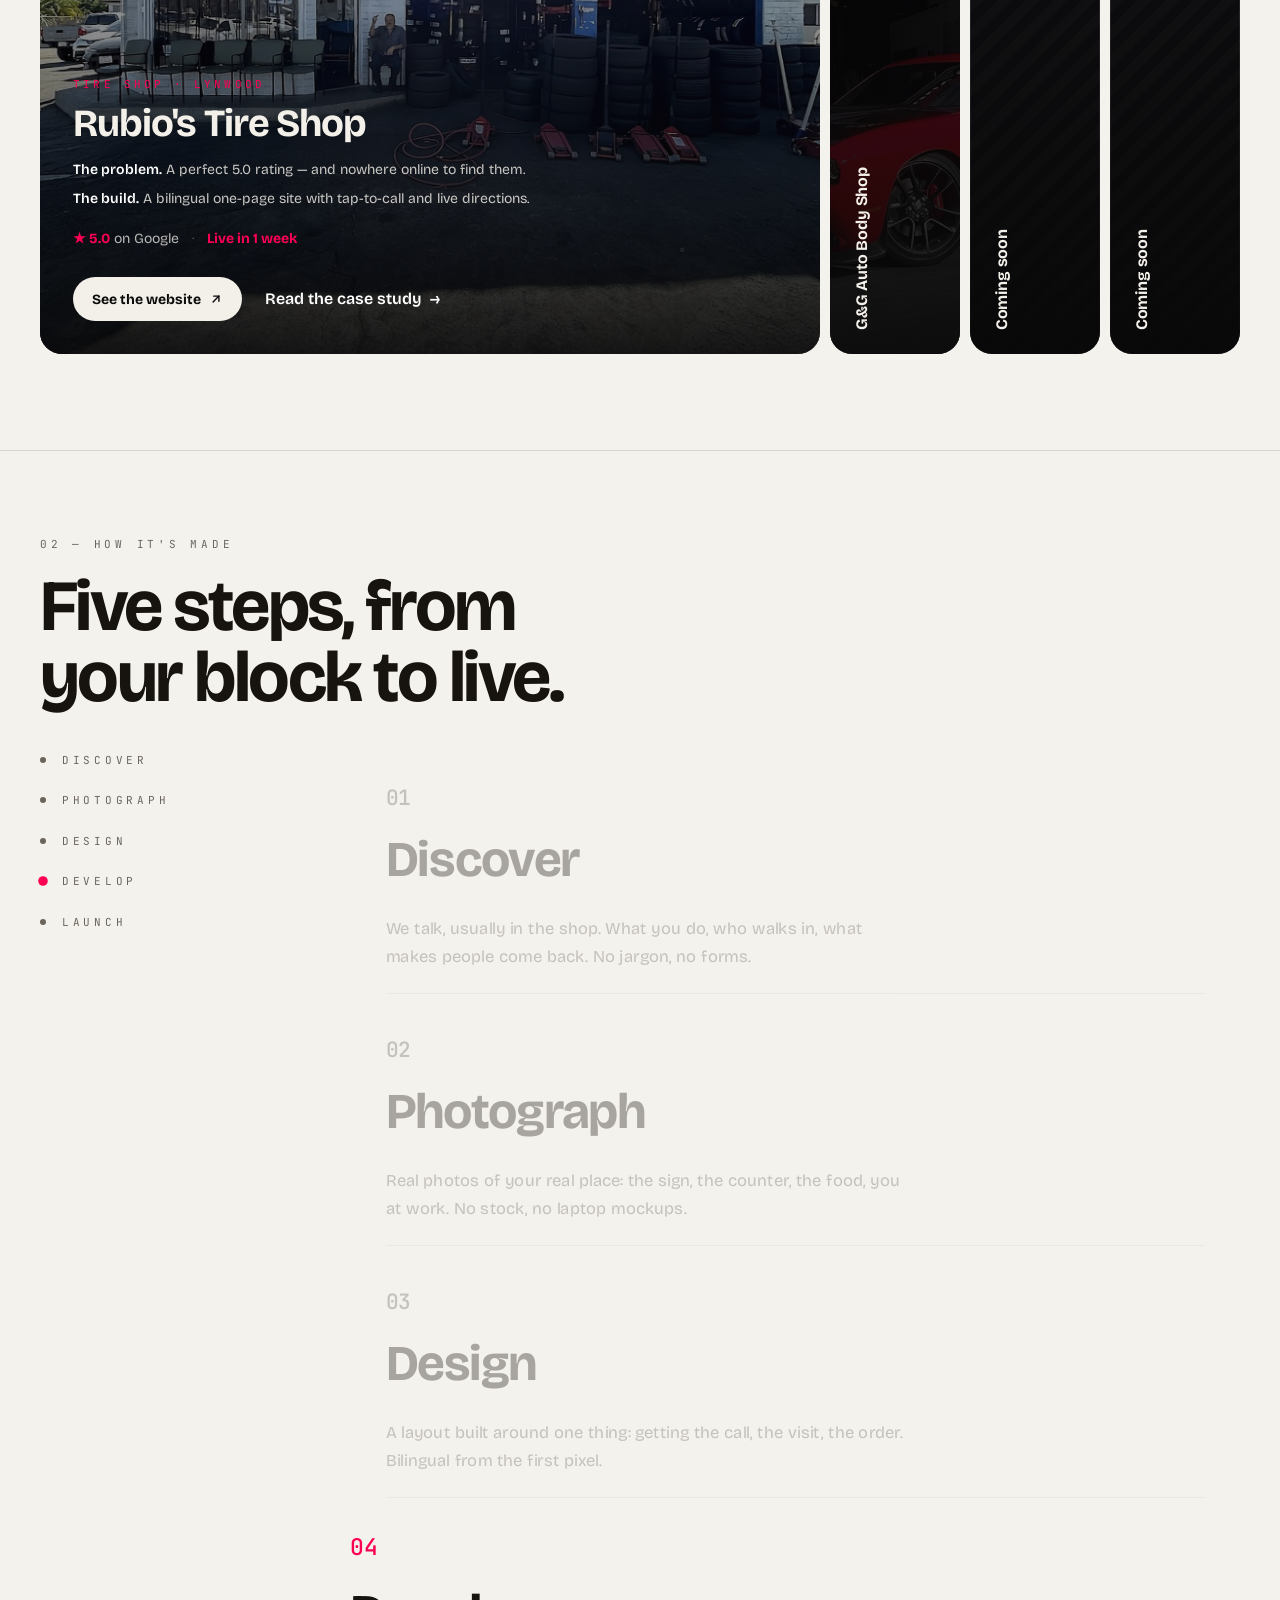
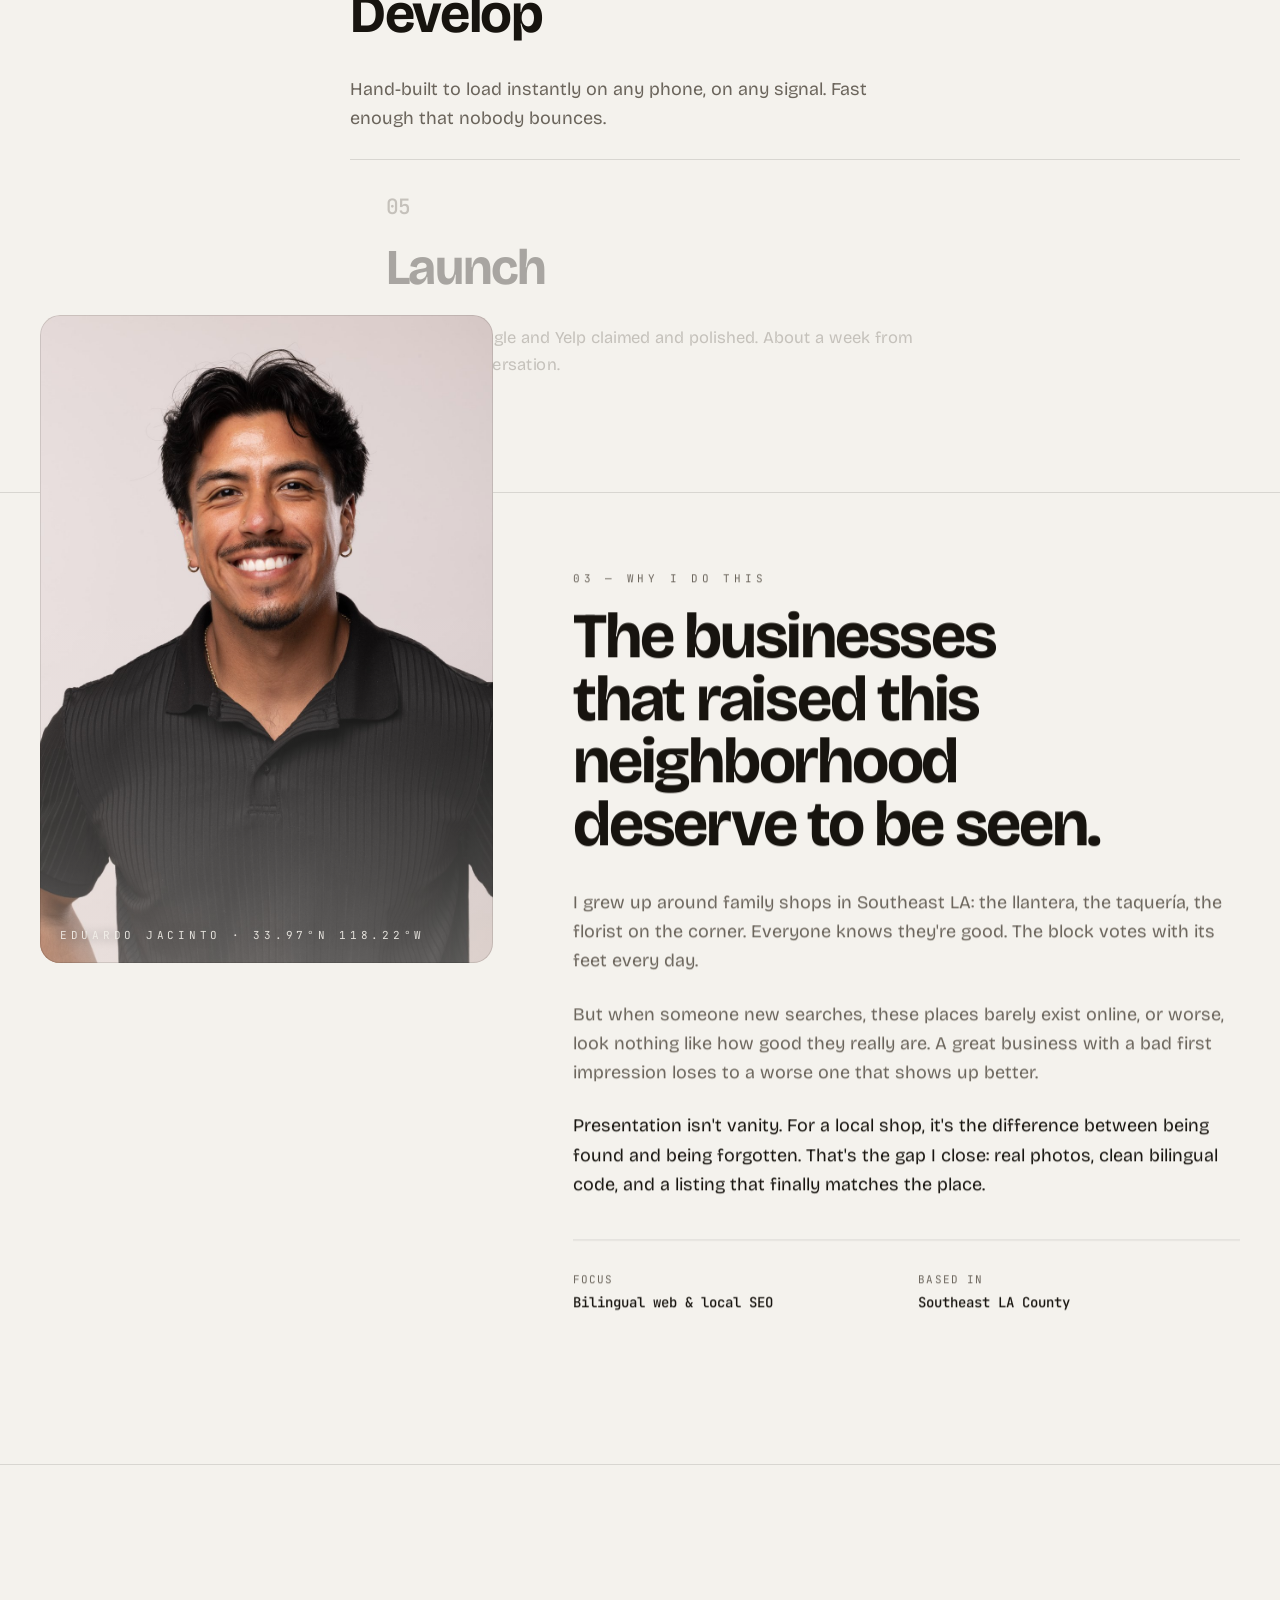
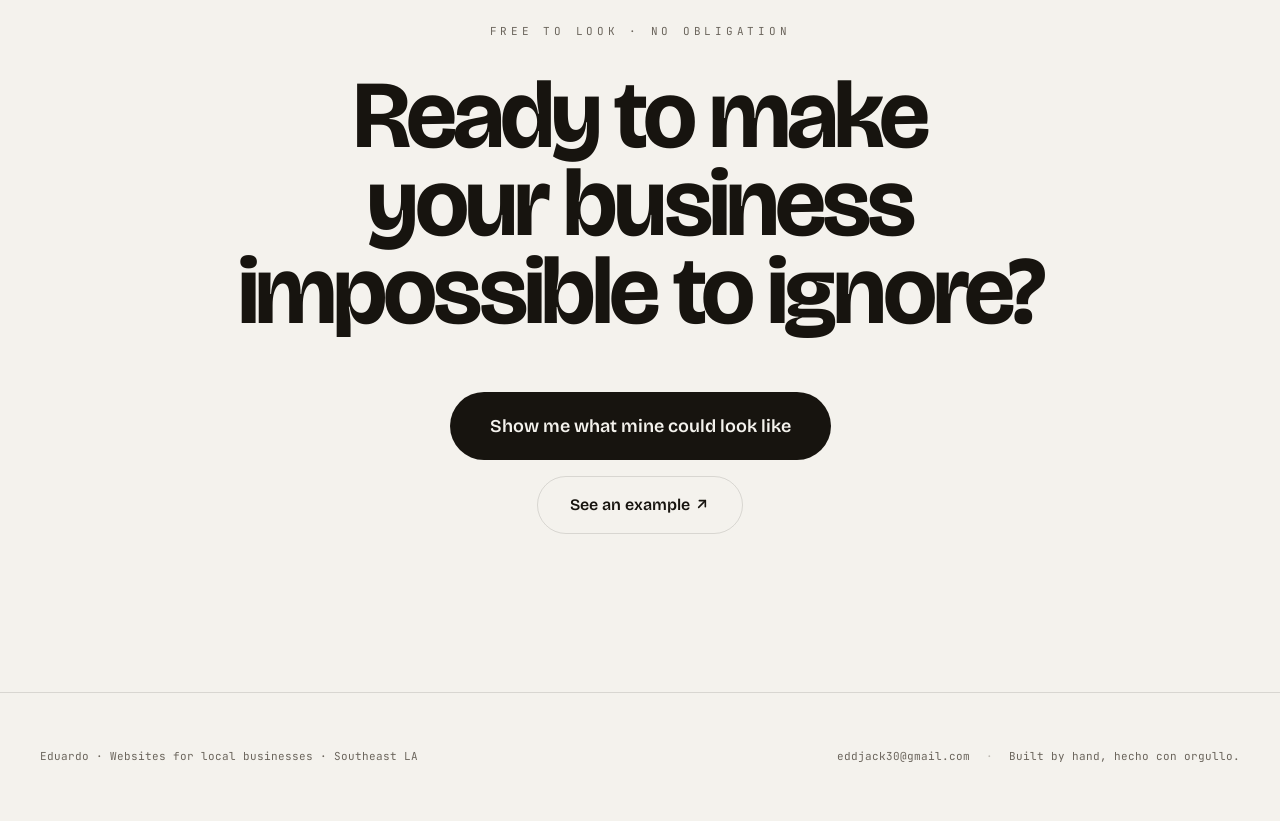
==== commit 897e3a06: "Drop the redundant hero eyebrow "Bilingual web & local search · Southeast Los Angeles" restated all " ====
--- a/index.html
+++ b/index.html
@@ -482,11 +482,8 @@
         <!-- ============ HERO ============ -->
         <section class="relative min-h-[100svh] flex flex-col justify-center max-w-7xl mx-auto px-6 sm:px-10" aria-label="Introduction">
             <div id="hero-content" class="relative z-10 pt-24">
-                <div class="kicker mb-8" data-lag="0.5">
-                    <span class="lang-en">Bilingual web &amp; local search · Southeast Los Angeles</span>
-                    <span class="lang-es">Web bilingüe y búsqueda local · Sureste de Los Ángeles</span>
-                </div>
-
+                <!-- No eyebrow here on purpose: the lede below already says bilingual,
+                     Google & Yelp and Southeast LA, and the corner mark says it again. -->
                 <h1 class="display text-[clamp(2.9rem,8.6vw,6.8rem)] max-w-[16ch]">
                     <span class="lang-en">People already love your business. Your website should show it.</span>
                     <span class="lang-es">Tu negocio ya es querido. Tu sitio web debería demostrarlo.</span>
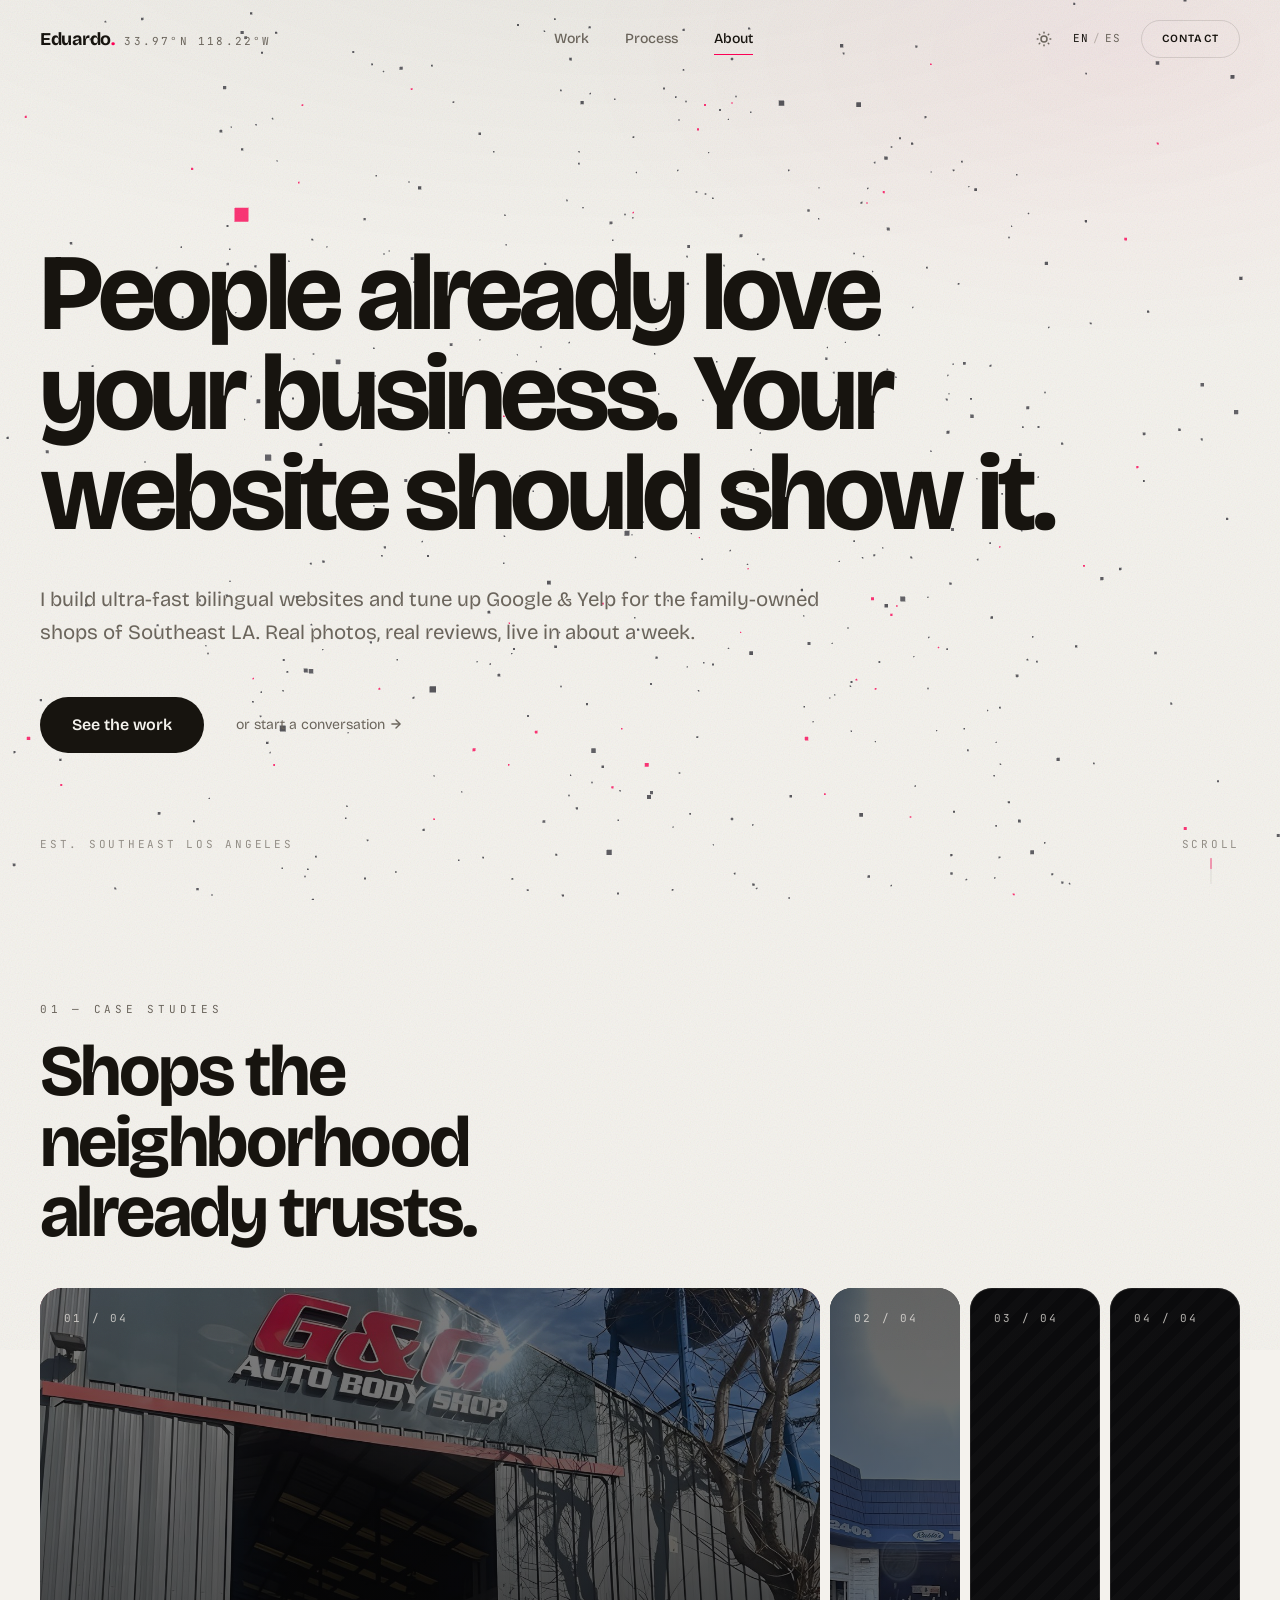
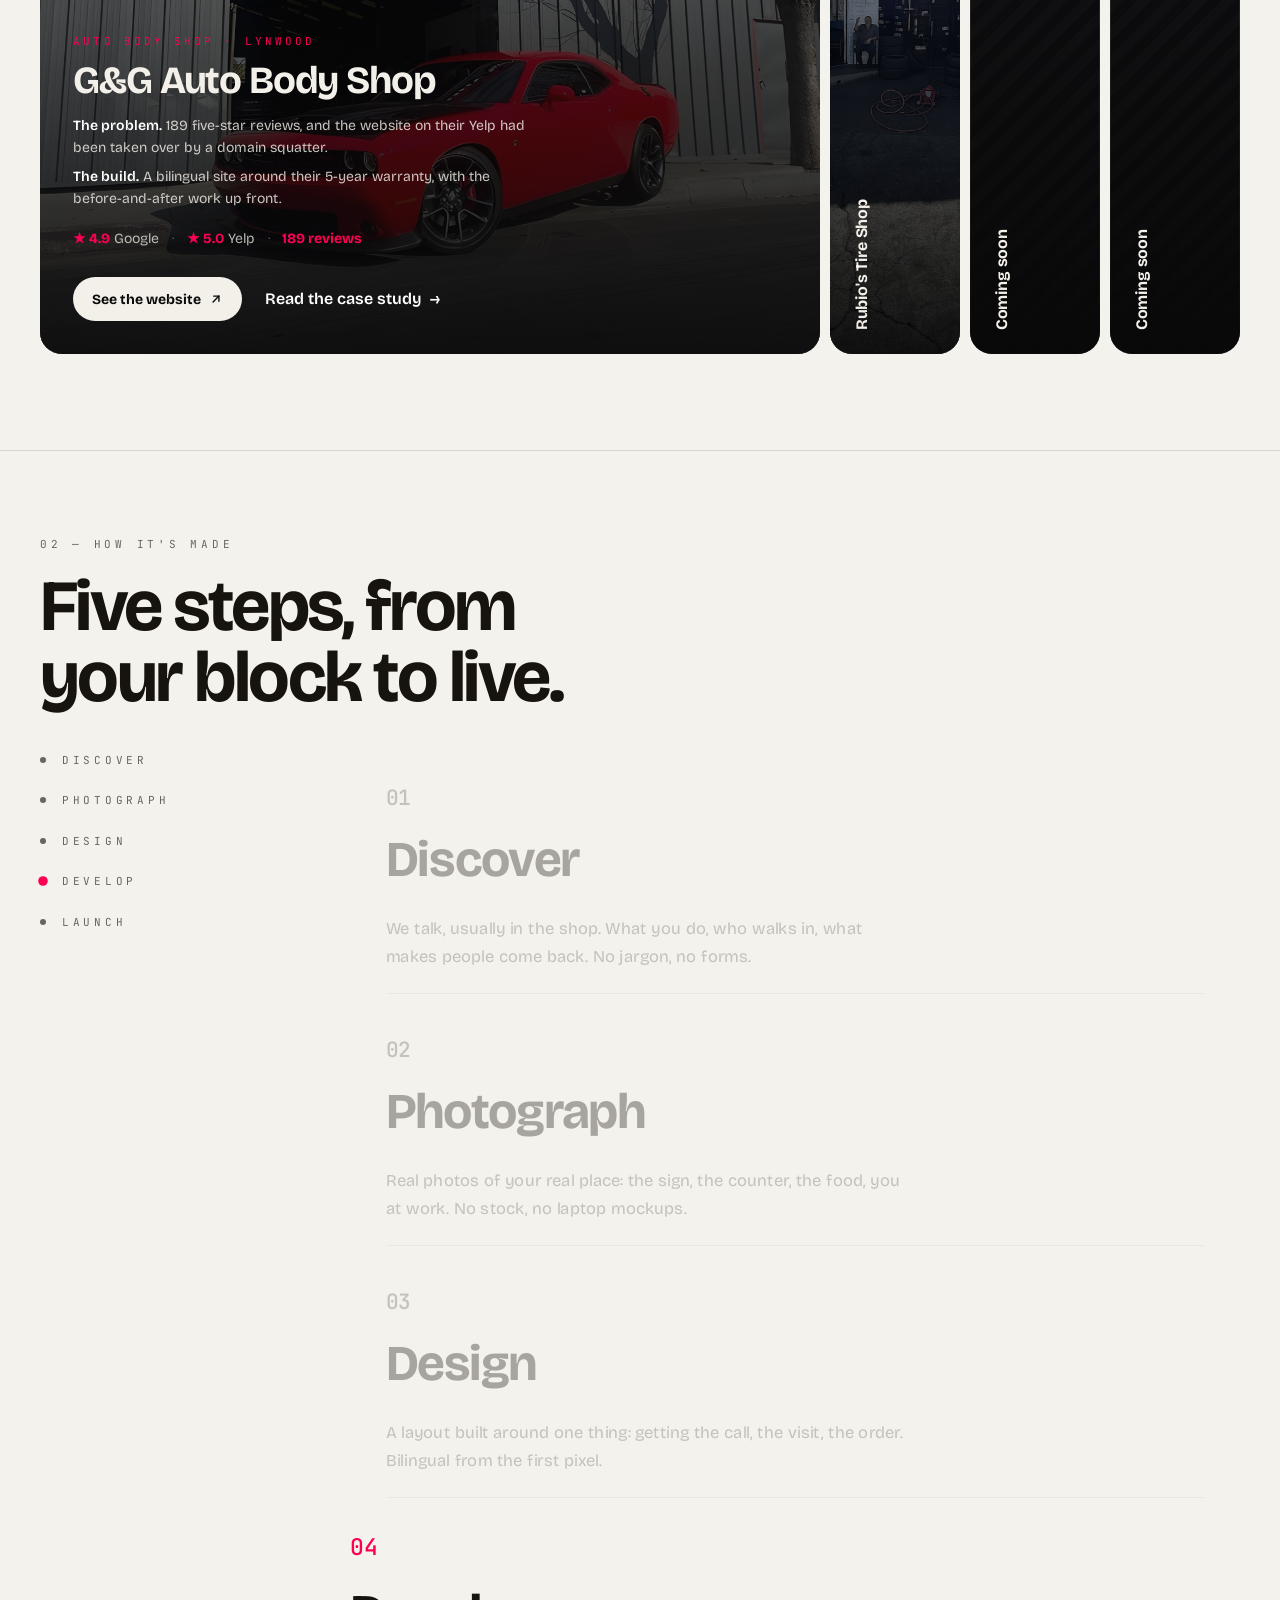
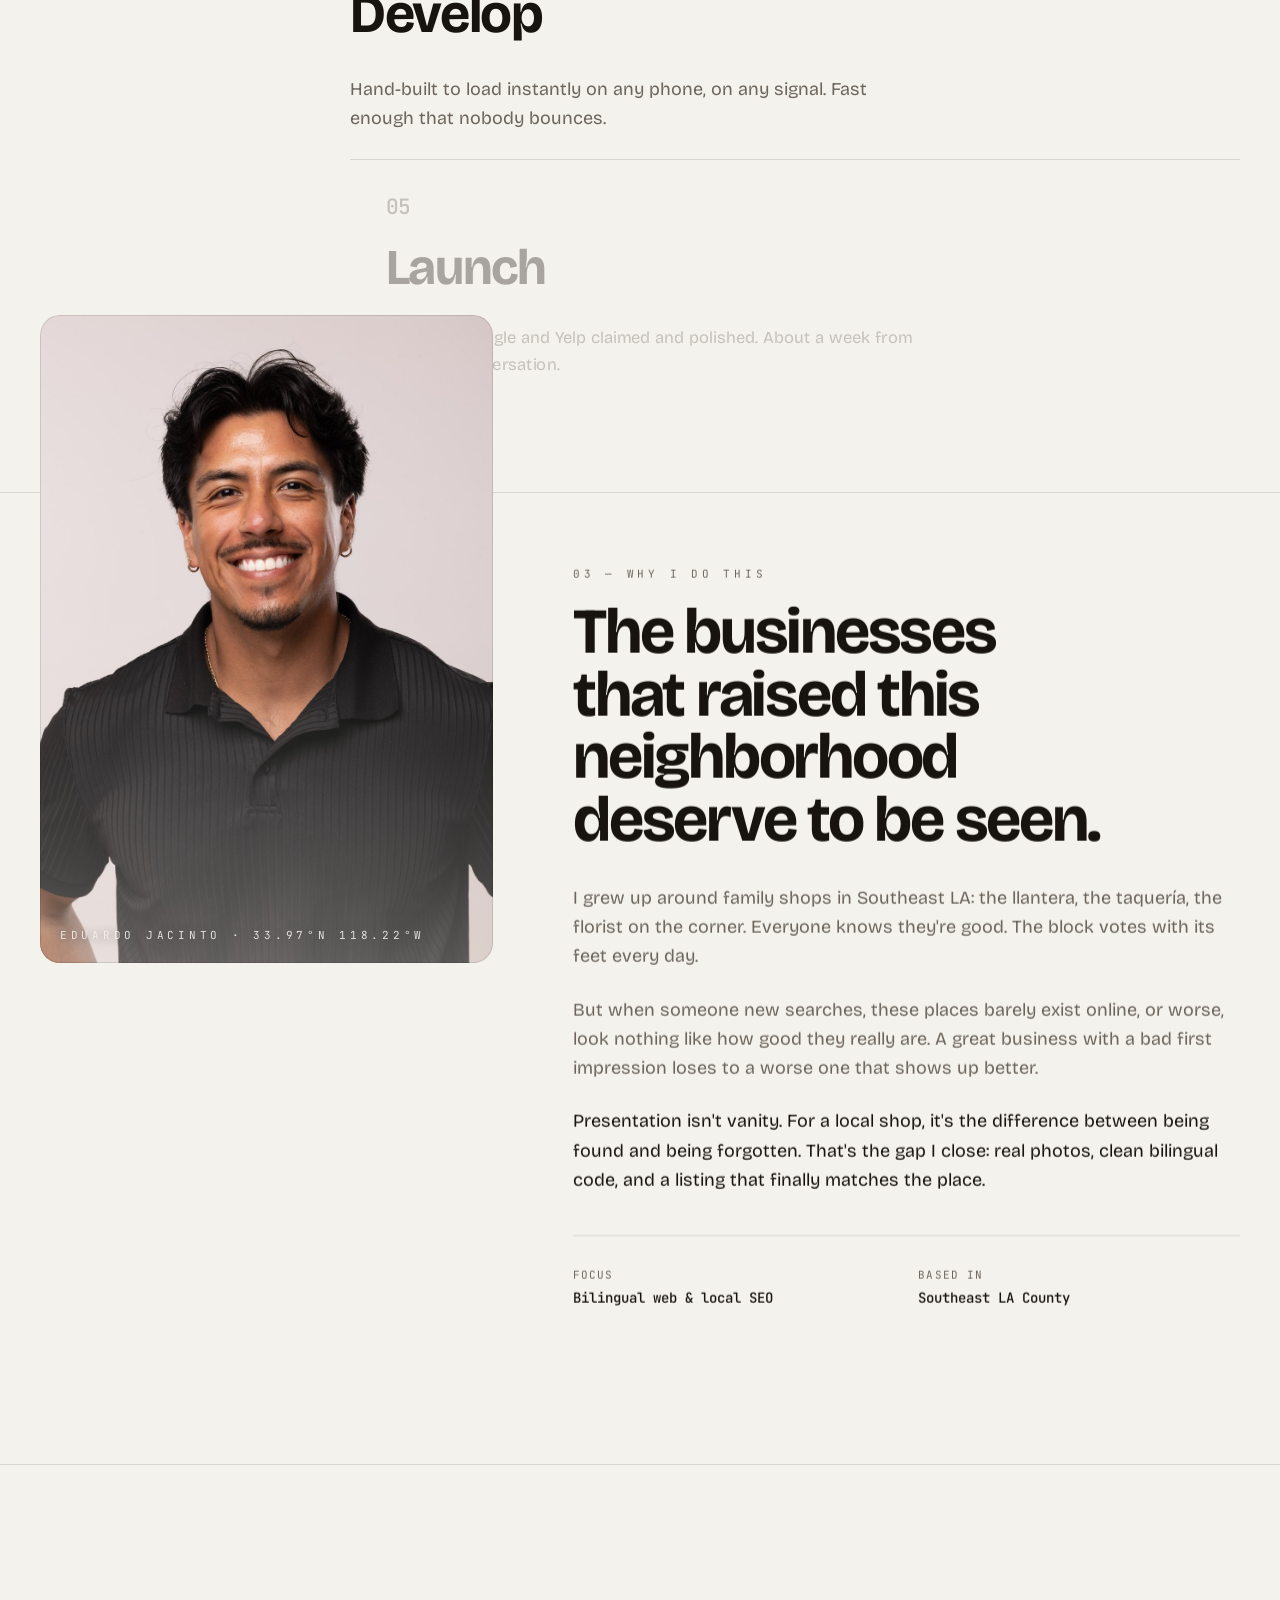
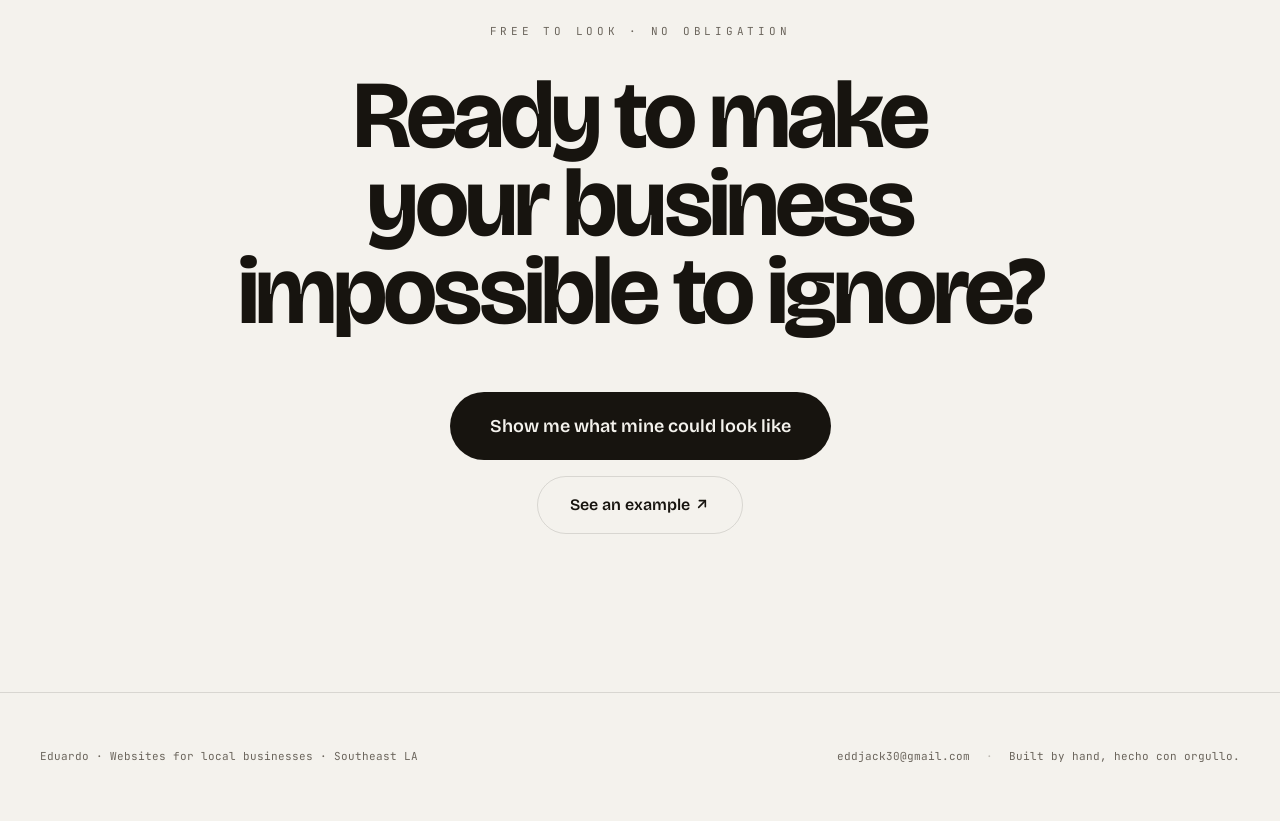
==== commit 79689329: "Lead the work carousel with G&G; point the closing CTA at it G&G is the stronger build and the live " ====
--- a/index.html
+++ b/index.html
@@ -527,8 +527,23 @@
             <div class="max-w-7xl mx-auto px-6 sm:px-10 depth">
                 <div class="accordion" role="list">
 
-                    <article class="panel is-open" data-panel data-href="rubios-case-study.html" data-cursor="view" role="listitem" style="--img:url('assets/img/rubios-storefront.jpg')">
-                        <span class="panel-num">01 / 04</span><span class="panel-tab"><span class="panel-vtitle">Rubio&#39;s Tire Shop</span></span>
+                    <article class="panel is-open" data-panel data-href="gg-case-study.html" data-cursor="view" role="listitem" style="--img:url('assets/img/gg-storefront.jpg');--veil:0.60">
+                        <span class="panel-num">01 / 04</span><span class="panel-tab"><span class="panel-vtitle">G&amp;G Auto Body Shop</span></span>
+                        <div class="panel-body">
+                            <span class="panel-k"><span class="lang-en">Auto body shop &middot; Lynwood</span><span class="lang-es">Taller de hojalater&iacute;a &middot; Lynwood</span></span>
+                            <h3>G&amp;G Auto Body Shop</h3>
+                            <p class="panel-copy"><b><span class="lang-en">The problem.</span><span class="lang-es">El problema.</span></b> <span class="lang-en">189 five-star reviews, and the website on their Yelp had been taken over by a domain squatter.</span><span class="lang-es">189 rese&ntilde;as de cinco estrellas, y la p&aacute;gina en su Yelp la hab&iacute;a tomado un revendedor de dominios.</span></p>
+                            <p class="panel-copy"><b><span class="lang-en">The build.</span><span class="lang-es">La soluci&oacute;n.</span></b> <span class="lang-en">A bilingual site around their 5-year warranty, with the before-and-after work up front.</span><span class="lang-es">Un sitio biling&uuml;e sobre su garant&iacute;a de 5 a&ntilde;os, con el antes y despu&eacute;s por delante.</span></p>
+                            <div class="panel-result"><span><b>&#9733;&#xFE0E; 4.9</b> <span class="lang-en">Google</span><span class="lang-es">Google</span></span><span class="panel-dot">&middot;</span><span><b>&#9733;&#xFE0E; 5.0</b> Yelp</span><span class="panel-dot">&middot;</span><span><b>189 <span class="lang-en">reviews</span><span class="lang-es">rese&ntilde;as</span></b></span></div>
+                            <div class="panel-ctas">
+                                <a href="gg-auto-body/" target="_blank" rel="noopener" class="panel-btn" data-cursor="link"><span class="lang-en">See the website</span><span class="lang-es">Ver el sitio</span><svg class="ico" viewBox="0 0 24 24" fill="none" stroke="currentColor" stroke-width="2.4" stroke-linecap="round" stroke-linejoin="round" aria-hidden="true" focusable="false"><path d="M7 17 17 7"/><path d="M8 7h9v9"/></svg></a>
+                                <a href="gg-case-study.html" class="panel-cta" data-cursor="link"><span class="lang-en">Read the case study</span><span class="lang-es">Ver el caso completo</span> <span aria-hidden="true">&rarr;</span></a>
+                            </div>
+                        </div>
+                    </article>
+
+                    <article class="panel" data-panel data-href="rubios-case-study.html" data-cursor="view" role="listitem" style="--img:url('assets/img/rubios-storefront.jpg')">
+                        <span class="panel-num">02 / 04</span><span class="panel-tab"><span class="panel-vtitle">Rubio&#39;s Tire Shop</span></span>
                         <div class="panel-body">
                             <span class="panel-k"><span class="lang-en">Tire shop &middot; Lynwood</span><span class="lang-es">Llantera &middot; Lynwood</span></span>
                             <h3>Rubio&#39;s Tire Shop</h3>
@@ -538,21 +553,6 @@
                             <div class="panel-ctas">
                                 <a href="rubios-tire-shop/" target="_blank" rel="noopener" class="panel-btn" data-cursor="link"><span class="lang-en">See the website</span><span class="lang-es">Ver el sitio</span><svg class="ico" viewBox="0 0 24 24" fill="none" stroke="currentColor" stroke-width="2.4" stroke-linecap="round" stroke-linejoin="round" aria-hidden="true" focusable="false"><path d="M7 17 17 7"/><path d="M8 7h9v9"/></svg></a>
                                 <a href="rubios-case-study.html" class="panel-cta" data-cursor="link"><span class="lang-en">Read the case study</span><span class="lang-es">Ver el caso completo</span> <span aria-hidden="true">&rarr;</span></a>
-                            </div>
-                        </div>
-                    </article>
-
-                    <article class="panel" data-panel data-href="gg-case-study.html" data-cursor="view" role="listitem" style="--img:url('assets/img/gg-storefront.jpg');--veil:0.60">
-                        <span class="panel-num">02 / 04</span><span class="panel-tab"><span class="panel-vtitle">G&amp;G Auto Body Shop</span></span>
-                        <div class="panel-body">
-                            <span class="panel-k"><span class="lang-en">Auto body shop &middot; Lynwood</span><span class="lang-es">Taller de hojalater&iacute;a &middot; Lynwood</span></span>
-                            <h3>G&amp;G Auto Body Shop</h3>
-                            <p class="panel-copy"><b><span class="lang-en">The problem.</span><span class="lang-es">El problema.</span></b> <span class="lang-en">189 five-star reviews, and the website on their Yelp had been taken over by a domain squatter.</span><span class="lang-es">189 rese&ntilde;as de cinco estrellas, y la p&aacute;gina en su Yelp la hab&iacute;a tomado un revendedor de dominios.</span></p>
-                            <p class="panel-copy"><b><span class="lang-en">The build.</span><span class="lang-es">La soluci&oacute;n.</span></b> <span class="lang-en">A bilingual site around their 5-year warranty, with the before-and-after work up front.</span><span class="lang-es">Un sitio biling&uuml;e sobre su garant&iacute;a de 5 a&ntilde;os, con el antes y despu&eacute;s por delante.</span></p>
-                            <div class="panel-result"><span><b>&#9733;&#xFE0E; 4.9</b> <span class="lang-en">Google</span><span class="lang-es">Google</span></span><span class="panel-dot">&middot;</span><span><b>&#9733;&#xFE0E; 5.0</b> Yelp</span><span class="panel-dot">&middot;</span><span><b>189 <span class="lang-en">reviews</span><span class="lang-es">rese&ntilde;as</span></b></span></div>
-                            <div class="panel-ctas">
-                                <a href="gg-auto-body/" target="_blank" rel="noopener" class="panel-btn" data-cursor="link"><span class="lang-en">See the website</span><span class="lang-es">Ver el sitio</span><svg class="ico" viewBox="0 0 24 24" fill="none" stroke="currentColor" stroke-width="2.4" stroke-linecap="round" stroke-linejoin="round" aria-hidden="true" focusable="false"><path d="M7 17 17 7"/><path d="M8 7h9v9"/></svg></a>
-                                <a href="gg-case-study.html" class="panel-cta" data-cursor="link"><span class="lang-en">Read the case study</span><span class="lang-es">Ver el caso completo</span> <span aria-hidden="true">&rarr;</span></a>
                             </div>
                         </div>
                     </article>
@@ -682,7 +682,7 @@
                         <span class="lang-en">Show me what mine could look like</span>
                         <span class="lang-es">Muéstrame cómo se vería el mío</span>
                     </a>
-                    <a href="rubios-tire-shop/" target="_blank" rel="noopener" class="btn btn-ghost !px-8 !py-4" data-cursor="link">
+                    <a href="gg-auto-body/" target="_blank" rel="noopener" class="btn btn-ghost !px-8 !py-4" data-cursor="link">
                         <span class="lang-en">See an example <svg class="ico" viewBox="0 0 24 24" fill="none" stroke="currentColor" stroke-width="2.4" stroke-linecap="round" stroke-linejoin="round" aria-hidden="true" focusable="false"><path d="M7 17 17 7"/><path d="M8 7h9v9"/></svg></span>
                         <span class="lang-es">Ver un ejemplo <svg class="ico" viewBox="0 0 24 24" fill="none" stroke="currentColor" stroke-width="2.4" stroke-linecap="round" stroke-linejoin="round" aria-hidden="true" focusable="false"><path d="M7 17 17 7"/><path d="M8 7h9v9"/></svg></span>
                     </a>
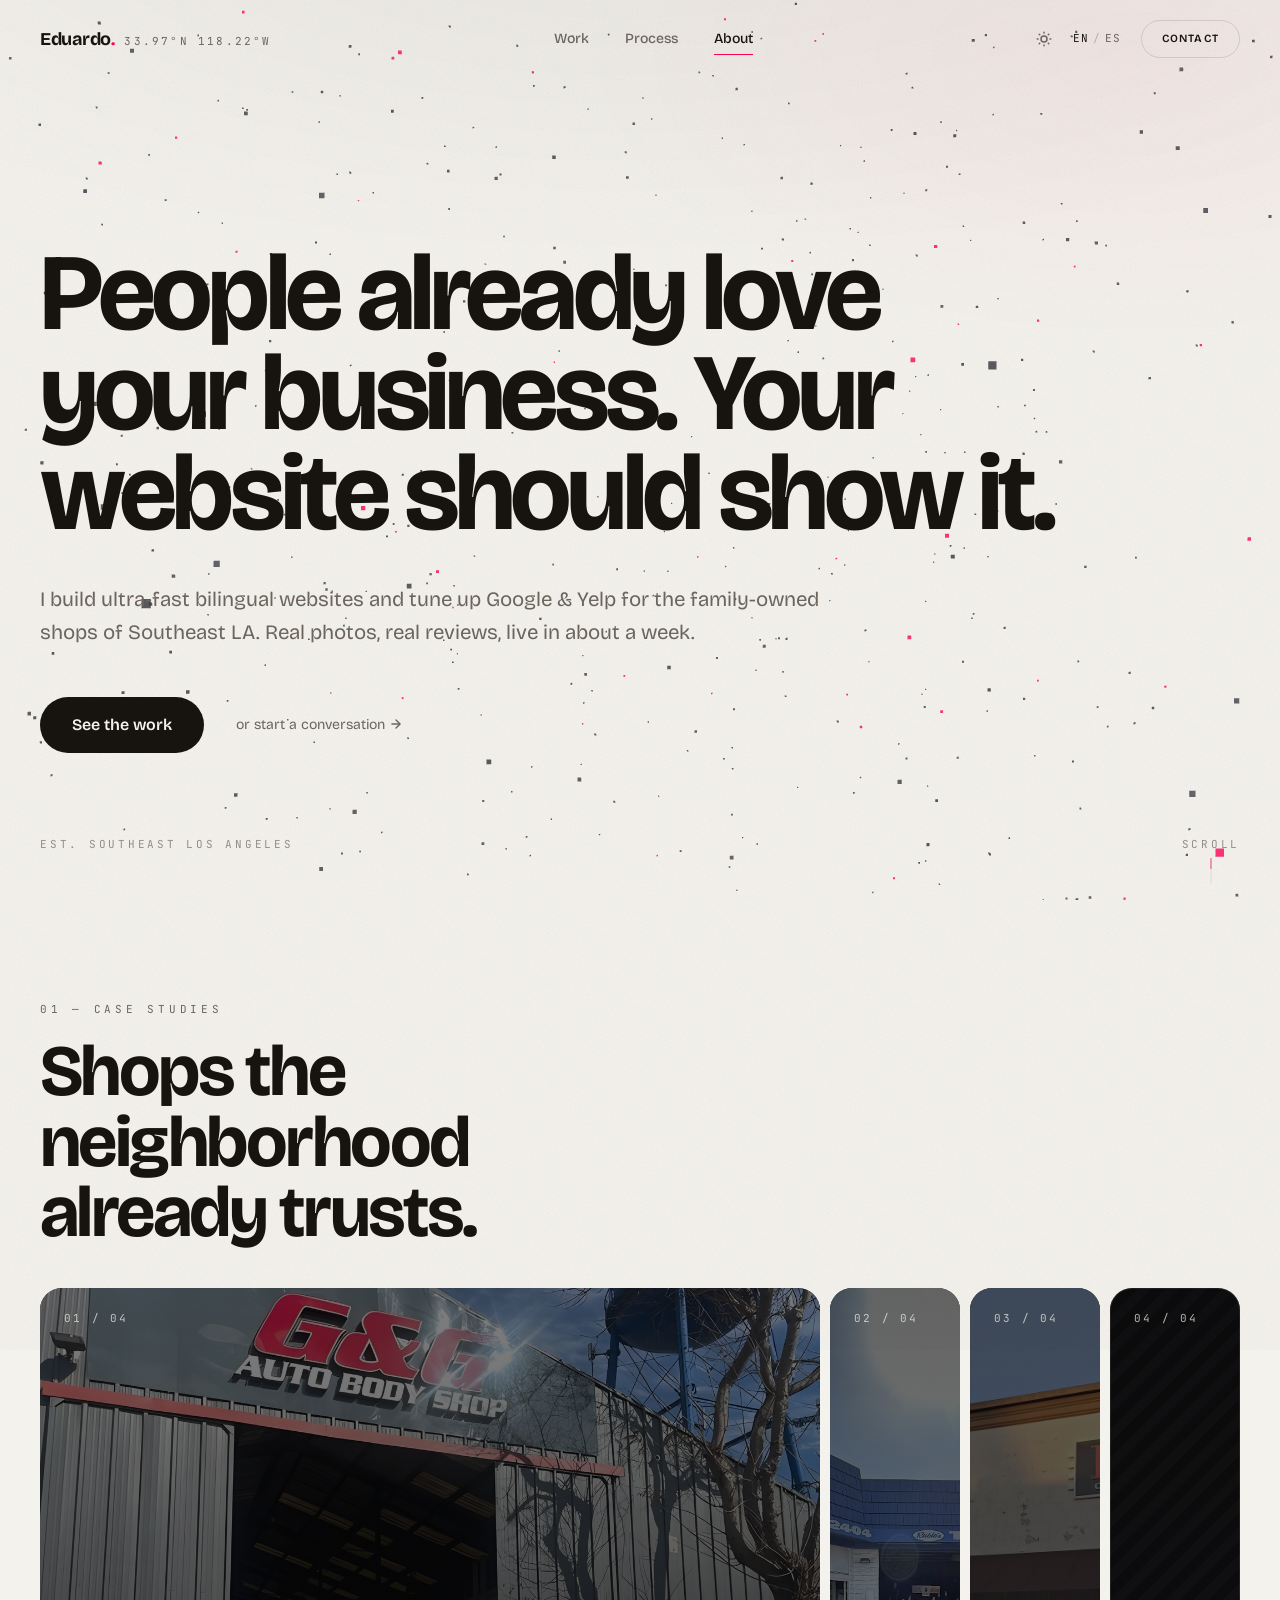
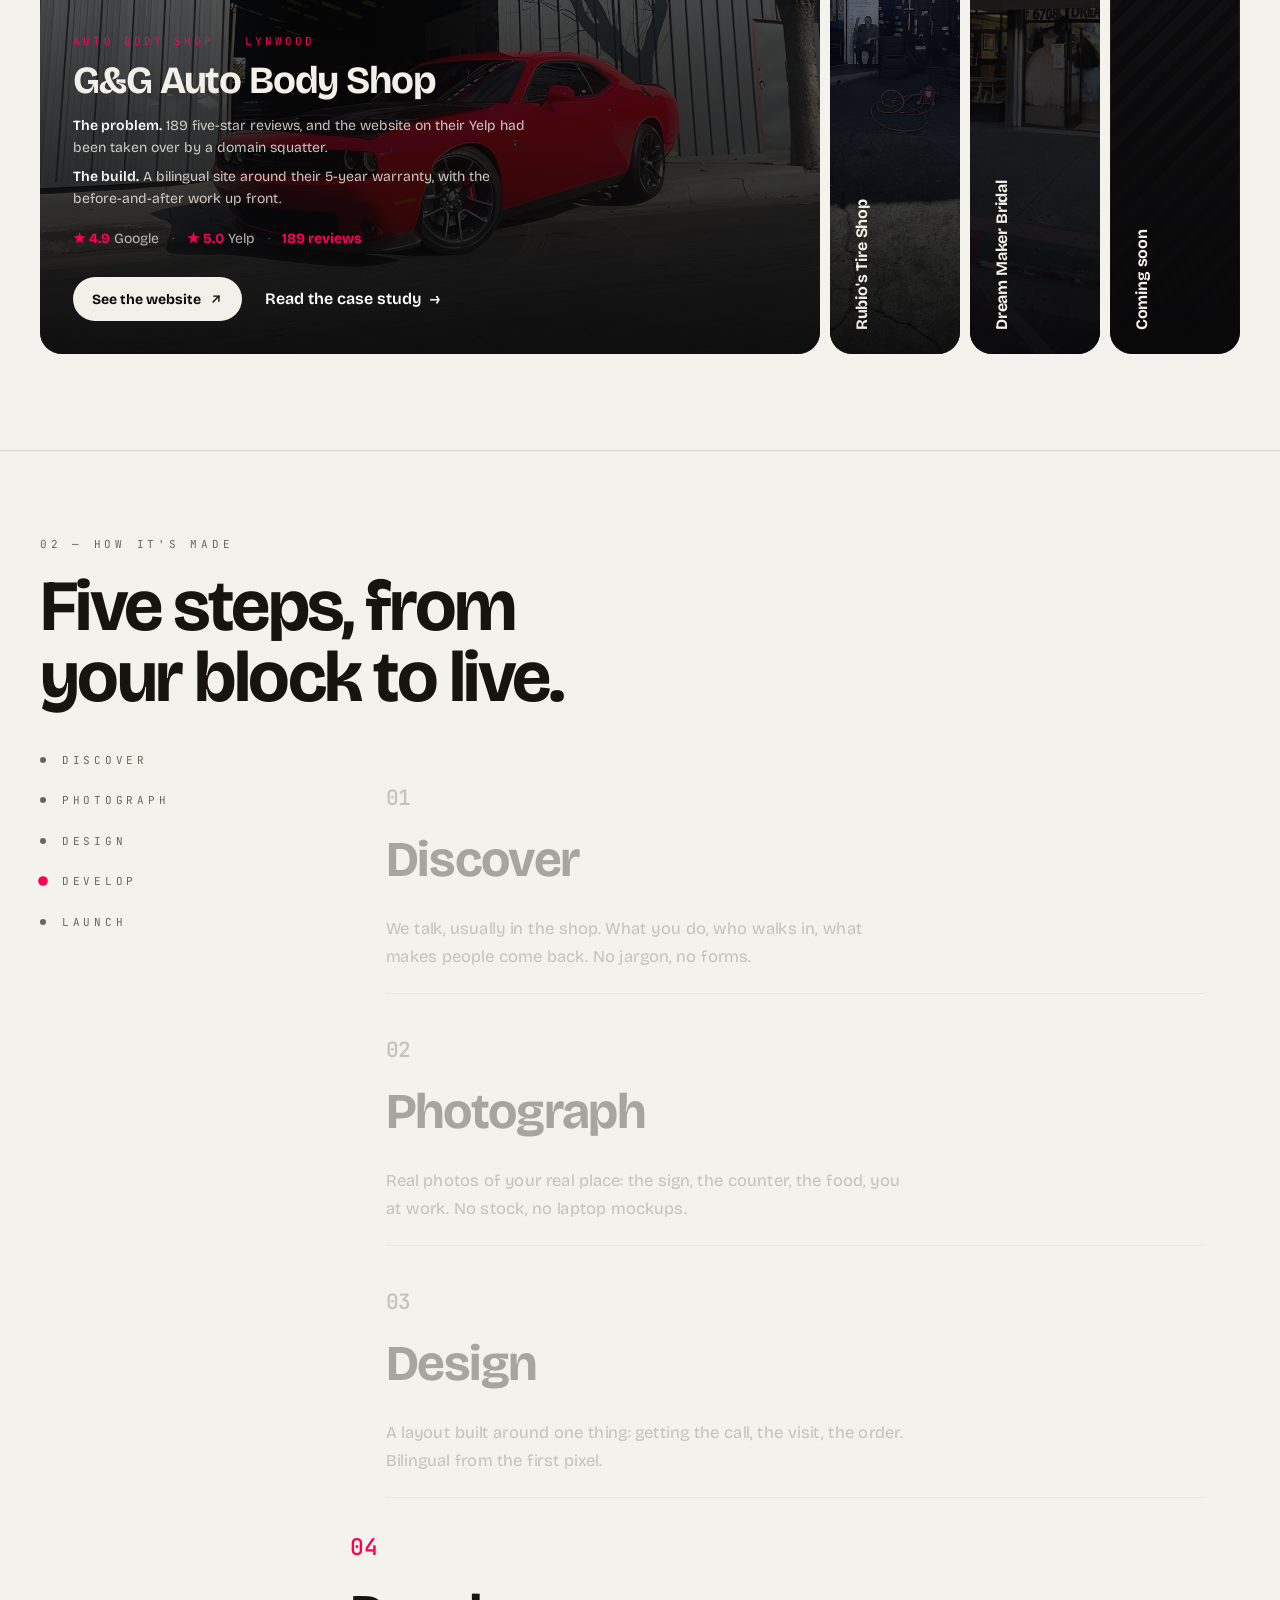
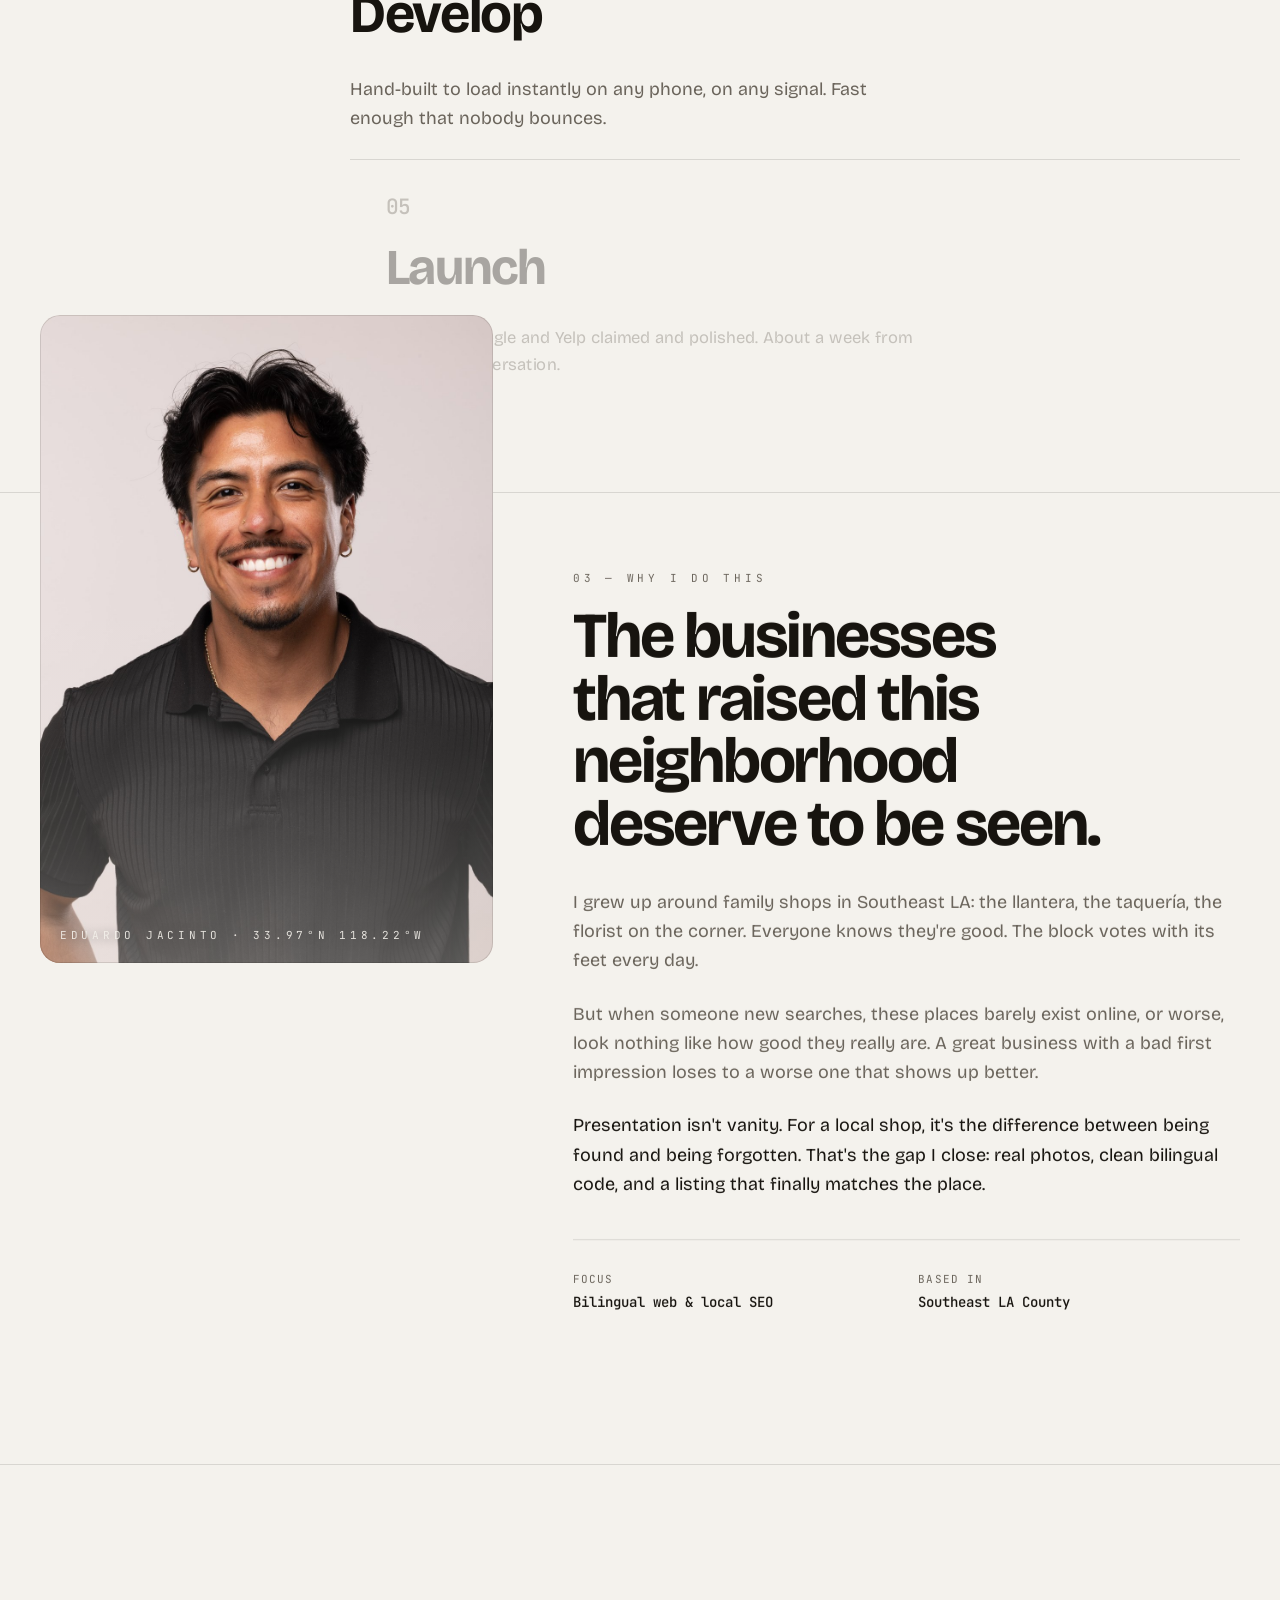
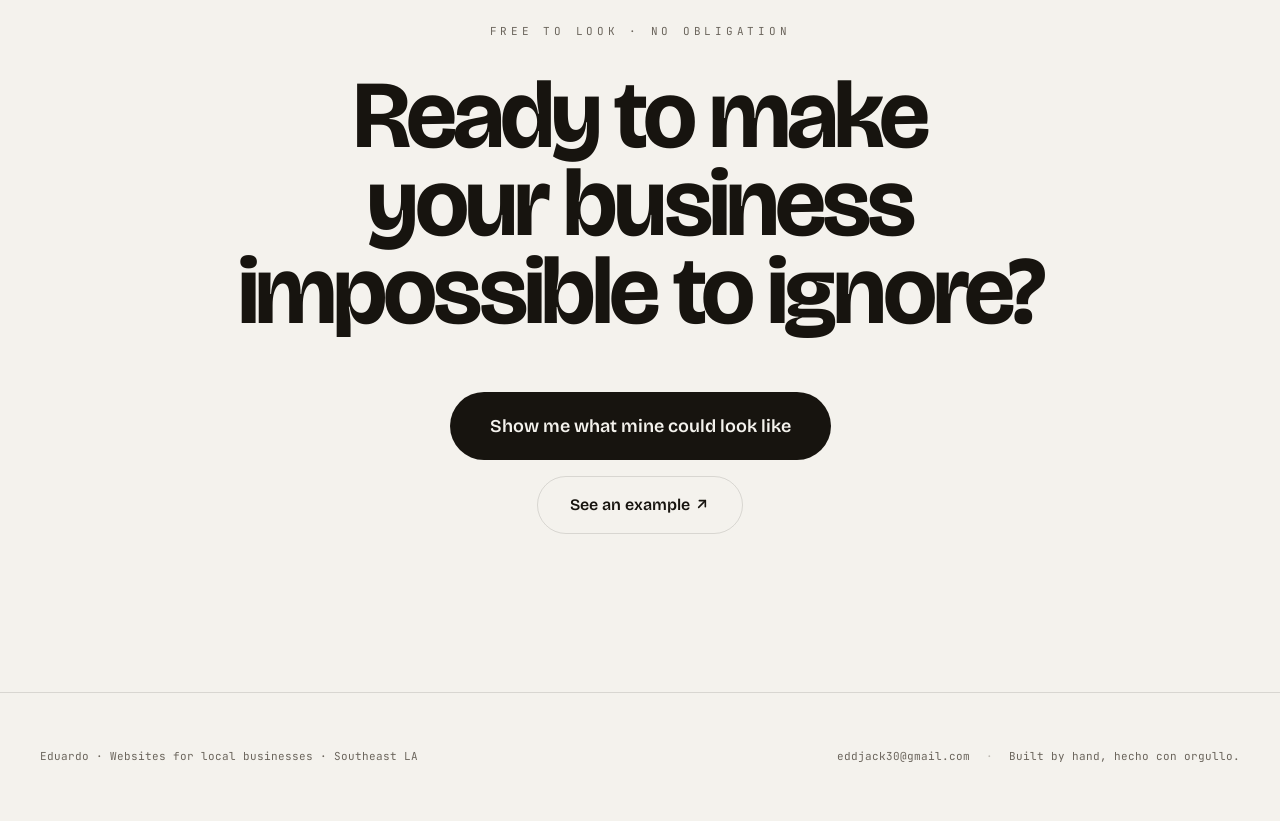
==== commit 1ebb5e05: "Add Dream Maker Bridal demo and case study Third build: a bridal and quinceañera boutique in Hunting" ====
--- a/index.html
+++ b/index.html
@@ -557,14 +557,18 @@
                         </div>
                     </article>
 
-                    <article class="panel is-soon" data-panel role="listitem">
-                        <span class="panel-num">03 / 04</span><span class="panel-tab"><span class="panel-vtitle"><span class="lang-en">Coming soon</span><span class="lang-es">Pr&oacute;ximamente</span></span></span>
+                    <article class="panel" data-panel data-href="dm-case-study.html" data-cursor="view" role="listitem" style="--img:url('assets/img/dm-storefront.jpg');--veil:0.52">
+                        <span class="panel-num">03 / 04</span><span class="panel-tab"><span class="panel-vtitle">Dream Maker Bridal</span></span>
                         <div class="panel-body">
-                            <span class="panel-soon"><span class="lang-en">Open slot</span><span class="lang-es">Lugar disponible</span></span>
-                            <span class="panel-k"><span class="lang-en">Southeast LA</span><span class="lang-es">Sureste de LA</span></span>
-                            <h3><span class="lang-en">Coming soon</span><span class="lang-es">Pr&oacute;ximamente</span></h3>
-                            <p class="panel-copy"><span class="lang-en">This space is held for the next shop I build. It could be yours.</span><span class="lang-es">Este espacio est&aacute; reservado para el pr&oacute;ximo negocio que construya. Puede ser el tuyo.</span></p>
-                            <a href="mailto:eddjack30@gmail.com" class="panel-cta" data-cursor="link"><span class="lang-en">Claim this spot</span><span class="lang-es">Reserva este lugar</span> <span aria-hidden="true">&rarr;</span></a>
+                            <span class="panel-k"><span class="lang-en">Bridal &amp; quincea&ntilde;era &middot; Huntington Park</span><span class="lang-es">Novias y quincea&ntilde;eras &middot; Huntington Park</span></span>
+                            <h3>Dream Maker Bridal</h3>
+                            <p class="panel-copy"><b><span class="lang-en">The problem.</span><span class="lang-es">El problema.</span></b> <span class="lang-en">293 five-star reviews, and their &ldquo;website&rdquo; was an Etsy shop that never mentions the store, the address or the phone number.</span><span class="lang-es">293 rese&ntilde;as de cinco estrellas, y su &ldquo;sitio web&rdquo; era una tienda de Etsy que nunca menciona la tienda, la direcci&oacute;n ni el tel&eacute;fono.</span></p>
+                            <p class="panel-copy"><b><span class="lang-en">The build.</span><span class="lang-es">La soluci&oacute;n.</span></b> <span class="lang-en">A bilingual boutique site built on the thing Etsy can&rsquo;t sell &mdash; a fitting.</span><span class="lang-es">Un sitio biling&uuml;e construido sobre lo que Etsy no puede vender: una prueba de vestido.</span></p>
+                            <div class="panel-result"><span><b>&#9733;&#xFE0E; 4.9</b> Google</span><span class="panel-dot">&middot;</span><span><b>293 <span class="lang-en">reviews</span><span class="lang-es">rese&ntilde;as</span></b></span><span class="panel-dot">&middot;</span><span><b><span class="lang-en">Custom dresses</span><span class="lang-es">A la medida</span></b></span></div>
+                            <div class="panel-ctas">
+                                <a href="dream-maker-bridal/" target="_blank" rel="noopener" class="panel-btn" data-cursor="link" data-magnetic><span class="lang-en">See the website</span><span class="lang-es">Ver el sitio</span><svg class="ico" viewBox="0 0 24 24" fill="none" stroke="currentColor" stroke-width="2.4" stroke-linecap="round" stroke-linejoin="round" aria-hidden="true" focusable="false"><path d="M7 17 17 7"/><path d="M8 7h9v9"/></svg></a>
+                                <a href="dm-case-study.html" class="panel-cta" data-cursor="link"><span class="lang-en">Read the case study</span><span class="lang-es">Ver el caso completo</span> <span aria-hidden="true">&rarr;</span></a>
+                            </div>
                         </div>
                     </article>
 
